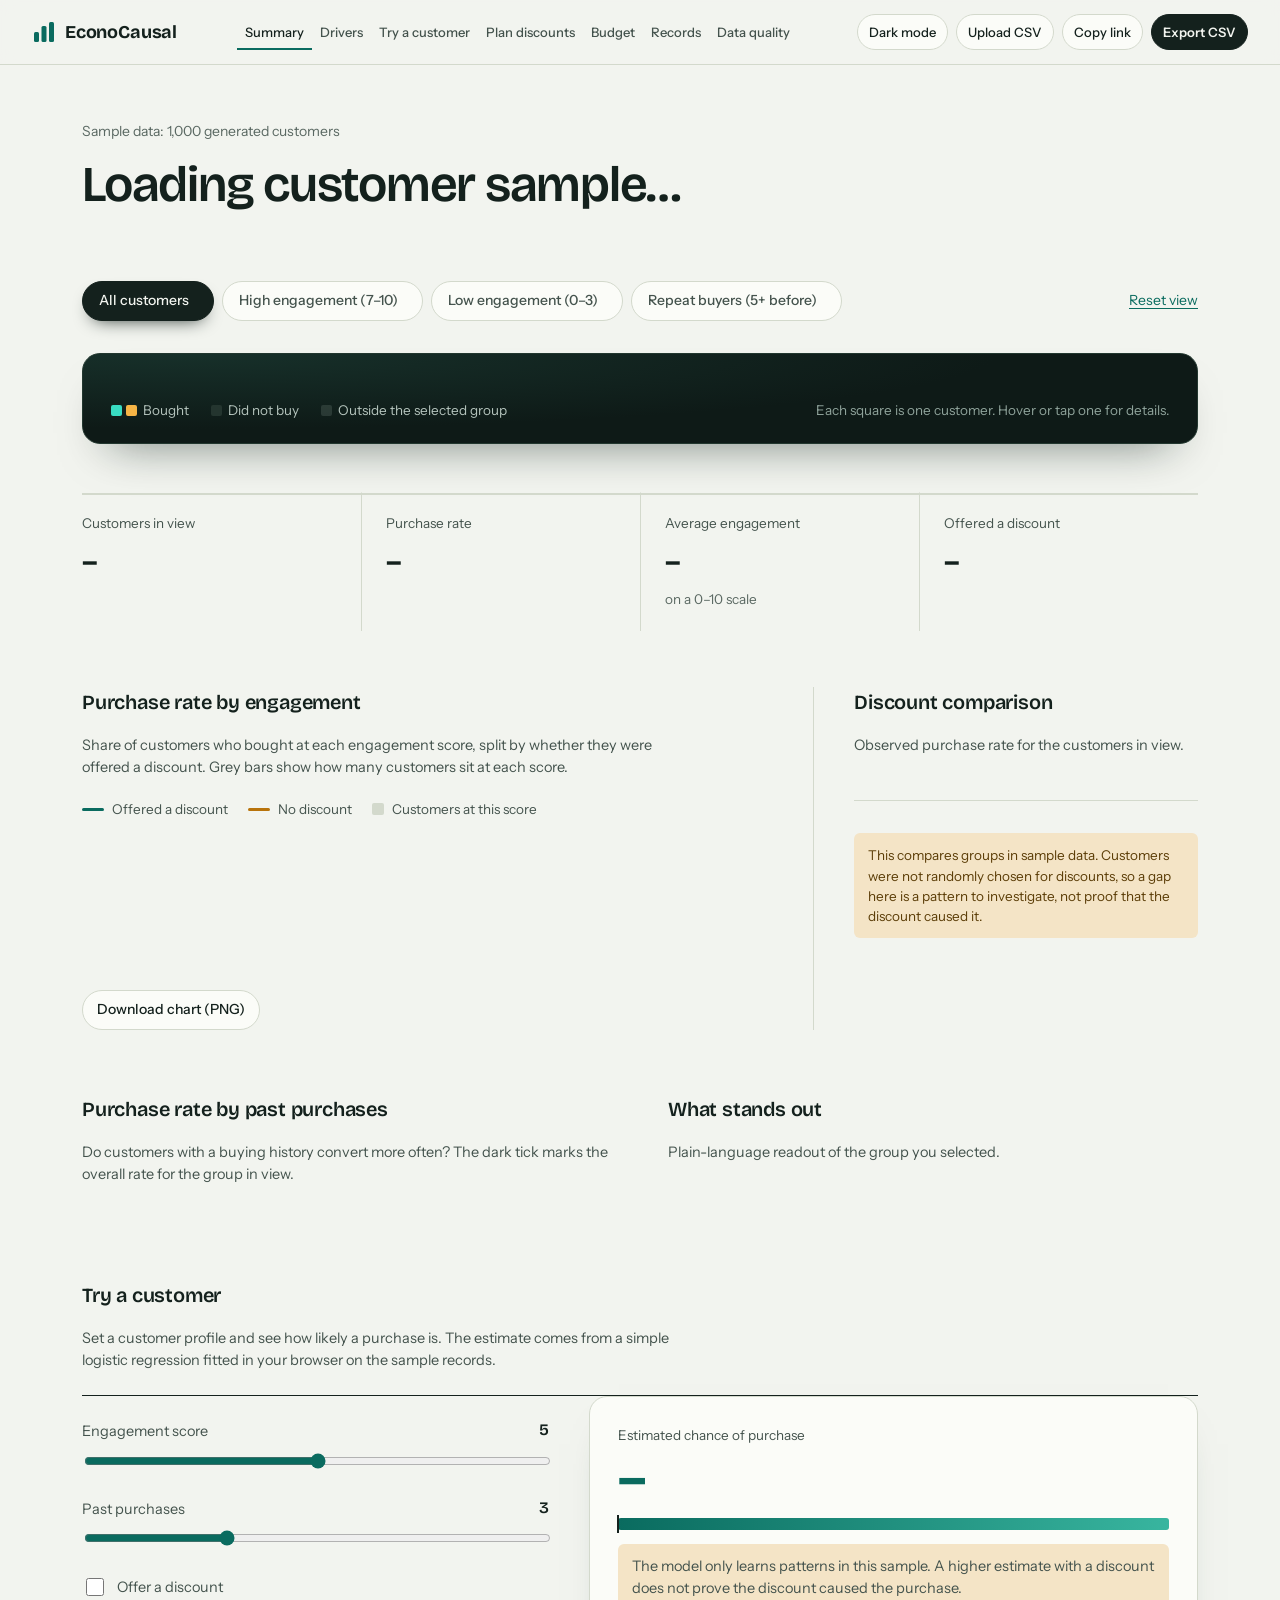
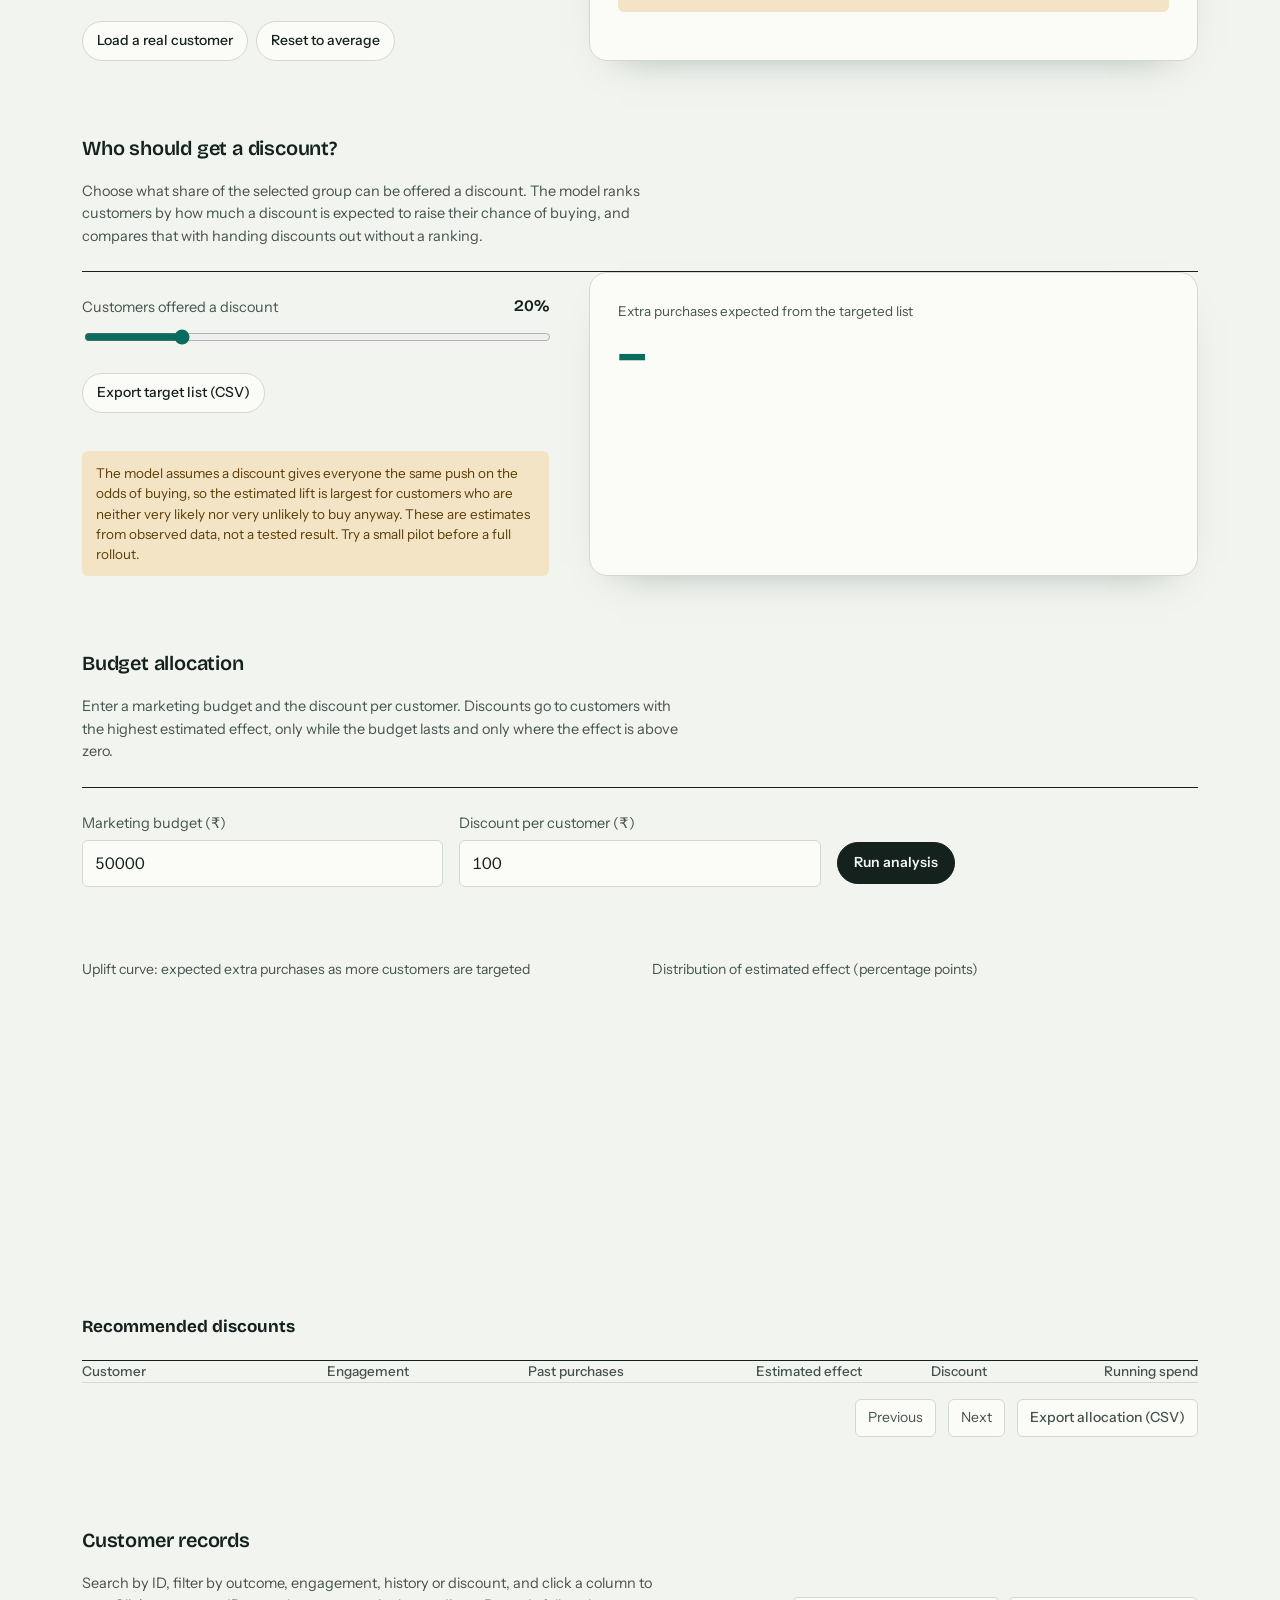
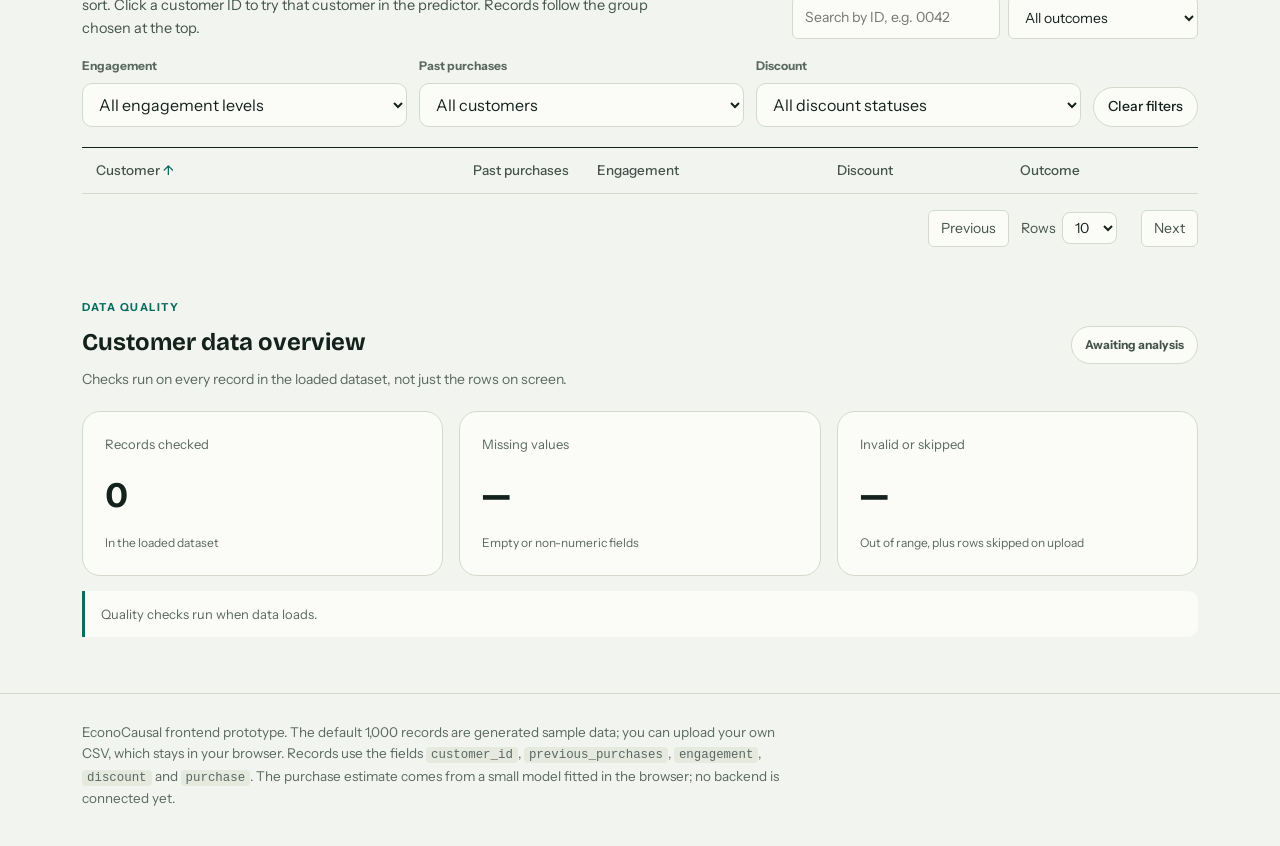
==== frontend/index.html @ 403ad4eb "Remove file upload input and dialog Removed file input and upload dialog from the HTML." ====
<!doctype html>
<html lang="en">
<head>
  <meta charset="UTF-8">
  <meta name="viewport" content="width=device-width, initial-scale=1">
  <title>EconoCausal: customer intelligence</title>
  <meta name="description" content="Explore who buys, how engaged customers are, and how discounts line up with purchases.">
  <meta name="theme-color" content="#0a6b5f">
  <meta property="og:type" content="website">
  <meta property="og:title" content="EconoCausal: customer intelligence">
  <meta property="og:description" content="Explore who buys, how engaged customers are, and how discounts line up with purchases.">
  <meta property="og:url" content="https://YOUR-USERNAME.github.io/YOUR-REPO/">
  <meta property="og:image" content="https://YOUR-USERNAME.github.io/YOUR-REPO/og-image.png">
  <meta property="og:image:alt" content="EconoCausal customer intelligence dashboard">
  <meta name="twitter:card" content="summary_large_image">
  <link rel="icon" href="data:image/svg+xml,%3Csvg xmlns='http://www.w3.org/2000/svg' viewBox='0 0 24 24'%3E%3Cg fill='%230a6b5f'%3E%3Crect x='2' y='12' width='5' height='10' rx='1.5'/%3E%3Crect x='9.5' y='6' width='5' height='16' rx='1.5'/%3E%3Crect x='17' y='2' width='5' height='20' rx='1.5'/%3E%3C/g%3E%3C/svg%3E">
  <link rel="preconnect" href="https://fonts.googleapis.com">
  <link rel="preconnect" href="https://fonts.gstatic.com" crossorigin>
  <link href="https://fonts.googleapis.com/css2?family=Bricolage+Grotesque:opsz,wght@12..96,500..800&family=Instrument+Sans:wght@400;500;600&display=swap" rel="stylesheet">
  <script>try{var t=localStorage.getItem("ec-theme");if(t==="dark"||t==="light")document.documentElement.dataset.theme=t}catch(e){}</script>
  <link rel="stylesheet" href="style.css">
</head>
<body>
<a class="skip" href="#summary">Skip to content</a>

<header class="site-header">
  <div class="wrap topbar">
    <a class="wordmark" href="#top" aria-label="EconoCausal home">
      <svg viewBox="0 0 24 24" width="24" height="24" aria-hidden="true">
        <rect x="2" y="12" width="5" height="10" rx="1.5"/>
        <rect x="9.5" y="6" width="5" height="16" rx="1.5"/>
        <rect x="17" y="2" width="5" height="20" rx="1.5"/>
      </svg>
      EconoCausal
    </a>
    <nav class="nav" aria-label="Sections">
      <a href="#summary" class="active">Summary</a>
      <a href="#drivers">Drivers</a>
      <a href="#predict">Try a customer</a>
      <a href="#target">Plan discounts</a>
      <a href="#budget">Budget</a>
      <a href="#customers">Records</a>
      <a href="#data-quality">Data quality</a>
    </nav>
    <div class="actions">
      <button class="btn-ghost" id="theme" type="button" aria-pressed="false">Dark mode</button>
      <button class="btn-ghost" id="upload" type="button">Upload CSV</button>
      <button class="btn-ghost" id="share" type="button" title="Copy link to this view" aria-label="Copy link to this view">Copy link</button>
      <button class="btn" id="export" type="button">Export CSV</button>
    </div>
  </div>
</header>

<main id="top">
  <section class="wrap hero" id="summary" aria-labelledby="headline">
    <p class="source"><span id="sourceText">Sample data: 1,000 generated customers</span> <button type="button" class="link" id="useSample" hidden>Back to sample data</button></p>
    <p class="api-status" id="apiStatus" role="status" hidden></p>
    <h1 id="headline" class="headline" aria-live="polite">Loading customer sample…</h1>
    <p class="subline" id="subline"></p>

    <div class="segments" role="group" aria-label="Customer group">
      <button type="button" class="seg is-on" data-seg="all" aria-pressed="true">All customers <span class="seg-n"></span></button>
      <button type="button" class="seg" data-seg="high" aria-pressed="false">High engagement (7–10) <span class="seg-n"></span></button>
      <button type="button" class="seg" data-seg="low" aria-pressed="false">Low engagement (0–3) <span class="seg-n"></span></button>
      <button type="button" class="seg" data-seg="repeat" aria-pressed="false">Repeat buyers (5+ before) <span class="seg-n"></span></button>
      <button type="button" class="link" id="resetDashboard">Reset view</button>
    </div>

    <figure class="people" id="people">
      <div class="people-groups" id="peopleGroups" role="img" aria-label="One square for each customer, grouped by whether they were offered a discount. Filled squares bought. The same numbers appear in the headline and the figures below."></div>
      <div class="dot-tip" id="dotTip" hidden></div>
      <figcaption class="people-key">
        <span><i class="sw with"></i><i class="sw without"></i> Bought</span>
        <span><i class="sw off"></i> Did not buy</span>
        <span><i class="sw faded"></i> Outside the selected group</span>
        <span class="hint">Each square is one customer. Hover or tap one for details.</span>
      </figcaption>
    </figure>
  </section>

  <section class="wrap stats" aria-label="Key figures">
    <div class="stat"><span class="stat-label">Customers in view</span><strong id="sTotal">–</strong><span class="stat-note" id="sTotalNote">&nbsp;</span></div>
    <div class="stat"><span class="stat-label">Purchase rate</span><strong id="sRate">–</strong><span class="stat-note" id="sRateNote">&nbsp;</span></div>
    <div class="stat"><span class="stat-label">Average engagement</span><strong id="sEng">–</strong><span class="stat-note">on a 0–10 scale</span></div>
    <div class="stat"><span class="stat-label">Offered a discount</span><strong id="sDisc">–</strong><span class="stat-note" id="sDiscNote">&nbsp;</span></div>
  </section>

  <div id="drivers">
    <section class="wrap drivers" aria-labelledby="drv-title">
      <div class="drivers-main">
        <div class="sec-head">
          <h2 id="drv-title">Purchase rate by engagement</h2>
          <p>Share of customers who bought at each engagement score, split by whether they were offered a discount. Grey bars show how many customers sit at each score.</p>
        </div>
        <div class="legend" aria-hidden="true">
          <span><i class="line with"></i> Offered a discount</span>
          <span><i class="line without"></i> No discount</span>
          <span><i class="swatch"></i> Customers at this score</span>
        </div>
        <div class="chart" id="trendWrap">
          <svg id="trend" role="img" tabindex="0" aria-labelledby="trendDesc" aria-keyshortcuts="ArrowLeft ArrowRight Home End Escape"></svg>
          <div class="tip" id="tip" hidden></div>
        </div>
        <p class="sr-only" id="trendDesc"></p>
        <div class="chart-actions"><button type="button" class="btn-ghost" id="chartPng">Download chart (PNG)</button></div>
      </div>

      <aside class="drivers-side">
        <div class="sec-head">
          <h2>Discount comparison</h2>
          <p>Observed purchase rate for the customers in view.</p>
        </div>
        <ul class="compare" id="compare"></ul>
        <div class="gap-line" id="gapLine"></div>
        <p class="caveat">This compares groups in sample data. Customers were not randomly chosen for discounts, so a gap here is a pattern to investigate, not proof that the discount caused it.</p>
      </aside>
    </section>

    <section class="wrap lower" aria-labelledby="prev-title">
      <div>
        <div class="sec-head">
          <h2 id="prev-title">Purchase rate by past purchases</h2>
          <p>Do customers with a buying history convert more often? The dark tick marks the overall rate for the group in view.</p>
        </div>
        <ul class="bars" id="prevBars"></ul>
      </div>
      <div>
        <div class="sec-head">
          <h2>What stands out</h2>
          <p>Plain-language readout of the group you selected.</p>
        </div>
        <ul class="notes" id="notes"></ul>
      </div>
    </section>
  </div>

  <section class="wrap predict" id="predict" aria-labelledby="pred-title">
    <div class="sec-head">
      <h2 id="pred-title">Try a customer</h2>
      <p>Set a customer profile and see how likely a purchase is. The estimate comes from a simple logistic regression fitted in your browser on the sample records.</p>
    </div>
    <div class="pred-grid">
      <div class="pred-controls">
        <div class="ctl">
          <label for="pEng">Engagement score <output id="pEngOut" for="pEng">5</output></label>
          <input type="range" id="pEng" min="0" max="10" step="1" value="5">
        </div>
        <div class="ctl">
          <label for="pPrev">Past purchases <output id="pPrevOut" for="pPrev">3</output></label>
          <input type="range" id="pPrev" min="0" max="10" step="1" value="3">
        </div>
        <label class="check"><input type="checkbox" id="pDisc"> Offer a discount</label>
        <div class="pred-actions">
          <button type="button" class="btn-ghost" id="pLoad">Load a real customer</button>
          <button type="button" class="btn-ghost" id="pReset">Reset to average</button>
        </div>
        <p class="pred-actual" id="pActual" hidden></p>
      </div>
      <div class="pred-out" aria-live="polite">
        <span class="stat-label">Estimated chance of purchase</span>
        <strong class="pred-big" id="pProb">–</strong>
        <div class="track"><span class="fill" id="pFill"></span><span class="avg" id="pAvg"></span></div>
        <p id="pDelta"></p>
        <p id="pSimilar"></p>
        <p class="pred-model" id="pModel"></p>
        <p class="caveat">The model only learns patterns in this sample. A higher estimate with a discount does not prove the discount caused the purchase.</p>
      </div>
    </div>
  </section>

  <section class="wrap predict" id="target" aria-labelledby="tgt-title">
    <div class="sec-head">
      <h2 id="tgt-title">Who should get a discount?</h2>
      <p>Choose what share of the selected group can be offered a discount. The model ranks customers by how much a discount is expected to raise their chance of buying, and compares that with handing discounts out without a ranking.</p>
    </div>
    <div class="pred-grid">
      <div class="pred-controls">
        <div class="ctl">
          <label for="tPct">Customers offered a discount <output id="tPctOut" for="tPct">20%</output></label>
          <input type="range" id="tPct" min="0" max="100" step="5" value="20">
        </div>
        <div class="pred-actions">
          <button type="button" class="btn-ghost" id="tExport">Export target list (CSV)</button>
        </div>
        <p class="caveat">The model assumes a discount gives everyone the same push on the odds of buying, so the estimated lift is largest for customers who are neither very likely nor very unlikely to buy anyway. These are estimates from observed data, not a tested result. Try a small pilot before a full rollout.</p>
      </div>
      <div class="pred-out">
        <span class="stat-label">Extra purchases expected from the targeted list</span>
        <strong class="pred-big" id="tBig">–</strong>
        <p id="tSummary"></p>
        <ul class="compare" id="tCompare"></ul>
        <p id="tProfile"></p>
        <ul class="notes" id="tTop"></ul>
      </div>
    </div>
  </section>

  <section class="wrap predict" id="budget" aria-labelledby="bud-title">
    <div class="sec-head">
      <h2 id="bud-title">Budget allocation</h2>
      <p>Enter a marketing budget and the discount per customer. Discounts go to customers with the highest estimated effect, only while the budget lasts and only where the effect is above zero.</p>
    </div>
    <form class="b-form" id="bForm" novalidate>
      <div class="b-field">
        <label for="bBudget">Marketing budget (₹)</label>
        <input id="bBudget" type="text" inputmode="numeric" autocomplete="off" value="50000" aria-describedby="bBudgetErr">
        <small class="b-err" id="bBudgetErr" role="alert"></small>
      </div>
      <div class="b-field">
        <label for="bDisc">Discount per customer (₹)</label>
        <input id="bDisc" type="text" inputmode="numeric" autocomplete="off" value="100" aria-describedby="bDiscErr">
        <small class="b-err" id="bDiscErr" role="alert"></small>
      </div>
      <button class="btn" id="bRun" type="submit">Run analysis</button>
    </form>
    <p class="b-note" id="bSource"></p>
    <p class="b-drift" id="bDrift" role="status"></p>
    <div id="bResults">
      <div class="b-cards" id="bCards"></div>
      <p class="b-summary" id="bSummary" aria-live="polite"></p>
      <div class="b-charts">
        <figure><figcaption>Uplift curve: expected extra purchases as more customers are targeted</figcaption><svg id="bUplift" viewBox="0 0 600 300" role="img" aria-label="Uplift curve"></svg></figure>
        <figure><figcaption>Distribution of estimated effect (percentage points)</figcaption><svg id="bHist" viewBox="0 0 600 300" role="img" aria-label="Histogram of estimated effects"></svg></figure>
      </div>
      <ul class="compare" id="bUsage"></ul>
      <h3 class="b-h3">Recommended discounts</h3>
      <div class="table-scroll" tabindex="0" role="region" aria-label="Allocation table">
        <table>
          <thead><tr><th scope="col">Customer</th><th scope="col" class="num">Engagement</th><th scope="col" class="num">Past purchases</th><th scope="col" class="num">Estimated effect</th><th scope="col" class="num">Discount</th><th scope="col" class="num">Running spend</th></tr></thead>
          <tbody id="bRows"></tbody>
        </table>
      </div>
      <div class="pager">
        <span id="bPageInfo" aria-live="polite"></span>
        <div class="pager-ctl">
          <button type="button" id="bPrev">Previous</button>
          <button type="button" id="bNext">Next</button>
          <button type="button" class="btn-ghost" id="bExport">Export allocation (CSV)</button>
        </div>
      </div>
    </div>
  </section>

  <section class="wrap records" id="customers" aria-labelledby="rec-title">
    <div class="rec-head">
      <div class="sec-head">
        <h2 id="rec-title">Customer records</h2>
        <p>Search by ID, filter by outcome, engagement, history or discount, and click a column to sort. Click a customer ID to try that customer in the predictor. Records follow the group chosen at the top.</p>
      </div>
      <div class="filters">
        <input type="search" id="search" inputmode="numeric" maxlength="4" pattern="[0-9]*" placeholder="Search by ID, e.g. 0042" aria-label="Search by customer ID" autocomplete="off">
        <select id="purchaseFilter" aria-label="Filter by outcome">
          <option value="all">All outcomes</option>
          <option value="1">Purchased</option>
          <option value="0">Did not purchase</option>
        </select>
      </div>
    </div>

    <div class="advanced-filters" role="group" aria-label="More customer filters">
      <label><span>Engagement</span>
        <select id="engagementFilter">
          <option value="all">All engagement levels</option>
          <option value="high">High (7–10)</option>
          <option value="medium">Medium (4–6)</option>
          <option value="low">Low (0–3)</option>
        </select>
      </label>
      <label><span>Past purchases</span>
        <select id="historyFilter">
          <option value="all">All customers</option>
          <option value="repeat">5 or more</option>
          <option value="few">0–4 purchases</option>
        </select>
      </label>
      <label><span>Discount</span>
        <select id="discountFilter">
          <option value="all">All discount statuses</option>
          <option value="1">Offered a discount</option>
          <option value="0">Not offered</option>
        </select>
      </label>
      <button type="button" class="btn-ghost" id="clearAdvancedFilters">Clear filters</button>
    </div>

    <div class="table-scroll" tabindex="0" role="region" aria-label="Customer records table">
      <table>
        <thead>
          <tr>
            <th scope="col" aria-sort="ascending"><button type="button" data-sort="customer_id">Customer</button></th>
            <th scope="col" class="num" aria-sort="none"><button type="button" data-sort="previous_purchases">Past purchases</button></th>
            <th scope="col" aria-sort="none"><button type="button" data-sort="engagement">Engagement</button></th>
            <th scope="col" aria-sort="none"><button type="button" data-sort="discount">Discount</button></th>
            <th scope="col" aria-sort="none"><button type="button" data-sort="purchase">Outcome</button></th>
          </tr>
        </thead>
        <tbody id="rows"></tbody>
      </table>
    </div>
    <div class="pager">
      <span id="summaryText" aria-live="polite"></span>
      <div class="pager-ctl">
        <button type="button" id="prev">Previous</button>
        <label class="page-size">Rows
          <select id="pageSize" aria-label="Rows per page">
            <option value="10">10</option>
            <option value="25">25</option>
            <option value="50">50</option>
          </select>
        </label>
        <span id="pageText"></span>
        <button type="button" id="next">Next</button>
      </div>
    </div>
  </section>

<!-- Data quality panel -->
  <section class="wrap quality-section" id="data-quality" aria-labelledby="quality-title">
    <div class="quality-header">
      <div>
        <span class="section-eyebrow">DATA QUALITY</span>
        <h2 id="quality-title">Customer data overview</h2>
        <p>Checks run on every record in the loaded dataset, not just the rows on screen.</p>
      </div>
      <span class="quality-badge" id="quality-status">Awaiting analysis</span>
    </div>
    <div class="quality-grid">
      <article class="quality-card">
        <span class="quality-label">Records checked</span>
        <strong id="quality-visible">0</strong>
        <p>In the loaded dataset</p>
      </article>
      <article class="quality-card">
        <span class="quality-label">Missing values</span>
        <strong id="quality-missing">—</strong>
        <p>Empty or non-numeric fields</p>
      </article>
      <article class="quality-card">
        <span class="quality-label">Invalid or skipped</span>
        <strong id="quality-invalid">—</strong>
        <p>Out of range, plus rows skipped on upload</p>
      </article>
    </div>
    <p class="quality-note" id="quality-note" aria-live="polite">Quality checks run when data loads.</p>
  </section>
</main>

<footer class="site-footer">
  <div class="wrap">
    <p>EconoCausal frontend prototype. The default 1,000 records are generated sample data; you can upload your own CSV, which stays in your browser. Records use the fields <code>customer_id</code>, <code>previous_purchases</code>, <code>engagement</code>, <code>discount</code> and <code>purchase</code>. The purchase estimate comes from a small model fitted in the browser; no backend is connected yet.</p>
  </div>
</footer>
---- frontend/style.css ----
/* EconoCausal: customer intelligence dashboard
   Paper and ink, with two colours that always mean the same thing:
   teal = offered a discount, amber = no discount. */

:root {
  --paper: #f2f4ef;
  --surface: #fbfcf8;
  --ink: #14211d;
  --ink-2: #44534d;
  --ink-3: #5a6862;
  --rule: #d3d9cc;
  --rule-soft: #e5e9de;
  --dot-off: #cdd4c5;
  --teal: #0a6b5f;
  --teal-soft: #d5eae5;
  --amber: #b8730b;
  --amber-soft: #f4e4c6;
  --amber-ink: #5b3d07;

  --font-display: "Bricolage Grotesque", "Segoe UI", system-ui, sans-serif;
  --font-body: "Instrument Sans", "Segoe UI", system-ui, sans-serif;

  --head: 64px;
}

*, *::before, *::after { box-sizing: border-box; }
html { scroll-behavior: smooth; scroll-padding-top: calc(var(--head) + 16px); -webkit-text-size-adjust: 100%; }
body {
  margin: 0;
  background: var(--paper);
  color: var(--ink);
  font: 400 16px/1.55 var(--font-body);
  -webkit-font-smoothing: antialiased;
}
button, input, select { font: inherit; color: inherit; }
button, select { cursor: pointer; }
a { color: inherit; text-decoration: none; }
code { font-size: .92em; background: var(--rule-soft); padding: 1px 5px; border-radius: 4px; }
h1, h2, h3, strong { font-family: var(--font-display); }
:focus-visible { outline: 2px solid var(--teal); outline-offset: 2px; border-radius: 4px; }

.wrap { width: 100%; max-width: 1180px; margin: 0 auto; padding: 0 32px; }
.noscript { margin: 0; padding: 16px 32px; background: var(--amber-soft); color: var(--amber-ink); }

/* Header */
.site-header {
  position: sticky; top: 0; z-index: 10;
  background: var(--paper);
  background: color-mix(in srgb, var(--paper) 92%, transparent);
  -webkit-backdrop-filter: blur(8px);
  backdrop-filter: blur(8px);
  border-bottom: 1px solid var(--rule);
}
.topbar { display: flex; align-items: center; justify-content: space-between; height: var(--head); gap: 24px; }
.wordmark {
  display: inline-flex; align-items: center; gap: 9px;
  font: 700 18px var(--font-display); letter-spacing: -.01em;
}
.wordmark svg { fill: var(--teal); }
.nav { display: flex; gap: 6px; }
.nav a {
  padding: 8px 12px; color: var(--ink-2); font-weight: 500; font-size: 14px; border-radius: 6px;
}
.nav a:hover { background: var(--rule-soft); color: var(--ink); }
.nav a.active { color: var(--ink); box-shadow: inset 0 -2px 0 var(--teal); border-radius: 0; }

.btn {
  border: 1px solid var(--ink); background: var(--ink); color: var(--paper);
  padding: 9px 16px; border-radius: 6px; font-weight: 600; font-size: 14px;
  transition: background .15s, border-color .15s;
}
.btn:hover { background: var(--teal); border-color: var(--teal); }

/* Hero */
.hero { padding-top: 56px; padding-bottom: 8px; }
.headline {
  max-width: 26ch;
  margin: 0;
  font-weight: 600;
  font-size: clamp(28px, 4.4vw, 50px);
  line-height: 1.1;
  letter-spacing: -.025em;
  font-variant-numeric: tabular-nums;
}
.headline .with { color: var(--teal); }
.headline .without { color: var(--amber); }
.subline { max-width: 62ch; min-height: 1.5em; margin: 16px 0 0; color: var(--ink-2); font-size: 17px; line-height: 1.5; }

.segments { display: flex; flex-wrap: wrap; gap: 8px; margin-top: 28px; }
.seg {
  display: inline-flex; align-items: baseline; gap: 8px;
  border: 1px solid var(--rule); background: var(--surface); color: var(--ink-2);
  padding: 8px 12px; border-radius: 6px; font-size: 14px; font-weight: 500;
  transition: border-color .15s, background .15s, color .15s;
}
.seg:hover { border-color: var(--ink-3); color: var(--ink); }
.seg-n { font-size: 13px; color: var(--ink-3); font-variant-numeric: tabular-nums; }
.seg.is-on { background: var(--ink); border-color: var(--ink); color: var(--paper); }
.seg.is-on .seg-n { color: #b9c6c0; }

/* One square per customer */
.people { position: relative; margin: 32px 0 0; padding-top: 22px; border-top: 1px solid var(--ink); --d: 11px; --g: 3px; }
.people-groups { display: flex; gap: 36px; align-items: flex-start; }
.grp { min-width: 0; }
.grp-head { display: flex; flex-wrap: wrap; justify-content: space-between; align-items: baseline; gap: 2px 14px; margin-bottom: 12px; }
.grp-head h3 { margin: 0; font-size: 15px; font-weight: 600; }
.grp-meta { font-size: 13.5px; color: var(--ink-2); font-variant-numeric: tabular-nums; }
.dots { display: grid; grid-template-columns: repeat(auto-fill, var(--d)); gap: var(--g); }
.d { width: var(--d); height: var(--d); border-radius: 2px; background: var(--dot-off); transition: opacity .3s ease, transform .3s ease; transition-delay: calc(var(--i) * .35ms); }
.with .d.b { background: var(--teal); }
.without .d.b { background: var(--amber); }
.d.out { opacity: .2; transform: scale(.72); }
.d:hover { transition-delay: 0s; outline: 2px solid var(--ink); outline-offset: 1px; opacity: 1; position: relative; z-index: 1; }

.people-key { display: flex; flex-wrap: wrap; gap: 8px 22px; margin-top: 18px; font-size: 13.5px; color: var(--ink-2); }
.people-key span { display: inline-flex; align-items: center; gap: 6px; }
.people-key .hint { margin-left: auto; color: var(--ink-3); }
.sw { width: 11px; height: 11px; border-radius: 2px; display: inline-block; }
.sw.with { background: var(--teal); }
.sw.without { background: var(--amber); margin-left: -2px; }
.sw.off { background: var(--dot-off); }
.sw.faded { background: var(--ink-3); opacity: .2; }

.dot-tip {
  position: absolute; z-index: 3; pointer-events: none;
  background: var(--ink); color: var(--paper); padding: 9px 12px; border-radius: 6px;
  font-size: 12.5px; line-height: 1.45; white-space: nowrap;
}
.dot-tip b { font-family: var(--font-display); }

@keyframes dot-in { from { opacity: 0; transform: scale(.3); } }
.people.intro .d { animation: dot-in .35s ease-out backwards; animation-delay: calc(var(--i) * 1.2ms); }

/* Stats: one ruled strip */
.stats {
  display: grid; grid-template-columns: repeat(4, 1fr);
  margin-top: 40px; padding-top: 0; padding-bottom: 0;
}
.stat { padding: 20px 24px 20px 0; border-top: 1px solid var(--rule); }
.stat + .stat { padding-left: 24px; border-left: 1px solid var(--rule); }
.stat-label { display: block; font-size: 13.5px; color: var(--ink-2); }
.stat strong {
  display: block; margin: 4px 0 2px;
  font-weight: 600; font-size: 30px; letter-spacing: -.02em; font-variant-numeric: tabular-nums;
}
.stat-note { font-size: 13.5px; color: var(--ink-3); }

/* Sections */
.sec-head h2 { margin: 0 0 6px; font-size: 20px; font-weight: 600; letter-spacing: -.01em; }
.sec-head p { margin: 0; max-width: 60ch; color: var(--ink-2); font-size: 14.5px; }

.drivers {
  display: grid; grid-template-columns: minmax(0, 1.9fr) minmax(0, 1fr);
  gap: 0; margin-top: 56px;
}
.drivers-main { padding-right: 40px; }
.drivers-side { padding-left: 40px; border-left: 1px solid var(--rule); }

.legend { display: flex; flex-wrap: wrap; gap: 8px 20px; margin: 20px 0 8px; font-size: 13.5px; color: var(--ink-2); }
.legend span { display: inline-flex; align-items: center; gap: 8px; }
.legend .line { width: 22px; height: 3px; border-radius: 2px; display: inline-block; }
.legend .line.with { background: var(--teal); }
.legend .line.without { background: var(--amber); }
.legend .swatch { width: 12px; height: 12px; background: var(--rule); border-radius: 2px; display: inline-block; }

.chart { position: relative; }
#trend { width: 100%; height: auto; display: block; overflow: visible; touch-action: pan-y; }
#trend:focus-visible { outline: 2px solid var(--teal); outline-offset: 6px; }
#trend text { font: 500 12px var(--font-body); fill: var(--ink-3); }
#trend .grid { stroke: var(--rule-soft); }
#trend .axis { stroke: var(--ink-3); }
#trend .count { fill: var(--rule); }
#trend .ln { fill: none; stroke-width: 2.5; stroke-linejoin: round; stroke-linecap: round; }
#trend .ln.with { stroke: var(--teal); }
#trend .ln.without { stroke: var(--amber); }
#trend .dot.with { fill: var(--surface); stroke: var(--teal); stroke-width: 2; }
#trend .dot.without { fill: var(--surface); stroke: var(--amber); stroke-width: 2; }
#trend .guide { stroke: var(--ink); stroke-width: 1; stroke-dasharray: 3 3; }

.tip {
  position: absolute; top: 6px; z-index: 2; pointer-events: none;
  background: var(--ink); color: var(--paper); padding: 10px 12px; border-radius: 6px;
  font-size: 12.5px; line-height: 1.45; white-space: nowrap;
}
.tip b { font-family: var(--font-display); }
.tip .t-with { color: #8fd6c8; }
.tip .t-without { color: #f0c27a; }

/* Discount comparison */
.compare { list-style: none; margin: 22px 0 0; padding: 0; display: grid; gap: 18px; }
.compare li { display: grid; gap: 6px; }
.compare .row { display: flex; justify-content: space-between; align-items: baseline; font-size: 14.5px; }
.compare .row b { font: 600 22px var(--font-display); font-variant-numeric: tabular-nums; letter-spacing: -.01em; }
.compare .track { height: 10px; background: var(--rule-soft); border-radius: 3px; overflow: hidden; }
.compare .fill { display: block; height: 100%; border-radius: 3px; transition: width .5s ease; }
.compare .with .fill { background: var(--teal); }
.compare .without .fill { background: var(--amber); }
.compare small { color: var(--ink-3); font-size: 13px; }

.gap-line { margin: 22px 0 0; padding-top: 16px; border-top: 1px solid var(--rule); font-size: 14.5px; }
.gap-line p { margin: 0; }
.gap-line p + p { margin-top: 6px; color: var(--ink-2); font-size: 13.5px; }
.gap-line strong { font-weight: 600; font-size: 17px; font-variant-numeric: tabular-nums; }
.caveat {
  margin: 16px 0 0; padding: 12px 14px; background: var(--amber-soft);
  border-radius: 6px; font-size: 13.5px; line-height: 1.5; color: var(--amber-ink);
}

/* Lower section */
.lower { display: grid; grid-template-columns: 1fr 1fr; gap: 56px; margin-top: 64px; }
.bars { list-style: none; margin: 22px 0 0; padding: 0; display: grid; gap: 14px; }
.bars li {
  display: grid; grid-template-columns: 150px 1fr 52px; align-items: center; gap: 14px; font-size: 14.5px;
}
.bars .k { color: var(--ink-2); }
.bars .track { position: relative; height: 12px; background: var(--rule-soft); border-radius: 3px; }
.bars .fill { display: block; height: 100%; background: var(--teal); border-radius: 3px; transition: width .5s ease; }
.bars .avg { position: absolute; top: -3px; bottom: -3px; width: 2px; margin-left: -1px; background: var(--ink); }
.bars .v { font: 600 15px var(--font-display); text-align: right; font-variant-numeric: tabular-nums; }
.bars .n { grid-column: 2 / 4; margin-top: -8px; font-size: 13px; color: var(--ink-3); }

.notes { list-style: none; margin: 22px 0 0; padding: 0; }
.notes li { padding: 14px 0; border-top: 1px solid var(--rule); font-size: 15px; color: var(--ink-2); }
.notes li:last-child { border-bottom: 1px solid var(--rule); }
.notes b { color: var(--ink); font-weight: 600; }

/* Try a customer */
.predict { margin-top: 72px; }
.pred-grid { display: grid; grid-template-columns: minmax(0, 1fr) minmax(0, 1.2fr); margin-top: 24px; border-top: 1px solid var(--ink); }
.pred-controls { padding: 24px 40px 0 0; display: grid; gap: 22px; align-content: start; }
.pred-out { padding: 24px 0 0 40px; border-left: 1px solid var(--rule); }
.ctl label { display: flex; justify-content: space-between; font-size: 14.5px; color: var(--ink-2); margin-bottom: 8px; }
.ctl output { font: 600 16px var(--font-display); color: var(--ink); font-variant-numeric: tabular-nums; }
.ctl input[type="range"] { width: 100%; accent-color: var(--teal); }
.check { display: flex; align-items: center; gap: 10px; font-size: 14.5px; color: var(--ink-2); cursor: pointer; }
.check input { width: 18px; height: 18px; accent-color: var(--teal); }
.pred-actions { display: flex; flex-wrap: wrap; gap: 8px; }
.btn-ghost { border: 1px solid var(--rule); background: var(--surface); border-radius: 6px; padding: 8px 14px; font-size: 14px; font-weight: 500; }
.btn-ghost:hover { border-color: var(--ink); }
.pred-actual { margin: 0; padding: 10px 12px; background: var(--teal-soft); color: var(--teal); border-radius: 6px; font-size: 14px; }
.pred-big { display: block; margin: 4px 0 12px; font-weight: 600; font-size: 56px; line-height: 1; letter-spacing: -.03em; font-variant-numeric: tabular-nums; }
.pred-out .track { position: relative; height: 12px; background: var(--rule-soft); border-radius: 3px; }
.pred-out .fill { display: block; height: 100%; background: var(--teal); border-radius: 3px; transition: width .25s ease; }
.pred-out .avg { position: absolute; top: -3px; bottom: -3px; width: 2px; margin-left: -1px; background: var(--ink); }
.pred-out p { margin: 14px 0 0; font-size: 14.5px; color: var(--ink-2); }
.pred-out .pred-model { font-size: 13.5px; color: var(--ink-3); }

/* Records */
.records { margin-top: 72px; }
.rec-head { display: flex; justify-content: space-between; align-items: flex-end; gap: 20px; flex-wrap: wrap; }
.filters { display: flex; gap: 8px; }
.filters input, .filters select {
  border: 1px solid var(--rule); background: var(--surface); border-radius: 6px;
  padding: 9px 12px; font-size: 14px; min-width: 190px;
}
.filters input:focus, .filters select:focus { border-color: var(--teal); }

.table-scroll { margin-top: 20px; overflow-x: auto; border-top: 1px solid var(--ink); }
table { width: 100%; border-collapse: collapse; }
th {
  text-align: left; font-weight: 500; font-size: 13.5px; color: var(--ink-2);
  border-bottom: 1px solid var(--rule); padding: 0;
}
th button {
  width: 100%; text-align: left; background: none; border: 0; padding: 12px 14px; color: inherit; font-weight: 500; white-space: nowrap;
}
th button:hover { color: var(--ink); background: var(--rule-soft); }
th[aria-sort="ascending"] button::after { content: " ↑"; color: var(--teal); }
th[aria-sort="descending"] button::after { content: " ↓"; color: var(--teal); }
th.num button, td.num { text-align: right; }
td { padding: 12px 14px; border-bottom: 1px solid var(--rule-soft); font-size: 14px; white-space: nowrap; font-variant-numeric: tabular-nums; }
tbody tr:hover { background: var(--surface); }
td.id { font-weight: 600; }
.meter { display: inline-flex; align-items: center; gap: 10px; }
.meter i {
  width: 70px; height: 6px; border-radius: 3px; display: inline-block;
  background: linear-gradient(to right, var(--teal) calc(var(--v) * 10%), var(--rule) 0);
}
.tag { display: inline-block; padding: 3px 9px; border-radius: 999px; font-size: 13px; font-weight: 500; }
.tag.yes { background: var(--teal-soft); color: var(--teal); }
.tag.no { background: var(--rule-soft); color: var(--ink-2); }
.tag.offer { background: var(--amber-soft); color: #7a4c05; }
.empty { text-align: center; padding: 36px 14px; color: var(--ink-2); white-space: normal; }

.pager { display: flex; justify-content: space-between; align-items: center; padding: 16px 0; font-size: 14px; color: var(--ink-2); flex-wrap: wrap; gap: 10px; }
.pager-ctl { display: flex; align-items: center; gap: 12px; }
.pager button {
  border: 1px solid var(--rule); background: var(--surface); border-radius: 6px; padding: 7px 12px; font-size: 14px;
}
.pager button:hover:not(:disabled) { border-color: var(--ink); }
.pager button:disabled { opacity: .4; cursor: default; }

/* Footer + toast */
.site-footer { margin-top: 56px; border-top: 1px solid var(--rule); padding: 28px 0 40px; color: var(--ink-3); font-size: 13.5px; }
.site-footer p { margin: 0; max-width: 80ch; }

#toast {
  position: fixed; left: 50%; bottom: 24px; transform: translate(-50%, 12px); z-index: 20;
  max-width: calc(100% - 32px);
  background: var(--ink); color: var(--paper); padding: 11px 16px; border-radius: 6px;
  font-size: 14px; opacity: 0; pointer-events: none; transition: opacity .2s, transform .2s;
}
#toast.show { opacity: 1; transform: translate(-50%, 0); }

/* Responsive */
@media (max-width: 960px) {
  :root { --head: 100px; }
  .site-header { padding-top: 6px; }
  .topbar { flex-wrap: wrap; height: auto; min-height: 52px; gap: 0 16px; }
  .nav { order: 3; flex: 0 0 100%; overflow-x: auto; margin: 2px -12px 0; scrollbar-width: none; }
  .nav::-webkit-scrollbar { display: none; }
  .nav a { white-space: nowrap; }
  .drivers { grid-template-columns: 1fr; }
  .drivers-main { padding-right: 0; }
  .drivers-side { padding-left: 0; border-left: 0; border-top: 1px solid var(--rule); margin-top: 40px; padding-top: 32px; }
  .lower { grid-template-columns: 1fr; gap: 44px; }
  .pred-grid { grid-template-columns: 1fr; }
  .pred-controls { padding-right: 0; padding-bottom: 28px; }
  .pred-out { padding-left: 0; border-left: 0; border-top: 1px solid var(--rule); }
}
@media (max-width: 720px) {
  .wrap { padding: 0 18px; }
  .hero { padding-top: 32px; }
  .people { --d: 10px; }
  .people-groups { flex-direction: column; gap: 26px; width: 100%; }
  .people-groups .grp { flex: none !important; width: 100%; }
  .people-key .hint { margin-left: 0; flex-basis: 100%; }
  .stats { grid-template-columns: 1fr 1fr; }
  .stat:nth-child(odd) { padding-left: 0; border-left: 0; }
  .stat:nth-child(n+3) { border-top: 1px solid var(--rule); }
  .stat strong { font-size: 26px; }
  .bars li { grid-template-columns: 1fr 52px; }
  .bars .track { grid-column: 1 / 3; grid-row: 2; }
  .bars .n { grid-column: 1 / 3; margin-top: 0; }
  .filters { width: 100%; }
  .filters input, .filters select { min-width: 0; flex: 1; }
}
@media (prefers-reduced-motion: reduce) {
  html { scroll-behavior: auto; }
  *, *::before, *::after { transition: none !important; animation: none !important; }
}

/* ---------- Additions: header actions, row links, print ---------- */
.actions { display: flex; gap: 8px; align-items: center; }
.row-load { background: none; border: 0; padding: 0; font: inherit; font-weight: inherit; color: inherit; text-decoration: underline dotted; text-underline-offset: 3px; }
.row-load:hover { color: var(--teal); text-decoration-style: solid; }
@media print {
  .site-header, .segments, .filters, .pager, #toast, .pred-actions { display: none !important; }
  body { background: #fff; }
  .table-scroll { overflow: visible; }
}

/* ---------- Additions: dark mode, targeting, upload ---------- */
:root { color-scheme: light; --tip-with: #8fd6c8; --tip-without: #f0c27a; --seg-n: #b9c6c0; --tag-offer-ink: #7a4c05; }
:root[data-theme="dark"] {
  color-scheme: dark;
  --paper: #0f1714; --surface: #16211d; --ink: #e8efe9; --ink-2: #b4c1ba; --ink-3: #94a39b;
  --rule: #2a3832; --rule-soft: #223029; --dot-off: #34433c;
  --teal: #3fb8a5; --teal-soft: #163d37; --amber: #e0a03c; --amber-soft: #3d2f14; --amber-ink: #f0c27a;
  --tip-with: #0a6b5f; --tip-without: #8a5200; --seg-n: #3c4a44; --tag-offer-ink: #f0c27a;
}
@media (prefers-color-scheme: dark) {
  :root:not([data-theme="light"]) {
    color-scheme: dark;
    --paper: #0f1714; --surface: #16211d; --ink: #e8efe9; --ink-2: #b4c1ba; --ink-3: #94a39b;
    --rule: #2a3832; --rule-soft: #223029; --dot-off: #34433c;
    --teal: #3fb8a5; --teal-soft: #163d37; --amber: #e0a03c; --amber-soft: #3d2f14; --amber-ink: #f0c27a;
    --tip-with: #0a6b5f; --tip-without: #8a5200; --seg-n: #3c4a44; --tag-offer-ink: #f0c27a;
  }
}
.seg.is-on .seg-n { color: var(--seg-n); }
.tip .t-with { color: var(--tip-with); }
.tip .t-without { color: var(--tip-without); }
.tag.offer { color: var(--tag-offer-ink); }
#theme[aria-pressed="true"] { background: var(--ink); color: var(--paper); border-color: var(--ink); }

.source { margin: 0 0 14px; font-size: 14px; color: var(--ink-3); }
.link { background: none; border: 0; padding: 0 0 0 8px; color: var(--teal); text-decoration: underline; text-underline-offset: 3px; font-size: 14px; }
.link[hidden] { display: none; }

#target { scroll-margin-top: calc(var(--head) + 16px); }
#target .pred-out p { margin-top: 12px; }
#target .compare { margin-top: 18px; }
.pred-out .cmp-even .fill { background: var(--ink-3); }
#tTop { margin-top: 14px; }
#tTop li { font-size: 14px; }

dialog { border: 1px solid var(--rule); background: var(--surface); color: var(--ink); border-radius: 10px; padding: 0; width: min(660px, calc(100% - 32px)); max-height: calc(100% - 32px); }
dialog::backdrop { background: rgba(8, 16, 12, .6); }
.dlg { padding: 24px 26px; }
.dlg h2 { margin: 0 0 12px; font-size: 22px; }
.dlg p { margin: 10px 0; font-size: 14.5px; color: var(--ink-2); }
.u-file { font-weight: 600; color: var(--ink); word-break: break-all; }
.u-err { padding: 10px 12px; background: var(--amber-soft); color: var(--amber-ink); border-radius: 6px; }
.u-note { font-size: 13px !important; color: var(--ink-3) !important; }
.u-list { margin: 8px 0; padding-left: 18px; font-size: 13.5px; color: var(--ink-2); }
.u-prev { margin-top: 12px; }
.u-prev table { font-size: 13.5px; }
.dlg-actions { display: flex; flex-wrap: wrap; gap: 8px; justify-content: flex-end; margin-top: 18px; }
.dlg-actions #uTemplate { margin-right: auto; }
.dlg-actions [hidden] { display: none; }

body.dropping::after {
  content: "Drop a CSV file to analyse it"; position: fixed; inset: 12px; z-index: 50; pointer-events: none;
  display: grid; place-items: center; border: 2px dashed var(--teal); border-radius: 12px;
  background: color-mix(in srgb, var(--paper) 88%, transparent); font: 600 22px var(--font-display); color: var(--teal);
}
@media (max-width: 720px) { .actions { gap: 4px; } .actions .btn-ghost { padding: 6px 9px; font-size: 13px; } }
@media print { dialog, #theme, #upload { display: none !important; } }


/* Data quality panel */

.quality-section {
    margin-top: 36px;
    margin-bottom: 36px;
}

.quality-header {
    display: flex;
    justify-content: space-between;
    align-items: center;
    gap: 20px;
    margin-bottom: 20px;
}

.section-eyebrow {
    display: block;
    margin-bottom: 8px;
    font-size: 11px;
    font-weight: 800;
    letter-spacing: 1.5px;
    color: var(--teal);
}

.quality-header h2 {
    margin: 0 0 8px;
}

.quality-header p {
    margin: 0;
    color: var(--ink-3);
    font-size: 14px;
}

.quality-badge {
    padding: 9px 13px;
    border: 1px solid var(--rule);
    border-radius: 999px;
    font-size: 12px;
    font-weight: 700;
    white-space: nowrap;
}

.quality-grid {
    display: grid;
    grid-template-columns: repeat(3, minmax(0, 1fr));
    gap: 16px;
}

.quality-card {
    padding: 22px;
    border: 1px solid var(--rule);
    border-radius: 18px;
    background: var(--surface);
}

.quality-label {
    display: block;
    margin-bottom: 14px;
    color: var(--ink-3);
    font-size: 13px;
}

.quality-card strong {
    display: block;
    font-size: clamp(26px, 3vw, 36px);
    letter-spacing: -1px;
}

.quality-card p {
    margin: 10px 0 0;
    color: var(--ink-3);
    font-size: 12px;
}

.quality-note {
    margin-top: 15px;
    padding: 13px 16px;
    border-left: 3px solid var(--teal);
    border-radius: 0 10px 10px 0;
    background: var(--surface);
    color: var(--ink-3);
    font-size: 13px;
    line-height: 1.6;
}

/* Advanced filters */

.advanced-filters {
    display: flex;
    flex-wrap: wrap;
    align-items: end;
    gap: 12px;
    margin: 18px 0;
}

.advanced-filters label {
    display: grid;
    gap: 7px;
    min-width: 165px;
    flex: 1;
}

.advanced-filters label span {
    font-size: 12px;
    font-weight: 700;
    color: var(--ink-3);
}

.advanced-filters select {
    width: 100%;
    min-height: 42px;
    padding: 10px 12px;
    border: 1px solid var(--rule);
    border-radius: 10px;
    background: var(--surface);
    color: var(--ink);
    font: inherit;
}

.advanced-filters select:focus-visible,
.advanced-filters button:focus-visible {
    outline: 3px solid var(--teal);
    outline-offset: 3px;
}

/* Mobile layout */

@media (max-width: 700px) {
    .quality-header {
        align-items: flex-start;
        flex-direction: column;
    }

    .quality-grid {
        grid-template-columns: 1fr;
    }

    .advanced-filters {
        align-items: stretch;
        flex-direction: column;
    }

    .advanced-filters label {
        min-width: 0;
    }

}

/* Records section (restored) */
.records .advanced-filters { margin-top: 18px; }
.segments .link#resetDashboard { margin-left: auto; align-self: center; }
@media (max-width: 700px) { .filters { width: 100%; flex-wrap: wrap; } .filters input, .filters select { min-width: 0; flex: 1 1 150px; } }

/* ---------- Motion: one entrance, then only responses to what the person does ---------- */
@keyframes grow { from { transform: scaleX(0); } }
.compare .fill, .bars .fill { transform-origin: left center; animation: grow .8s cubic-bezier(.2, .7, .2, 1) backwards; }
.compare .without .fill { animation-delay: .08s; }

@keyframes swap { from { opacity: .15; transform: translateY(5px); } }
.swap { animation: swap .4s cubic-bezier(.2, .7, .2, 1); }

@keyframes draw { to { stroke-dashoffset: 0; } }
@keyframes pop { from { opacity: 0; transform: scale(0); } }
@keyframes grow-y { from { transform: scaleY(0); } }
#trend.draw .ln { stroke-dasharray: 1; stroke-dashoffset: 1; animation: draw 1s cubic-bezier(.4, 0, .2, 1) .1s forwards; }
#trend.draw .dot { transform-box: fill-box; transform-origin: center; animation: pop .3s ease-out .75s backwards; }
#trend.draw .count { transform-box: fill-box; transform-origin: bottom; animation: grow-y .6s ease-out backwards; }

.seg:active, .btn-ghost:active { transform: scale(.96); }
#sTotal, #sRate, #sEng, #sDisc { font-variant-numeric: tabular-nums; }
.site-header { transition: box-shadow .25s ease; }
.site-header.scrolled { box-shadow: 0 6px 18px -14px rgba(20, 33, 29, .45); }


/* ---------- Visual polish layer ---------- */

/* 1. Header: scroll-progress line */
.scroll-bar { position: absolute; left: 0; bottom: -1px; height: 3px; width: 100%; background: linear-gradient(90deg, var(--teal), var(--amber)); transform: scaleX(var(--p, 0)); transform-origin: left; pointer-events: none; }

/* 2. The memorable thing: customer field as a dark "stage" with glowing buyers and one scan sweep */
.people {
  --ink: #f2f6f1; --ink-2: #b5c4bd; --ink-3: #8fa39b;
  --teal: #38dcc2; --amber: #f6b445; --dot-off: #24352f;
  background: radial-gradient(120% 140% at 10% 0%, #17302a 0%, #0e1a17 60%);
  color: var(--ink); border: 1px solid #22372f; border-radius: 18px; padding: 28px 28px 22px;
  overflow: hidden; box-shadow: 0 24px 48px -28px rgba(8, 28, 22, .65);
}
.people .d.b { box-shadow: 0 0 9px -1px currentColor; }
.people .with .d.b { color: rgba(56, 220, 194, .75); }
.people .without .d.b { color: rgba(246, 180, 69, .7); }
.people .dot-tip { background: #f2f4ef; color: #14211d; }
.people::after {
  content: ""; position: absolute; top: 0; bottom: 0; left: -30%; width: 30%; pointer-events: none;
  background: linear-gradient(90deg, transparent, rgba(160, 255, 235, .16), transparent);
  transform: skewX(-18deg); animation: sweep 2.4s cubic-bezier(.5, 0, .2, 1) .5s 1 both;
}
@keyframes sweep { to { left: 120%; } }

/* 3. Headline: soft focus-in once on load */
.headline { animation: focus-in .9s cubic-bezier(.2, .7, .2, 1) both; }
@keyframes focus-in { from { opacity: 0; filter: blur(8px); transform: translateY(10px); } }

/* 4. Segment pills */
.seg { border-radius: 999px; padding: 8px 16px; }
.seg.is-on { box-shadow: 0 8px 18px -10px var(--ink); }

/* 5. Stats: top rule fills with brand colours when the strip scrolls in */
.stat { position: relative; border-top-color: transparent; }
.stat::before { content: ""; position: absolute; inset: 0 0 auto 0; height: 2px; background: var(--rule); }
.stat::after { content: ""; position: absolute; inset: 0 0 auto 0; height: 2px; background: var(--teal); transform: scaleX(0); transform-origin: left; transition: transform .9s cubic-bezier(.2, .7, .2, 1); }
.stat:nth-child(even)::after { background: var(--amber); }
.stats.in .stat::after { transform: scaleX(1); }
.stats.in .stat:nth-child(2)::after { transition-delay: .12s; }
.stats.in .stat:nth-child(3)::after { transition-delay: .24s; }
.stats.in .stat:nth-child(4)::after { transition-delay: .36s; }

/* 6. Section headings: underline draws once when seen */
.sec-head h2 { position: relative; padding-bottom: 10px; }
.sec-head h2::after { content: ""; position: absolute; left: 0; bottom: 0; width: 48px; height: 3px; border-radius: 3px; background: var(--teal); transform: scaleX(0); transform-origin: left; transition: transform .7s cubic-bezier(.2, .7, .2, 1); }
.sec-head.in h2::after { transform: scaleX(1); }

/* 7. Predictor / planner output becomes a card; the big number glows softly */
.predict .pred-out { background: var(--surface); border: 1px solid var(--rule); border-radius: 18px; padding: 28px; box-shadow: 0 18px 40px -30px rgba(10, 60, 50, .5); }
.pred-big { color: var(--teal); transition: color .3s; }
.pred-out .fill { background: linear-gradient(90deg, var(--teal), #38b59f); }
input[type="range"] { accent-color: var(--teal); }

/* 8. Buttons and cards: press feedback */
.btn, .btn-ghost { border-radius: 999px; transition: transform .15s, box-shadow .2s, background .15s, border-color .15s; }
.btn:hover { transform: translateY(-1px); box-shadow: 0 8px 16px -10px var(--teal); }
.quality-card { transition: transform .2s, box-shadow .2s; }
.quality-card:hover { transform: translateY(-3px); box-shadow: 0 14px 28px -20px rgba(10, 60, 50, .55); }
tbody tr { transition: background .15s; }
tbody tr:hover { background: var(--teal-soft); }

@media (max-width: 720px) { .people { padding: 18px 16px; border-radius: 14px; } }
@media (prefers-reduced-motion: reduce) {
  .people::after, .headline { animation: none !important; }
  .stat::after, .sec-head h2::after { transform: scaleX(1) !important; transition: none !important; }
  .scroll-bar { display: none; }
}

/* Keep every header button text on one line at any width */
.actions .btn, .actions .btn-ghost { white-space: nowrap; }

/* ---------- Header, accessibility and dark-mode fixes ---------- */

/* 1. Header tabs: no more cut-off "ummary" / "Customer recorc" */
@media (min-width: 961px) {
  .topbar { gap: 12px; }
  .nav {
    flex: 1 1 auto;
    min-width: 0;
    gap: 0;
    overflow-x: auto;
    scrollbar-width: none;
    justify-content: flex-start;   /* left side never gets clipped */
  }
  .nav::-webkit-scrollbar { display: none; }
  .nav a { flex: none; white-space: nowrap; padding: 8px 8px; font-size: 13px; }
  .nav a:first-child { margin-left: auto; }   /* centred when there is room */
  .nav a:last-child  { margin-right: auto; }  /* scrolls normally when tight */
  .actions .btn, .actions .btn-ghost { padding: 7px 11px; font-size: 13px; }
}

/* Slightly wider header row on big screens so everything fits */
@media (min-width: 1200px) {
  .topbar.wrap { max-width: 1320px; }
}

/* 2. Screen-reader-only text: complete version */
.sr-only {
  position: absolute; width: 1px; height: 1px;
  margin: -1px; padding: 0; border: 0;
  overflow: hidden; clip: rect(0 0 0 0);
  clip-path: inset(50%); white-space: nowrap;
}

/* 3. Data quality cards: shadows that work in dark mode too */
:root[data-theme="dark"] .quality-card { box-shadow: 0 14px 28px -20px rgba(0, 0, 0, .8); }
@media (prefers-color-scheme: dark) {
  :root:not([data-theme="light"]) .quality-card { box-shadow: 0 14px 28px -20px rgba(0, 0, 0, .8); }
}
.quality-badge { background: var(--surface); color: var(--ink-2); }

/* 4. Keyboard focus: visible on customer squares and tabs */
.d:focus-visible { outline: 2px solid var(--ink); outline-offset: 1px; opacity: 1; position: relative; z-index: 1; }
.nav a:focus-visible { outline-offset: -2px; }

/* 5. Mobile: keep the 4 header buttons from overflowing */
@media (max-width: 720px) {
  .actions { flex-wrap: wrap; justify-content: flex-end; }
  .topbar { row-gap: 6px; }
}

/* ---------- Data status, chart actions, page size, keyboard squares ---------- */
.api-status { margin: 8px 0 0; font-size: 14px; color: var(--ink-2); }
.chart-actions { margin-top: 12px; }
.page-size { display: inline-flex; align-items: center; gap: 6px; font-size: 14px; color: var(--ink-2); }
.page-size select { padding: 5px 8px; border: 1px solid var(--rule); border-radius: 8px; background: var(--surface); color: var(--ink); }
#peopleGroups:focus-visible { outline: 2px solid var(--teal); outline-offset: 8px; }
.d.kb { outline: 2px solid var(--ink); outline-offset: 1px; opacity: 1; transform: none; position: relative; z-index: 1; }

/* Skip link (keyboard users) */
.skip {
  position: absolute; left: 12px; top: -48px; z-index: 100;
  padding: 10px 16px; border-radius: 6px;
  background: var(--ink); color: var(--paper); font-weight: 600;
}
.skip:focus { top: 12px; }

/* ---------- Budget allocation section ---------- */
.b-form { display: grid; grid-template-columns: repeat(auto-fit, minmax(min(100%, 220px), 1fr)); gap: 16px; align-items: start; margin-top: 24px; padding-top: 24px; border-top: 1px solid var(--ink); }
.b-field label { display: block; font-size: 14.5px; color: var(--ink-2); margin-bottom: 6px; }
.b-field input { width: 100%; padding: 10px 12px; border: 1px solid var(--rule); border-radius: 6px; background: var(--surface); font-variant-numeric: tabular-nums; }
.b-field input.bad { border-color: var(--amber); box-shadow: 0 0 0 1px var(--amber); }
.b-err { display: block; min-height: 20px; margin-top: 4px; font-size: 13.5px; color: var(--amber-ink); }
#bRun { align-self: center; justify-self: start; margin-top: 4px; }
#bRun:disabled { opacity: .7; cursor: progress; }
.b-note { margin: 12px 0 0; font-size: 13.5px; color: var(--ink-3); }
.b-drift { margin: 8px 0 0; font-size: 14px; color: var(--ink-2); }
.b-drift.warn { padding: 10px 14px; border-left: 4px solid var(--amber); background: var(--amber-soft); color: var(--amber-ink); border-radius: 4px; }
.b-cards { display: grid; grid-template-columns: repeat(auto-fit, minmax(min(100%, 170px), 1fr)); gap: 12px; margin-top: 24px; }
.b-card { padding: 14px 16px; background: var(--surface); border: 1px solid var(--rule); border-top: 3px solid var(--teal); border-radius: 6px; }
.b-card:nth-child(even) { border-top-color: var(--amber); }
.b-card span { display: block; font-size: 13.5px; color: var(--ink-2); }
.b-card strong { display: block; font-size: 24px; letter-spacing: -.01em; font-variant-numeric: tabular-nums; overflow-wrap: anywhere; }
.b-card small { color: var(--ink-3); font-size: 13px; }
.b-summary { margin: 20px 0 0; max-width: 75ch; font-size: 16px; color: var(--ink); }
.b-charts { display: grid; grid-template-columns: repeat(auto-fit, minmax(min(100%, 340px), 1fr)); gap: 24px; margin: 24px 0 0; }
.b-charts figure { margin: 0; min-width: 0; }
.b-charts figcaption { font-size: 14px; color: var(--ink-2); margin-bottom: 6px; }
.b-charts svg { width: 100%; height: auto; display: block; }
.b-h3 { margin: 32px 0 0; font-size: 17px; }
#bResults .num { text-align: right; font-variant-numeric: tabular-nums; }
#bResults .b-empty { text-align: center; color: var(--ink-3); padding: 24px 0; }
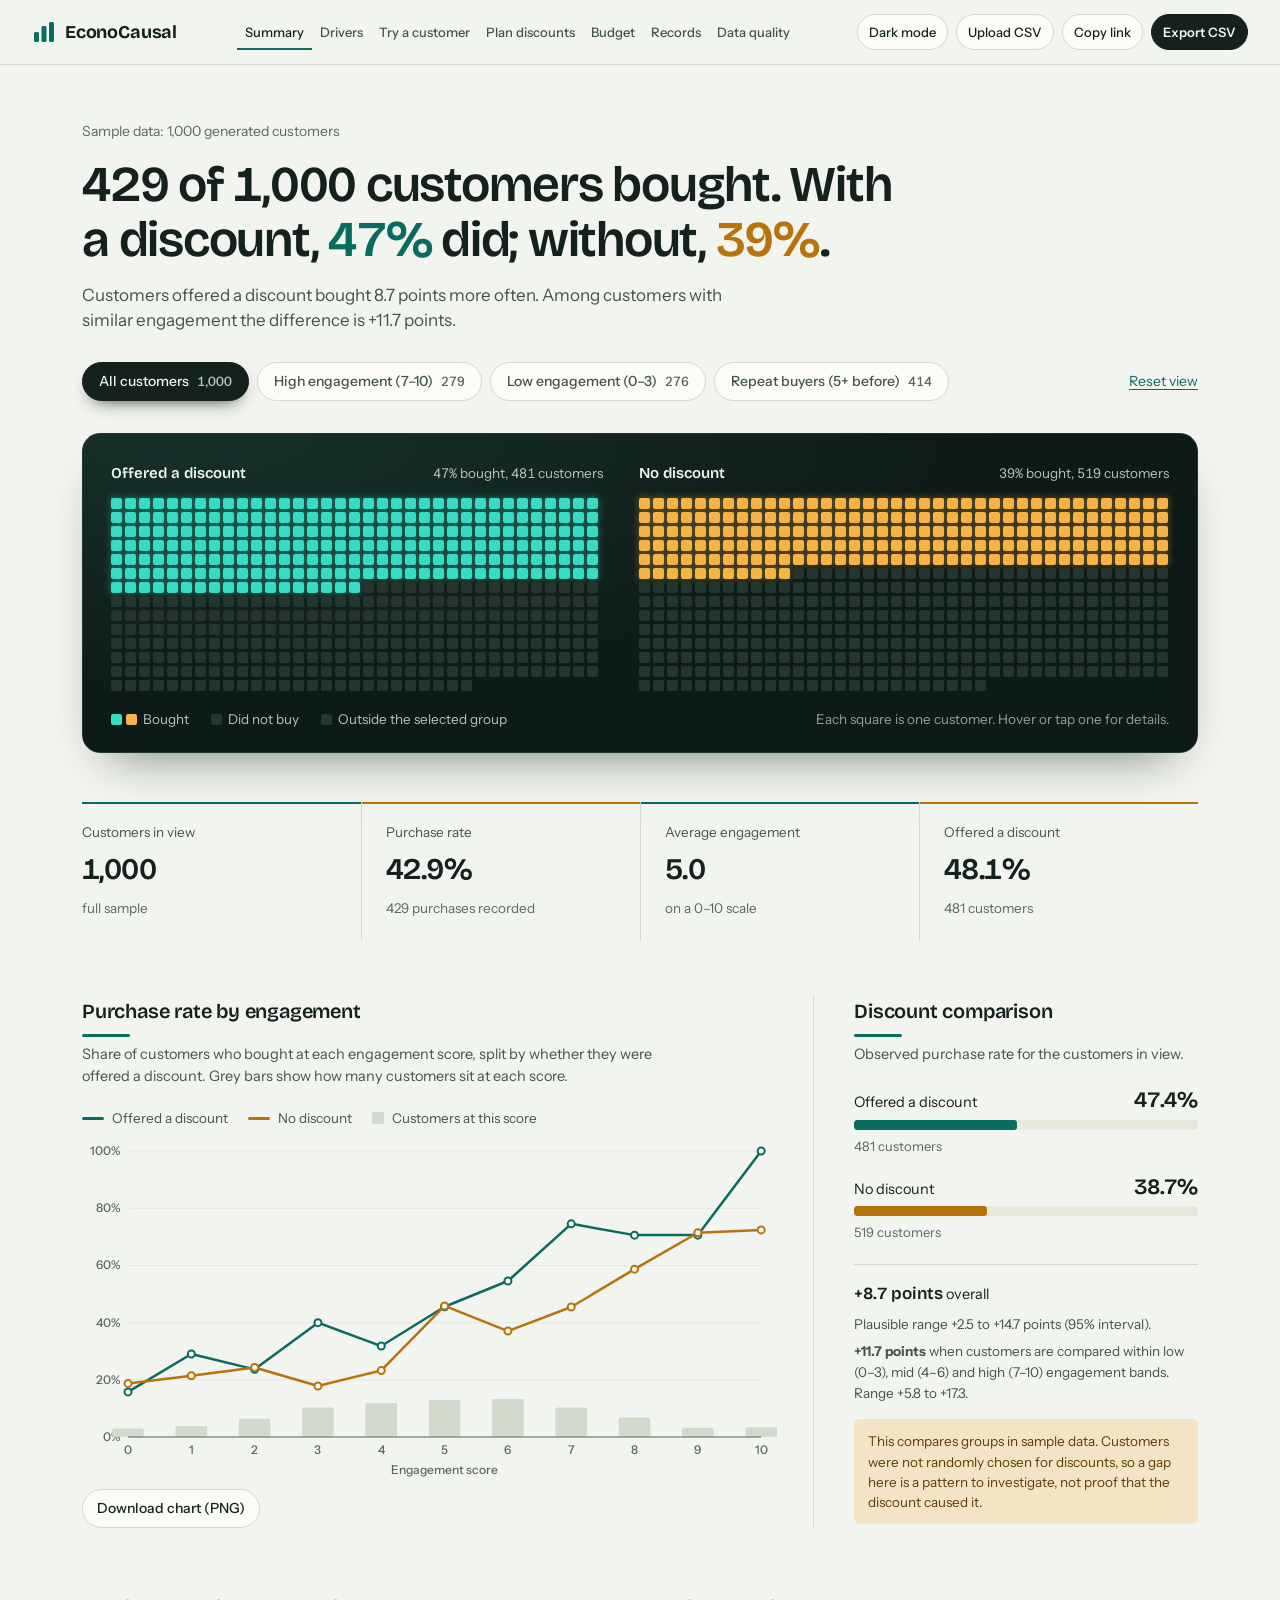
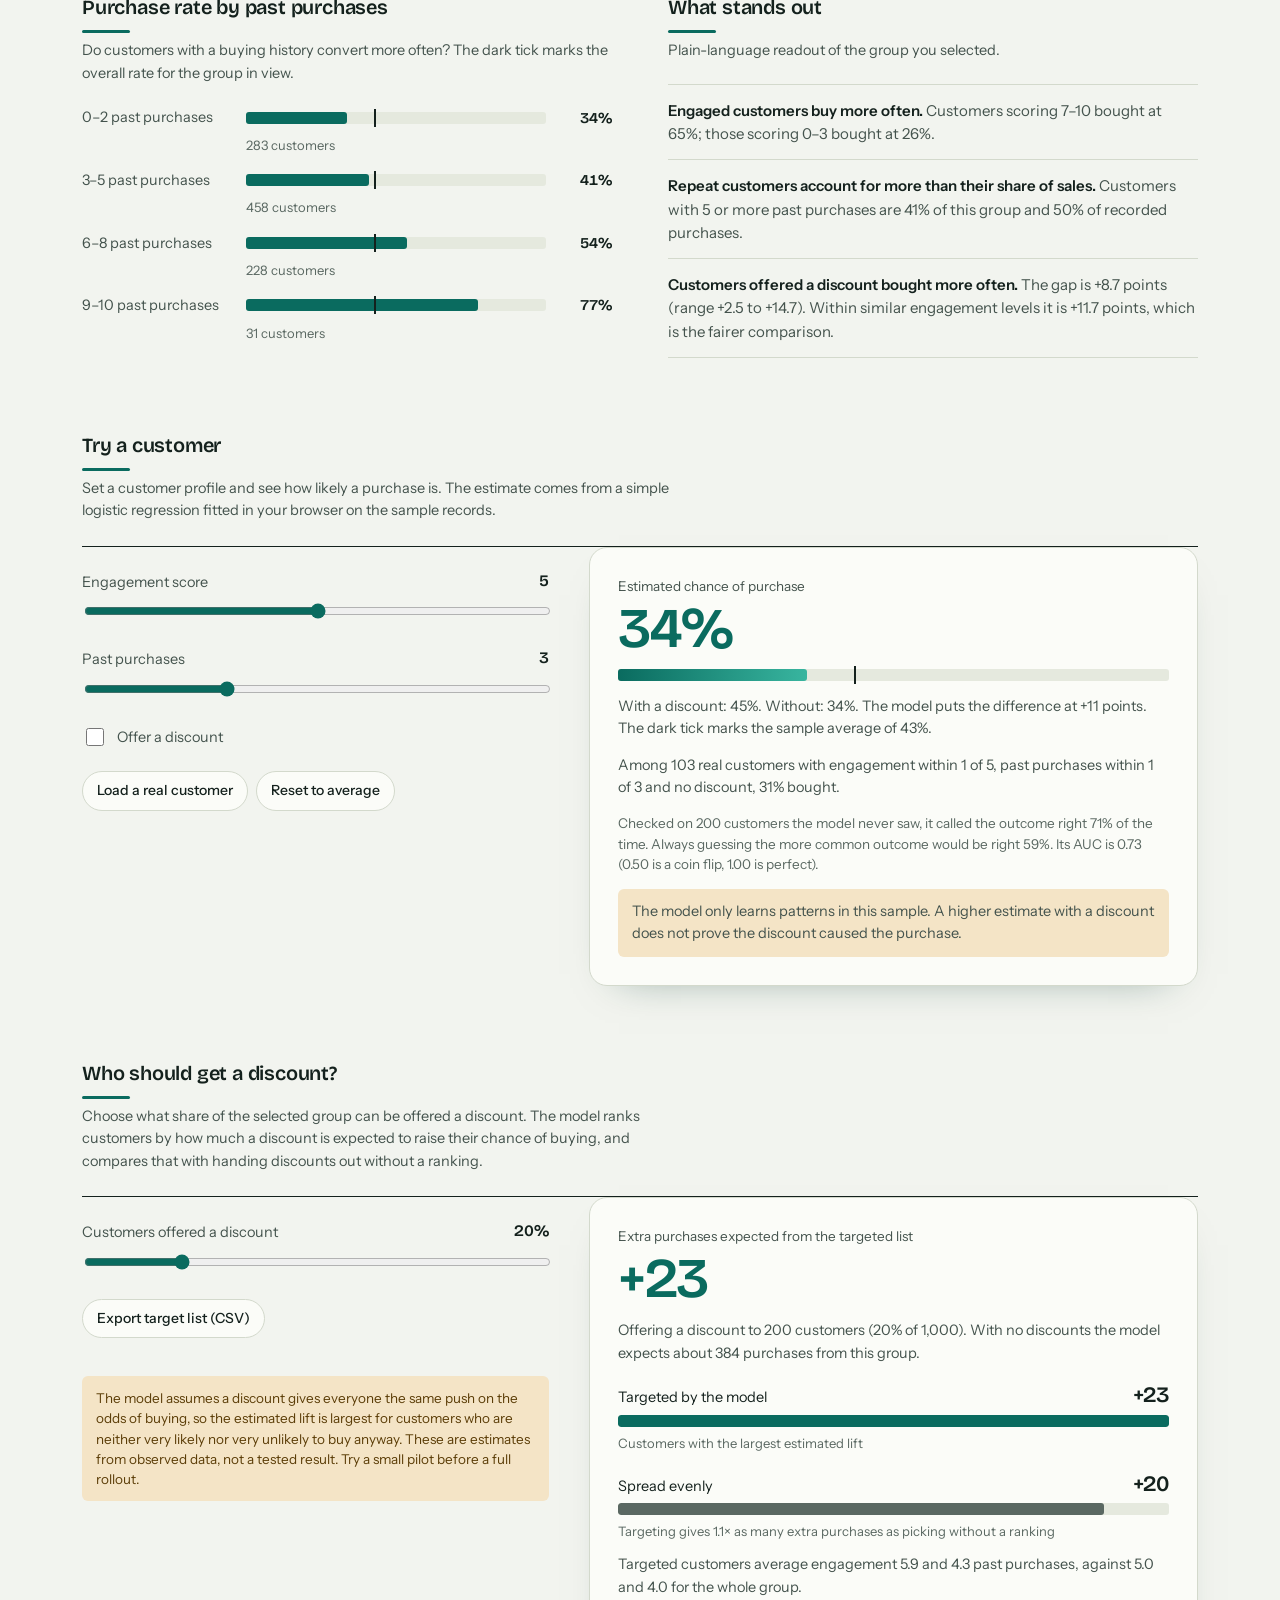
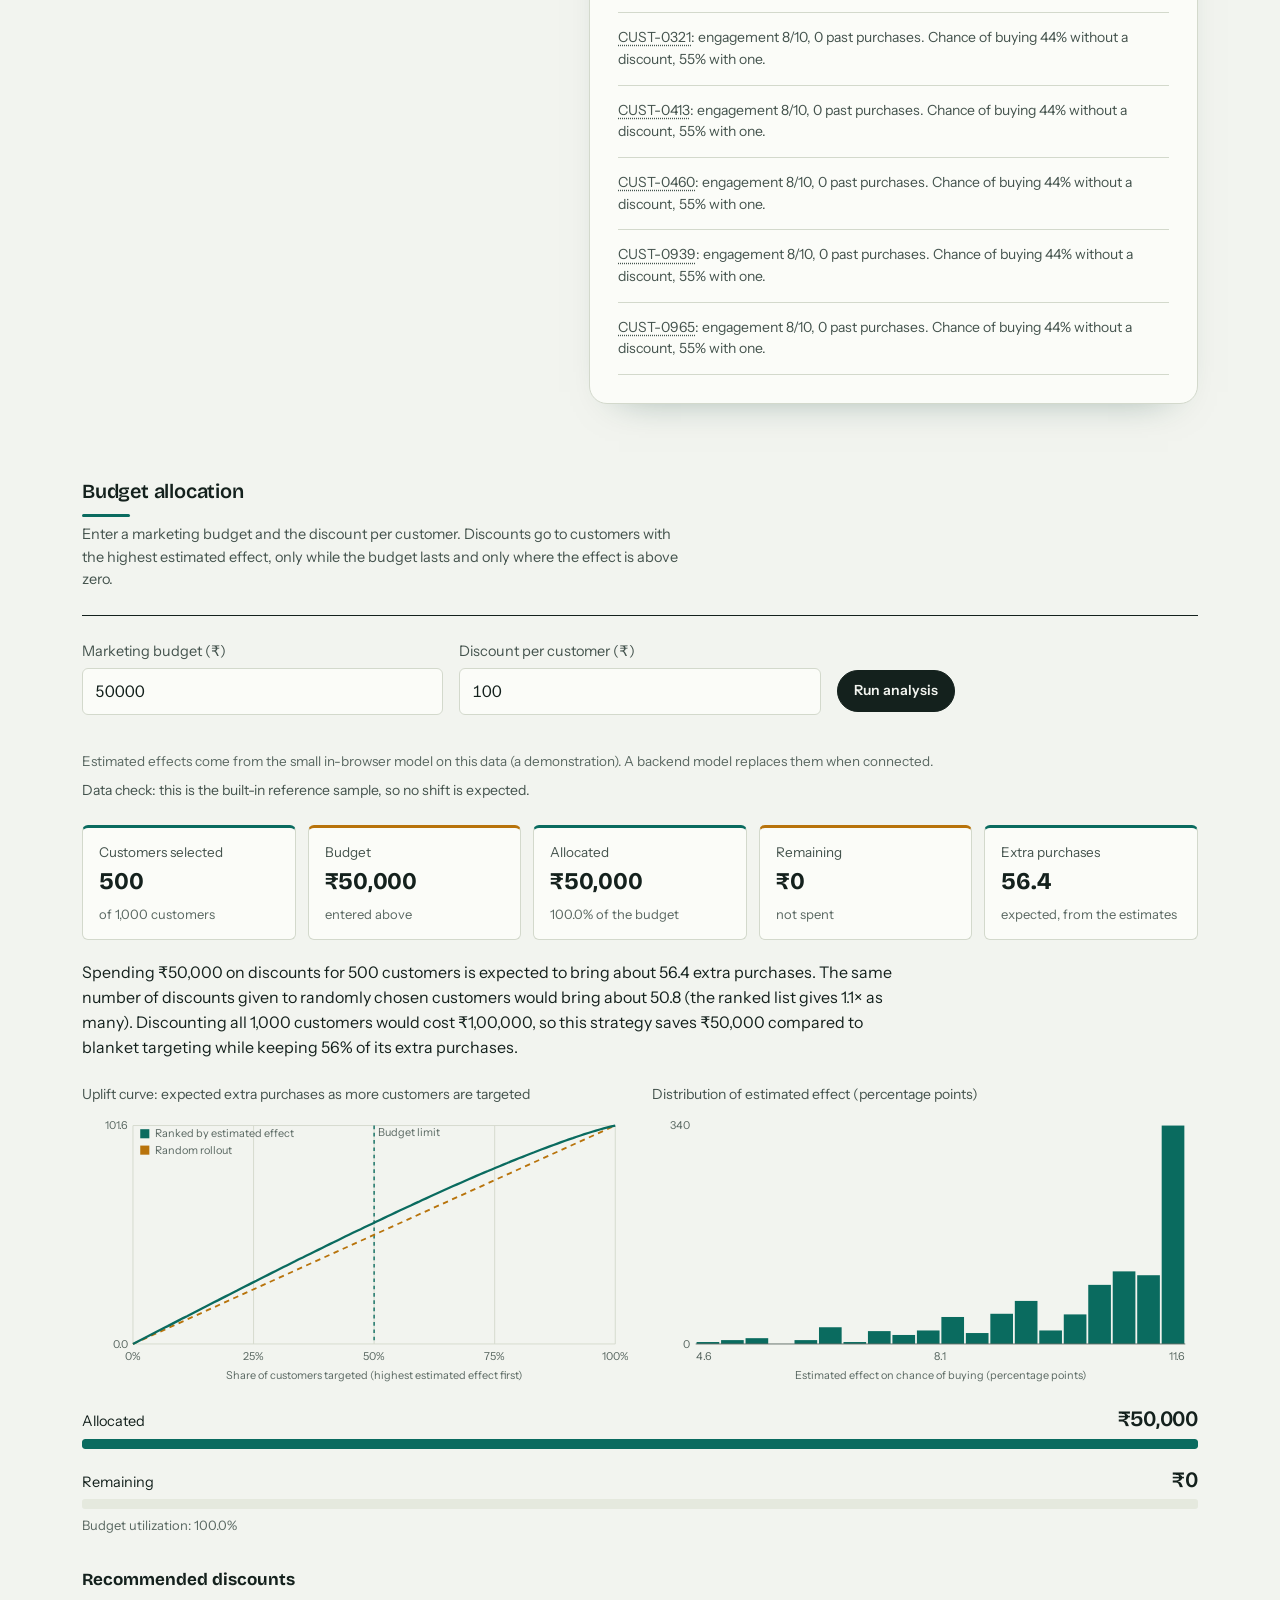
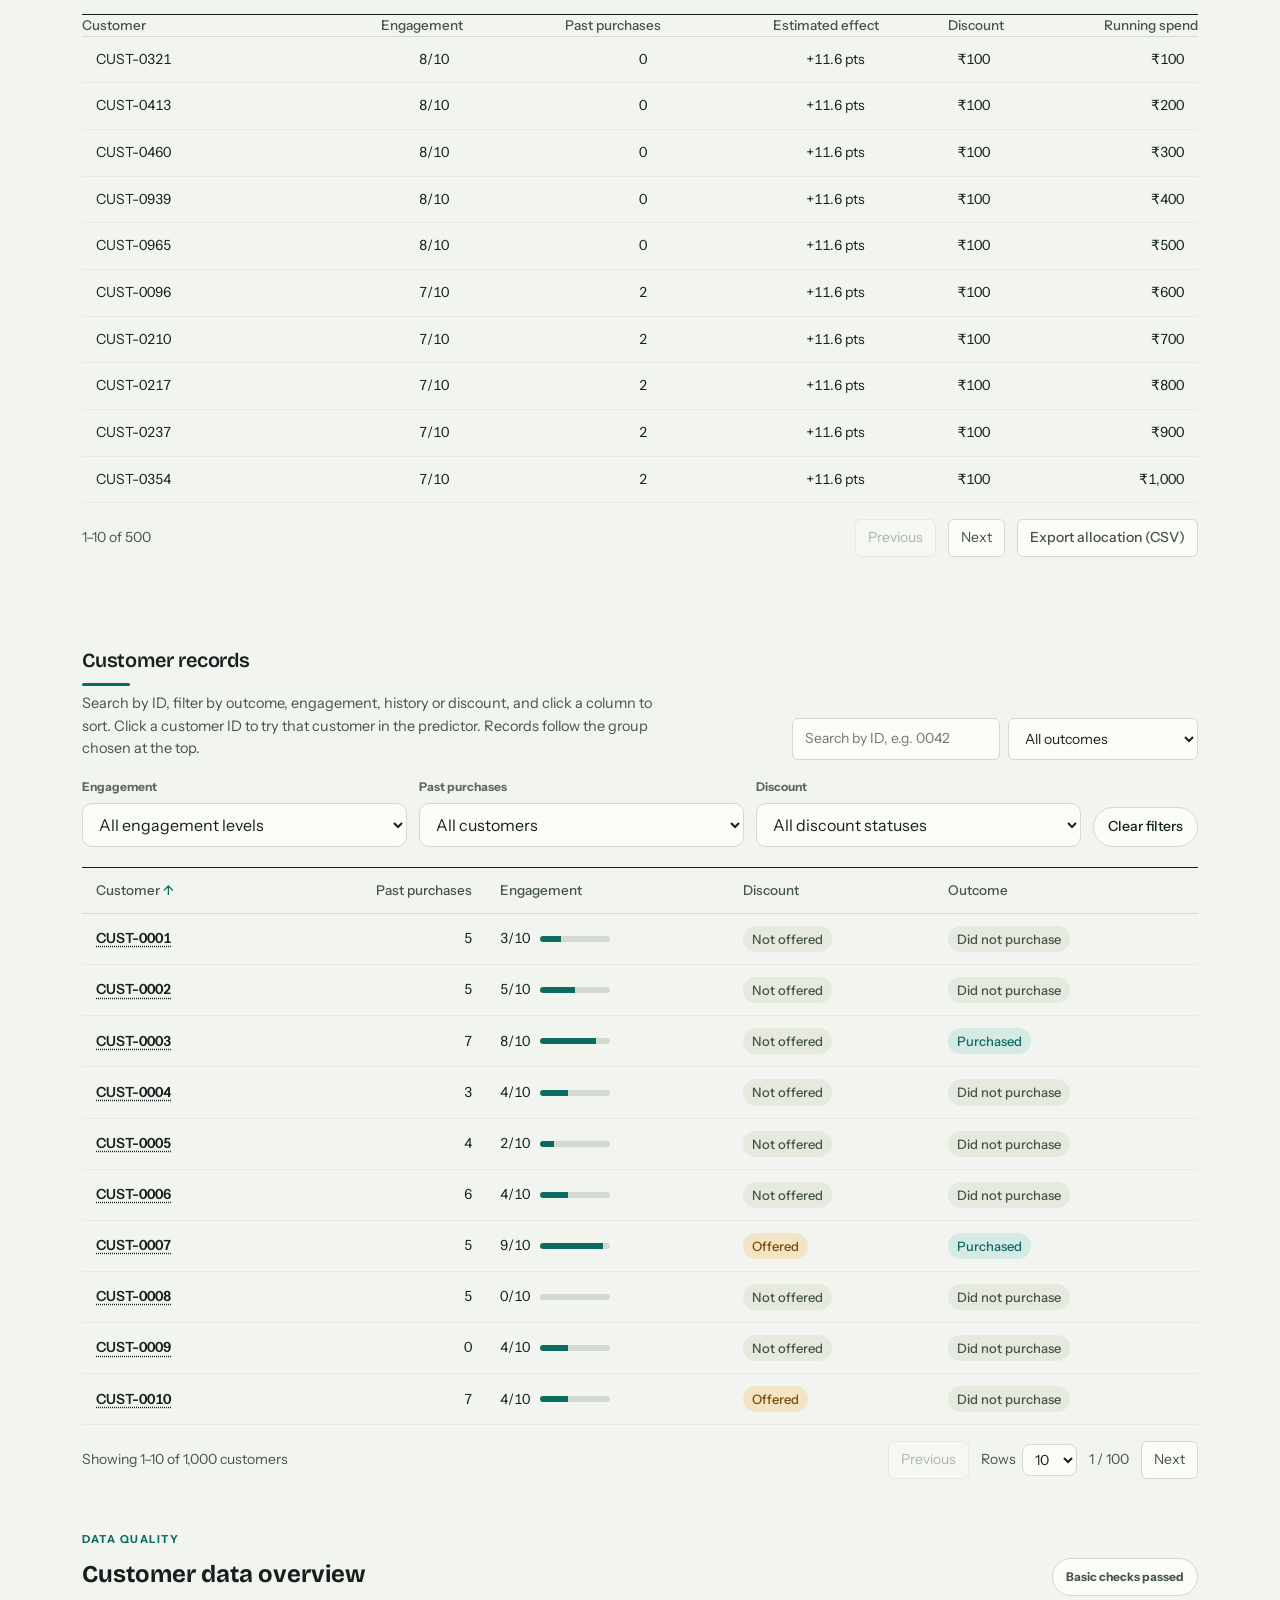
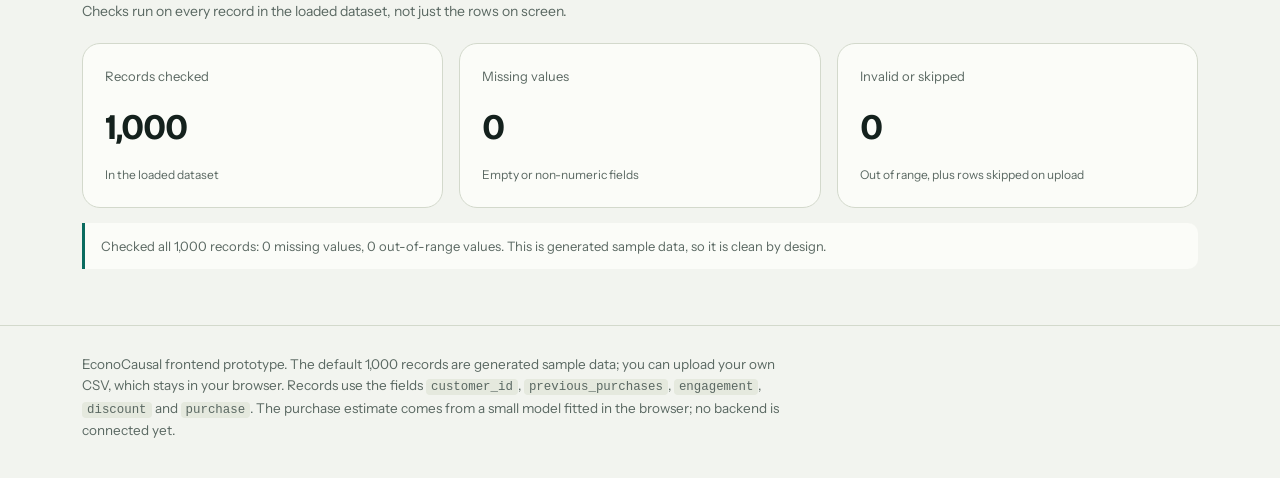
==== commit 15344564: "Implement file upload dialog in index.html Added file upload dialog and template download options." ====
--- a/frontend/index.html
+++ b/frontend/index.html
@@ -351,3 +351,25 @@
   </div>
 </footer>
 
+<input type="file" id="fileIn" accept=".csv,text/csv,text/plain" hidden>
+<dialog id="uploadDlg" aria-labelledby="uTitle">
+  <div class="dlg">
+    <h2 id="uTitle">Check your file</h2>
+    <div id="uBody"></div>
+    <p class="u-note">Columns needed: <code>previous_purchases</code>, <code>engagement</code> (0–10), <code>discount</code> and <code>purchase</code> (0/1 or yes/no). <code>customer_id</code> is optional (kept when every value is a unique whole number from 1 to 9999). The file is read in your browser and is not uploaded anywhere.</p>
+    <div class="dlg-actions">
+      <button type="button" class="btn-ghost" id="uTemplate">Download a template</button>
+      <button type="button" class="btn-ghost" id="uAgain">Choose another file</button>
+      <button type="button" class="btn-ghost" id="uCancel">Cancel</button>
+      <button type="button" class="btn" id="uUse">Use this data</button>
+    </div>
+  </div>
+</dialog>
+<noscript><p class="noscript">This dashboard needs JavaScript to draw its charts and table.</p></noscript>
+<div id="toast" role="status" aria-live="polite"></div>
+<script src="config.js"></script>
+<script src="script.js"></script>
+<script src="budget.js"></script>
+<script>(function(){var h=document.querySelector(".site-header");if(!h)return;function f(){h.classList.toggle("scrolled",window.scrollY>8)}addEventListener("scroll",f,{passive:true});f()})()</script>
+</body>
+</html>
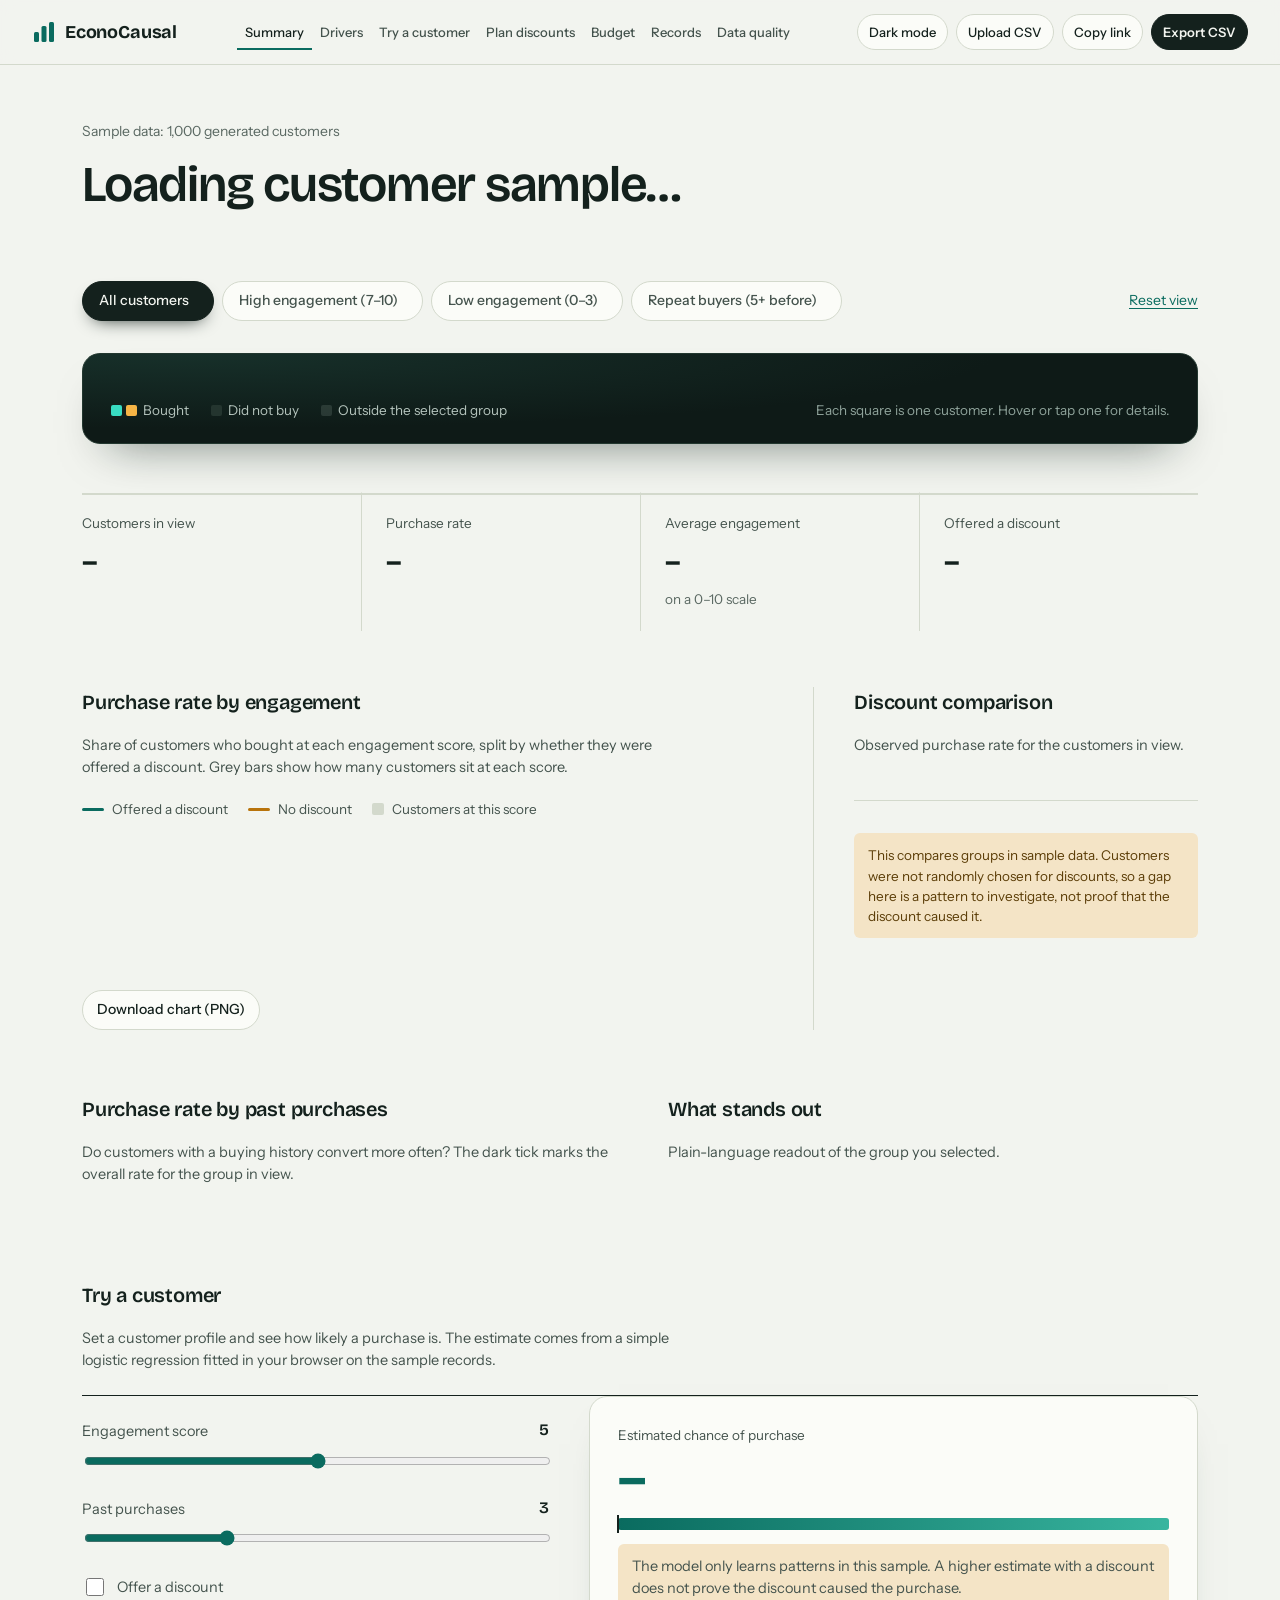
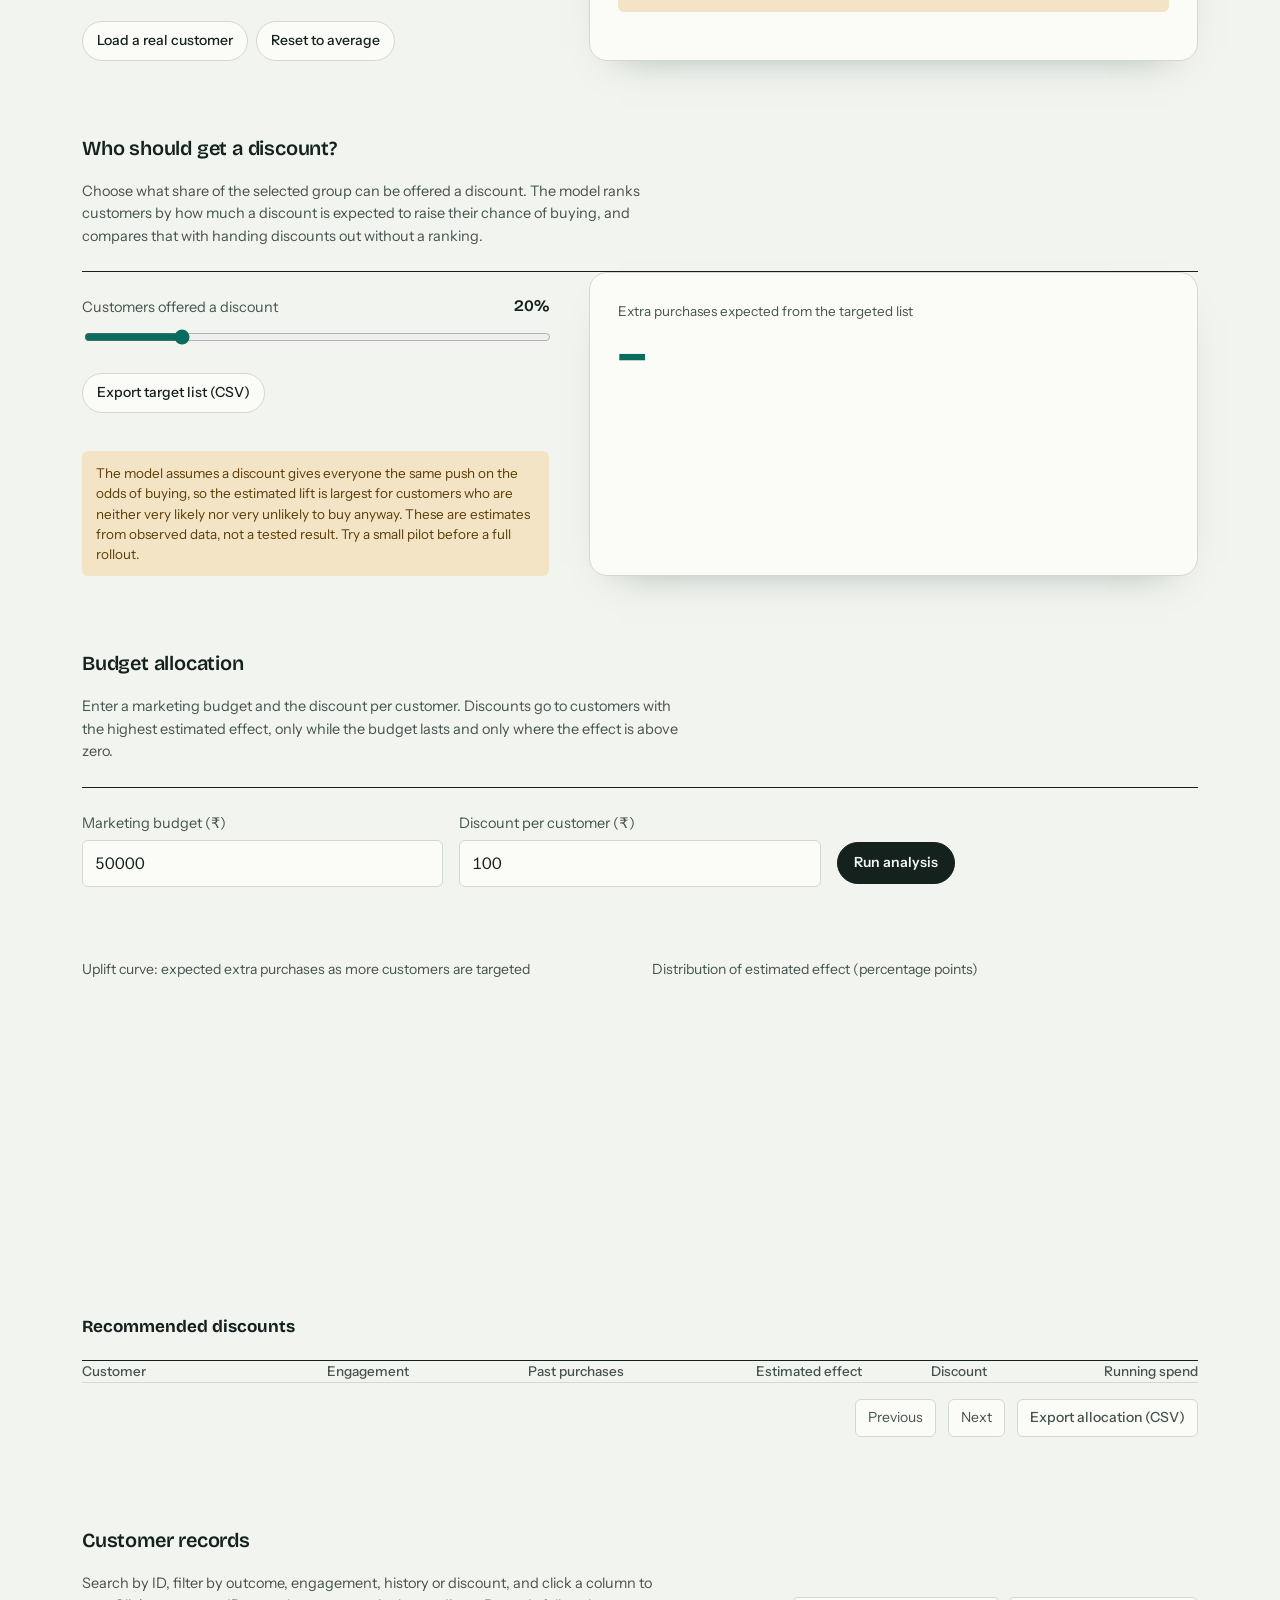
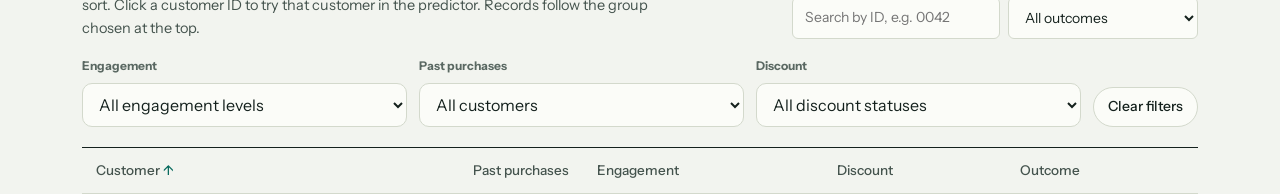
==== commit c0c49d11: "Remove pager and data quality panel from index.html Removed pagination and data quality section from" ====
--- a/frontend/index.html
+++ b/frontend/index.html
@@ -297,79 +297,4 @@
         <tbody id="rows"></tbody>
       </table>
     </div>
-    <div class="pager">
-      <span id="summaryText" aria-live="polite"></span>
-      <div class="pager-ctl">
-        <button type="button" id="prev">Previous</button>
-        <label class="page-size">Rows
-          <select id="pageSize" aria-label="Rows per page">
-            <option value="10">10</option>
-            <option value="25">25</option>
-            <option value="50">50</option>
-          </select>
-        </label>
-        <span id="pageText"></span>
-        <button type="button" id="next">Next</button>
-      </div>
-    </div>
-  </section>
-
-<!-- Data quality panel -->
-  <section class="wrap quality-section" id="data-quality" aria-labelledby="quality-title">
-    <div class="quality-header">
-      <div>
-        <span class="section-eyebrow">DATA QUALITY</span>
-        <h2 id="quality-title">Customer data overview</h2>
-        <p>Checks run on every record in the loaded dataset, not just the rows on screen.</p>
-      </div>
-      <span class="quality-badge" id="quality-status">Awaiting analysis</span>
-    </div>
-    <div class="quality-grid">
-      <article class="quality-card">
-        <span class="quality-label">Records checked</span>
-        <strong id="quality-visible">0</strong>
-        <p>In the loaded dataset</p>
-      </article>
-      <article class="quality-card">
-        <span class="quality-label">Missing values</span>
-        <strong id="quality-missing">—</strong>
-        <p>Empty or non-numeric fields</p>
-      </article>
-      <article class="quality-card">
-        <span class="quality-label">Invalid or skipped</span>
-        <strong id="quality-invalid">—</strong>
-        <p>Out of range, plus rows skipped on upload</p>
-      </article>
-    </div>
-    <p class="quality-note" id="quality-note" aria-live="polite">Quality checks run when data loads.</p>
-  </section>
-</main>
-
-<footer class="site-footer">
-  <div class="wrap">
-    <p>EconoCausal frontend prototype. The default 1,000 records are generated sample data; you can upload your own CSV, which stays in your browser. Records use the fields <code>customer_id</code>, <code>previous_purchases</code>, <code>engagement</code>, <code>discount</code> and <code>purchase</code>. The purchase estimate comes from a small model fitted in the browser; no backend is connected yet.</p>
-  </div>
-</footer>
-
-<input type="file" id="fileIn" accept=".csv,text/csv,text/plain" hidden>
-<dialog id="uploadDlg" aria-labelledby="uTitle">
-  <div class="dlg">
-    <h2 id="uTitle">Check your file</h2>
-    <div id="uBody"></div>
-    <p class="u-note">Columns needed: <code>previous_purchases</code>, <code>engagement</code> (0–10), <code>discount</code> and <code>purchase</code> (0/1 or yes/no). <code>customer_id</code> is optional (kept when every value is a unique whole number from 1 to 9999). The file is read in your browser and is not uploaded anywhere.</p>
-    <div class="dlg-actions">
-      <button type="button" class="btn-ghost" id="uTemplate">Download a template</button>
-      <button type="button" class="btn-ghost" id="uAgain">Choose another file</button>
-      <button type="button" class="btn-ghost" id="uCancel">Cancel</button>
-      <button type="button" class="btn" id="uUse">Use this data</button>
-    </div>
-  </div>
-</dialog>
-<noscript><p class="noscript">This dashboard needs JavaScript to draw its charts and table.</p></noscript>
-<div id="toast" role="status" aria-live="polite"></div>
-<script src="config.js"></script>
-<script src="script.js"></script>
-<script src="budget.js"></script>
-<script>(function(){var h=document.querySelector(".site-header");if(!h)return;function f(){h.classList.toggle("scrolled",window.scrollY>8)}addEventListener("scroll",f,{passive:true});f()})()</script>
-</body>
-</html>
+   
--- a/frontend/style.css
+++ b/frontend/style.css
@@ -745,4 +745,60 @@
 .b-charts svg { width: 100%; height: auto; display: block; }
 .b-h3 { margin: 32px 0 0; font-size: 17px; }
 #bResults .num { text-align: right; font-variant-numeric: tabular-nums; }
-#bResults .b-empty { text-align: center; color: var(--ink-3); padding: 24px 0; }+#bResults .b-empty { text-align: center; color: var(--ink-3); padding: 24px 0; }
+/* ===== Utility Additions ===== */
+
+:root {
+  --accent-color: #4f46e5;
+  --accent-hover: #4338ca;
+  --muted-text: #6b7280;
+  --card-radius: 8px;
+}
+
+.text-center {
+  text-align: center;
+}
+
+.text-muted {
+  color: var(--muted-text);
+}
+
+.mt-1 { margin-top: 0.5rem; }
+.mt-2 { margin-top: 1rem; }
+.mb-1 { margin-bottom: 0.5rem; }
+.mb-2 { margin-bottom: 1rem; }
+
+.btn-accent {
+  background-color: var(--accent-color);
+  color: #fff;
+  border: none;
+  padding: 0.5rem 1rem;
+  border-radius: var(--card-radius);
+  cursor: pointer;
+  transition: background-color 0.2s ease;
+}
+
+.btn-accent:hover {
+  background-color: var(--accent-hover);
+}
+
+.card {
+  padding: 1rem;
+  border: 1px solid #e5e7eb;
+  border-radius: var(--card-radius);
+  box-shadow: 0 1px 3px rgba(0, 0, 0, 0.1);
+}
+
+.card:hover {
+  box-shadow: 0 4px 10px rgba(0, 0, 0, 0.15);
+}
+
+.container {
+  max-width: 960px;
+  margin: 0 auto;
+  padding: 0 1rem;
+}
+
+.hidden {
+  display: none;
+}
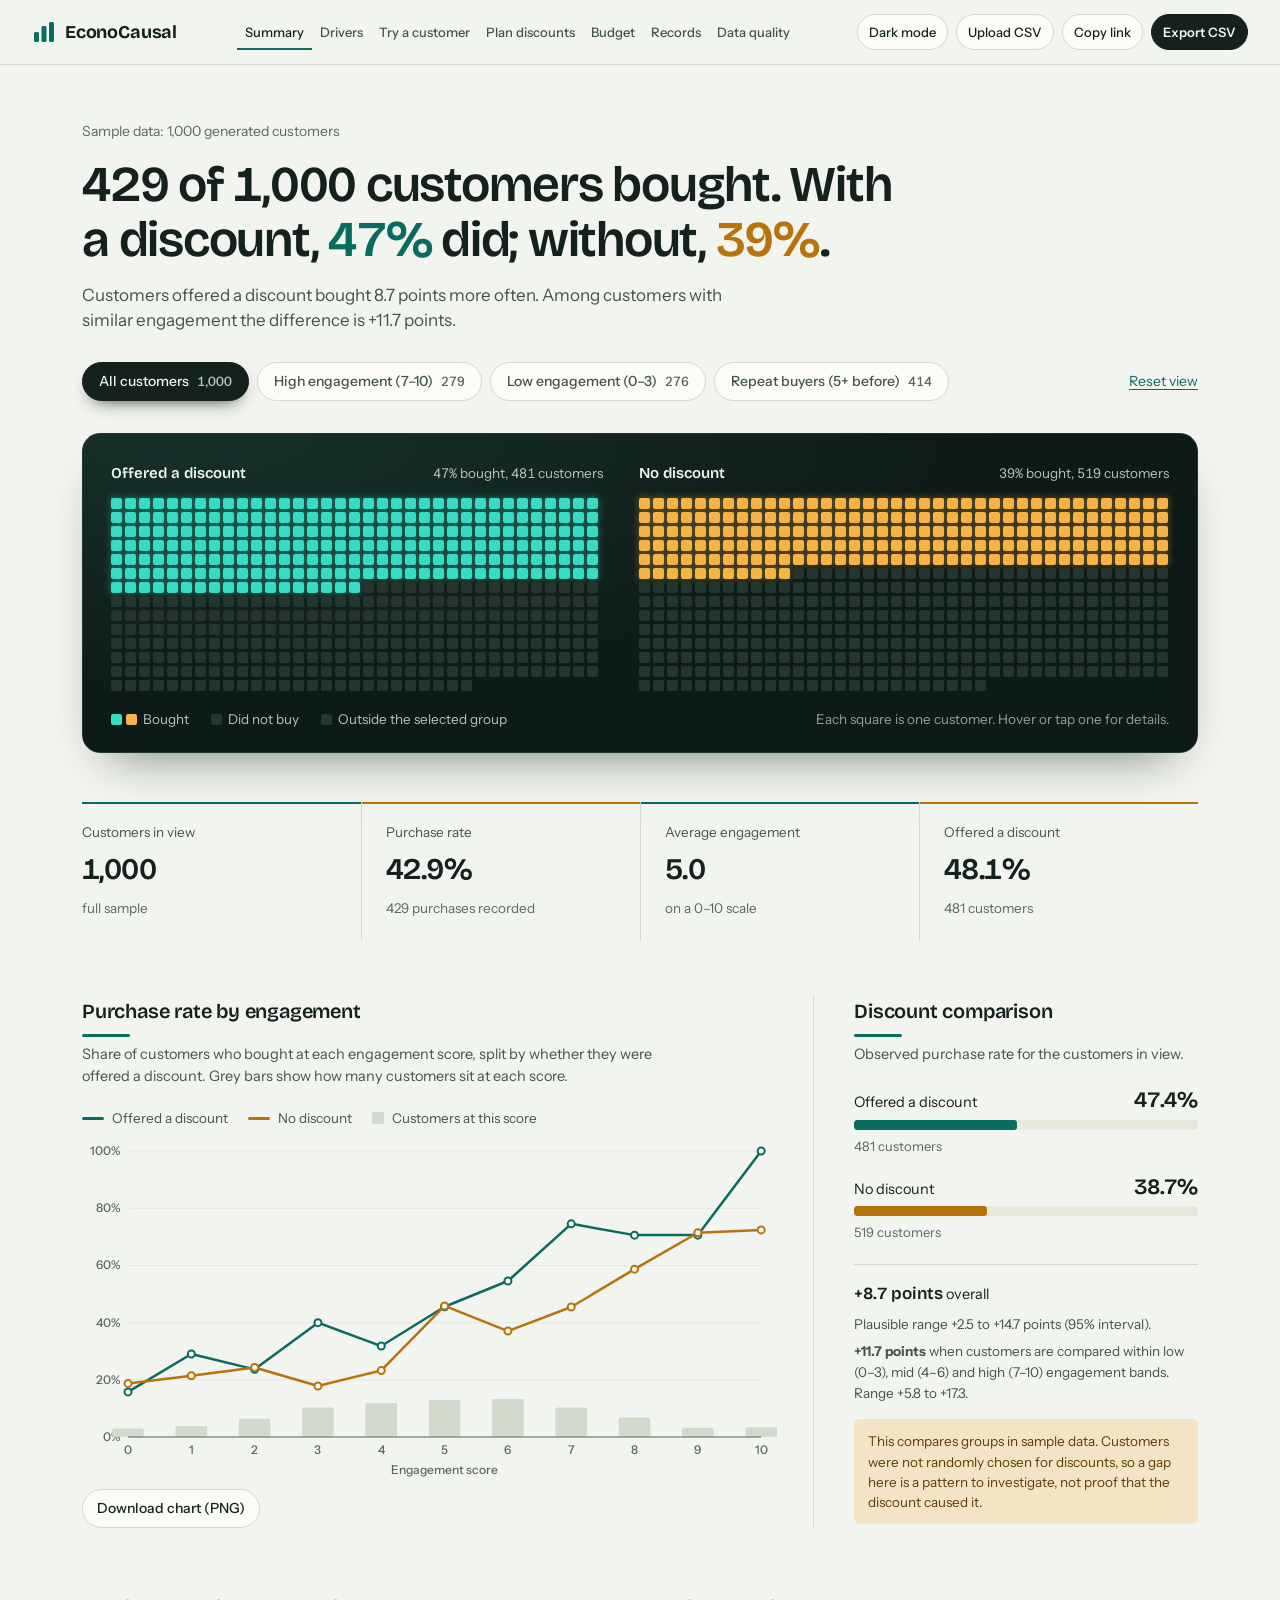
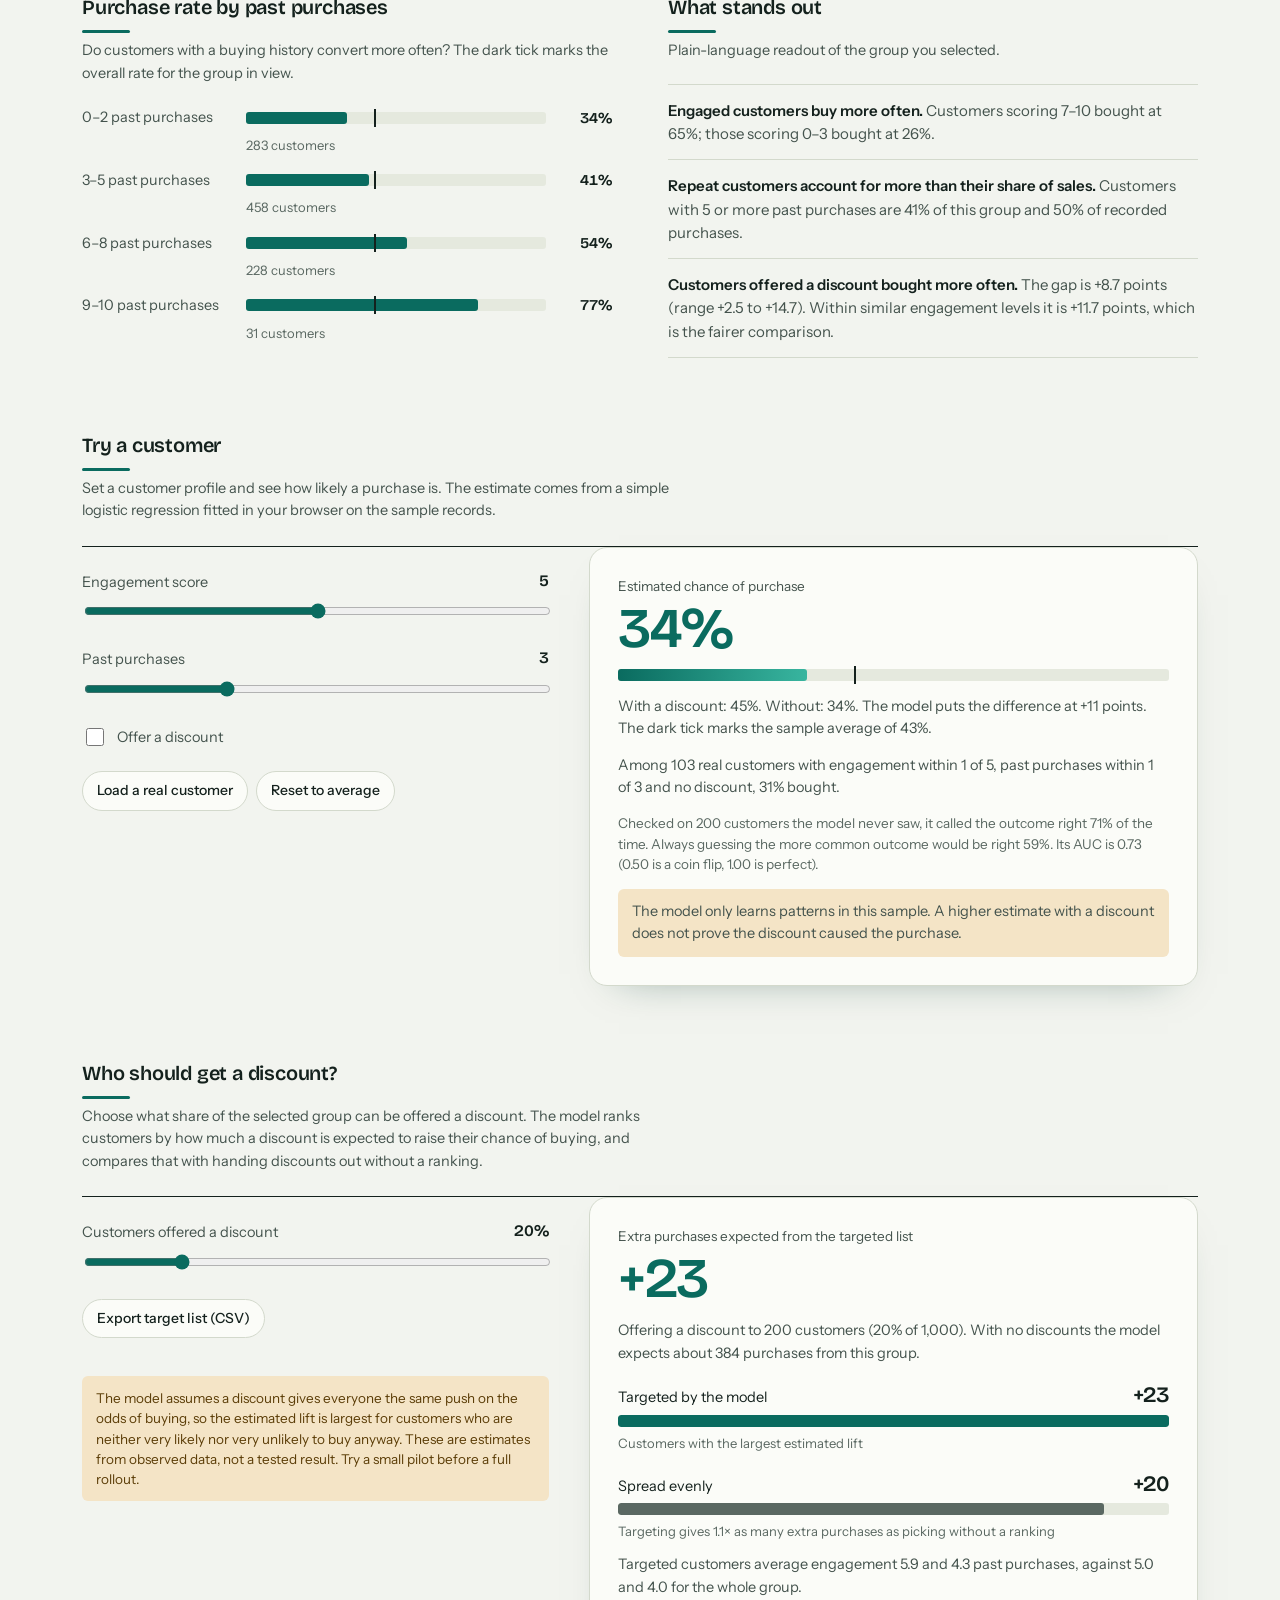
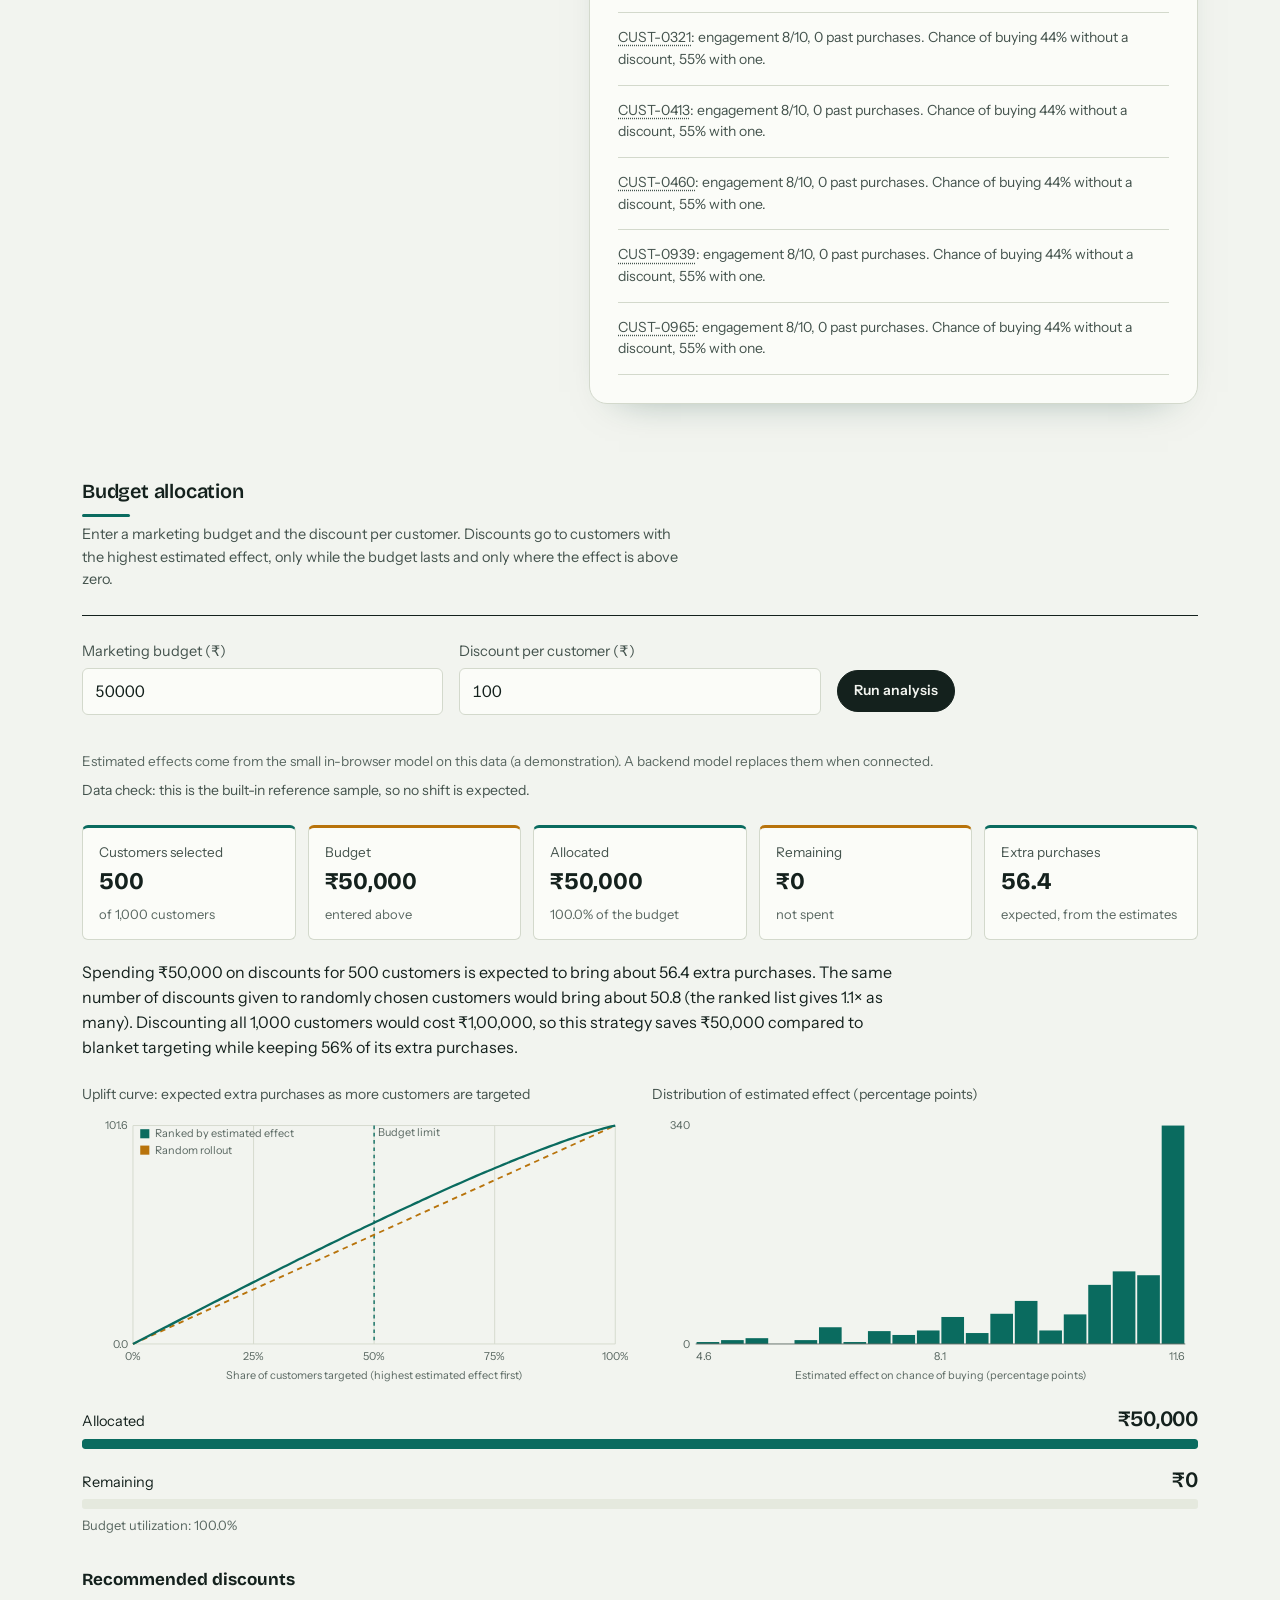
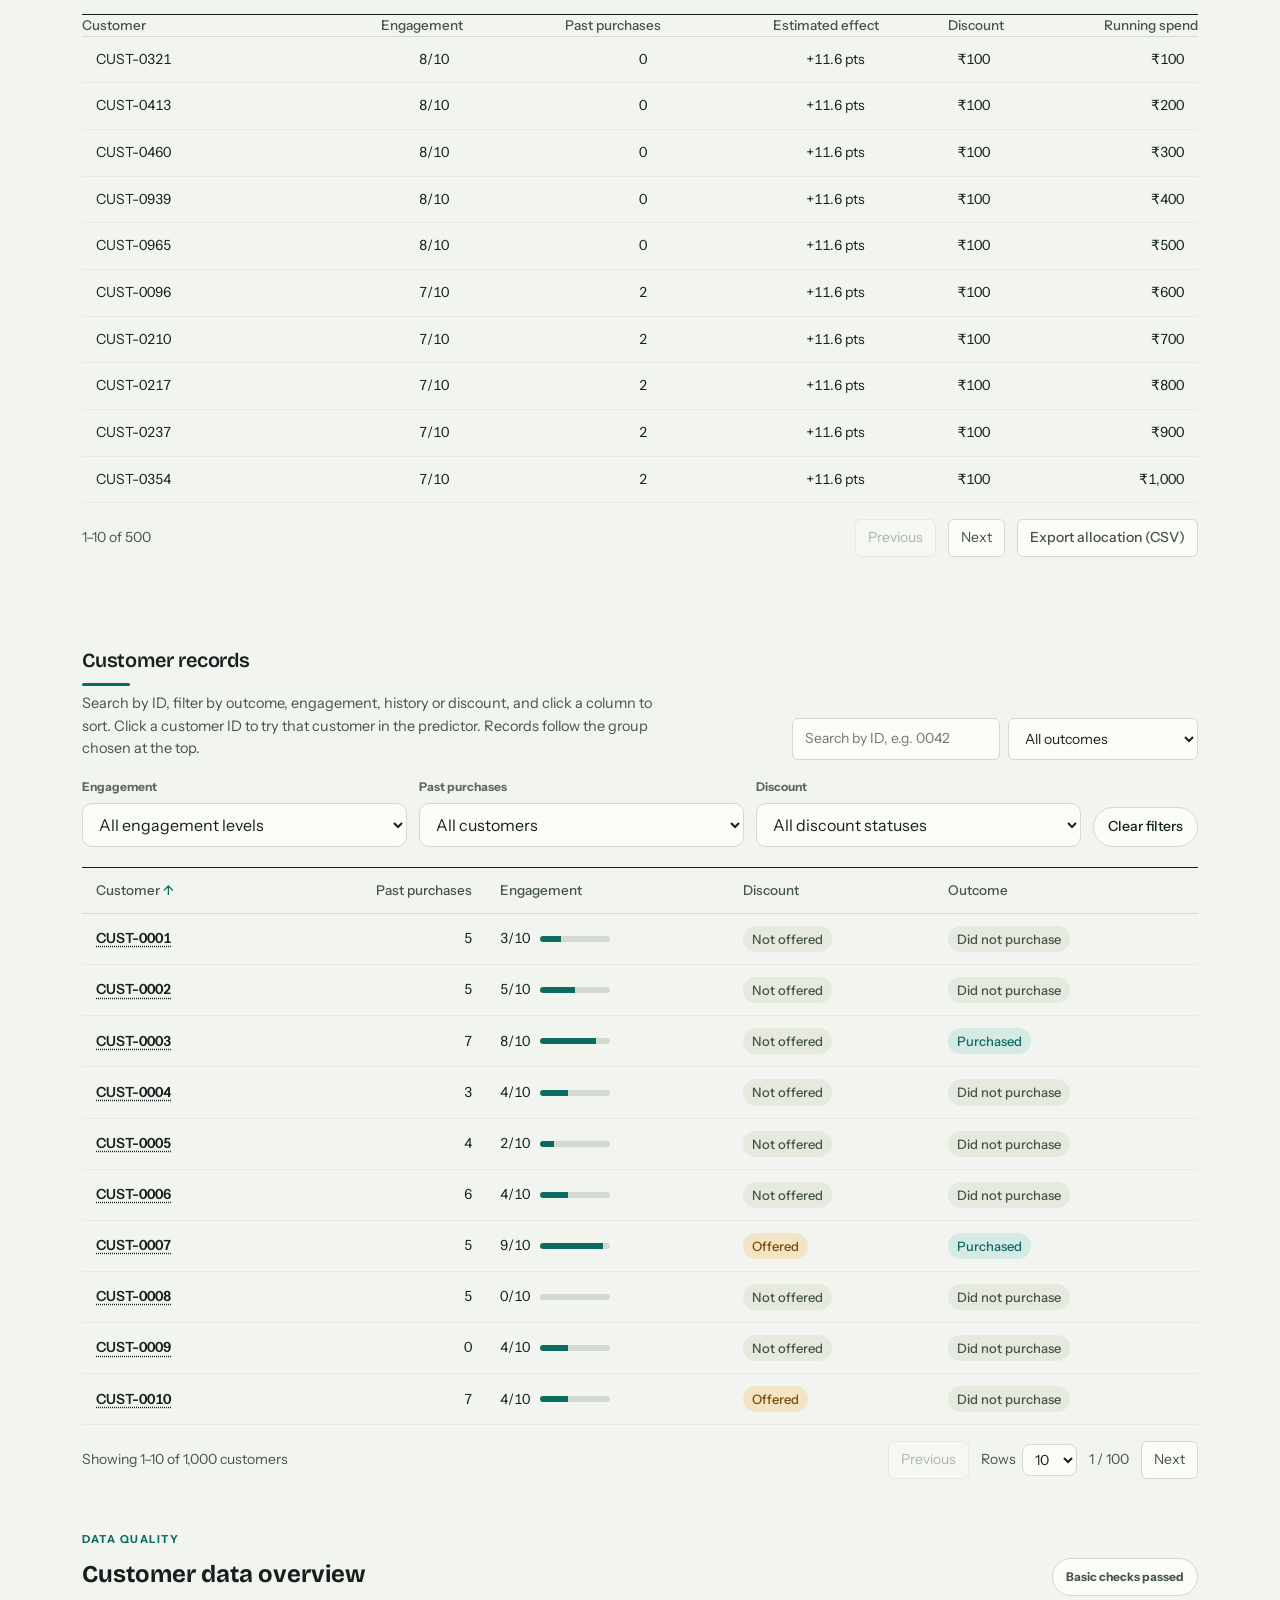
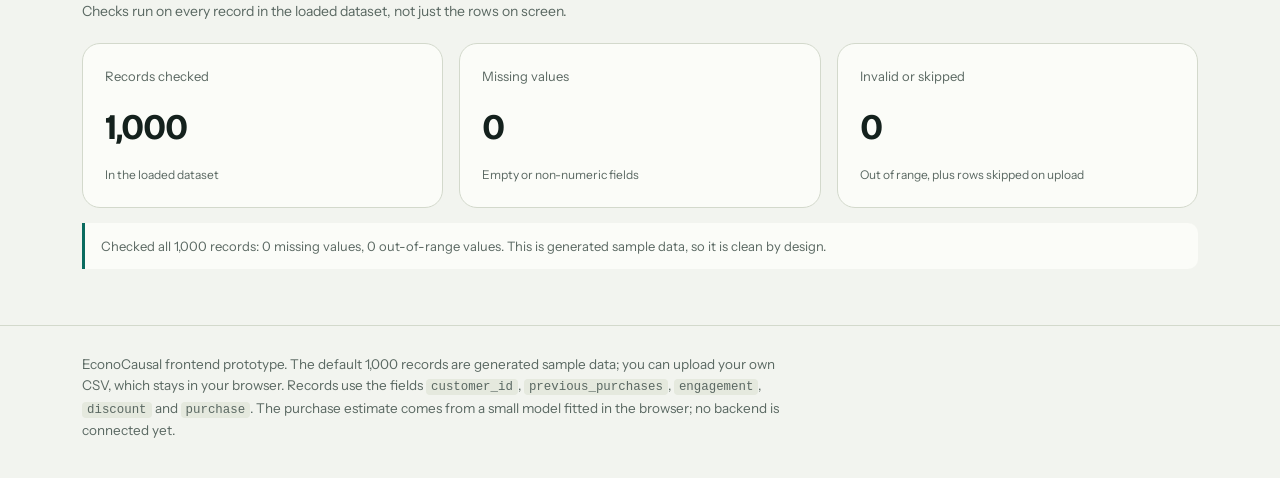
==== commit aa6fba8c: "Implement pagination and data quality overview Added pagination controls and data quality section to" ====
--- a/frontend/index.html
+++ b/frontend/index.html
@@ -297,4 +297,80 @@
         <tbody id="rows"></tbody>
       </table>
     </div>
-   
+    <div class="pager">
+      <span id="summaryText" aria-live="polite"></span>
+      <div class="pager-ctl">
+        <button type="button" id="prev">Previous</button>
+        <label class="page-size">Rows
+          <select id="pageSize" aria-label="Rows per page">
+            <option value="10">10</option>
+            <option value="25">25</option>
+            <option value="50">50</option>
+          </select>
+        </label>
+        <span id="pageText"></span>
+        <button type="button" id="next">Next</button>
+      </div>
+    </div>
+  </section>
+
+<!-- Data quality panel -->
+  <section class="wrap quality-section" id="data-quality" aria-labelledby="quality-title">
+    <div class="quality-header">
+      <div>
+        <span class="section-eyebrow">DATA QUALITY</span>
+        <h2 id="quality-title">Customer data overview</h2>
+        <p>Checks run on every record in the loaded dataset, not just the rows on screen.</p>
+      </div>
+      <span class="quality-badge" id="quality-status">Awaiting analysis</span>
+    </div>
+    <div class="quality-grid">
+      <article class="quality-card">
+        <span class="quality-label">Records checked</span>
+        <strong id="quality-visible">0</strong>
+        <p>In the loaded dataset</p>
+      </article>
+      <article class="quality-card">
+        <span class="quality-label">Missing values</span>
+        <strong id="quality-missing">—</strong>
+        <p>Empty or non-numeric fields</p>
+      </article>
+      <article class="quality-card">
+        <span class="quality-label">Invalid or skipped</span>
+        <strong id="quality-invalid">—</strong>
+        <p>Out of range, plus rows skipped on upload</p>
+      </article>
+    </div>
+    <p class="quality-note" id="quality-note" aria-live="polite">Quality checks run when data loads.</p>
+  </section>
+</main>
+
+<footer class="site-footer">
+  <div class="wrap">
+    <p>EconoCausal frontend prototype. The default 1,000 records are generated sample data; you can upload your own CSV, which stays in your browser. Records use the fields <code>customer_id</code>, <code>previous_purchases</code>, <code>engagement</code>, <code>discount</code> and <code>purchase</code>. The purchase estimate comes from a small model fitted in the browser; no backend is connected yet.</p>
+  </div>
+</footer>
+
+<input type="file" id="fileIn" accept=".csv,text/csv,text/plain" hidden>
+<dialog id="uploadDlg" aria-labelledby="uTitle">
+  <div class="dlg">
+    <h2 id="uTitle">Check your file</h2>
+    <div id="uBody"></div>
+    <p class="u-note">Columns needed: <code>previous_purchases</code>, <code>engagement</code> (0–10), <code>discount</code> and <code>purchase</code> (0/1 or yes/no). <code>customer_id</code> is optional (kept when every value is a unique whole number from 1 to 9999). The file is read in your browser and is not uploaded anywhere.</p>
+    <div class="dlg-actions">
+      <button type="button" class="btn-ghost" id="uTemplate">Download a template</button>
+      <button type="button" class="btn-ghost" id="uAgain">Choose another file</button>
+      <button type="button" class="btn-ghost" id="uCancel">Cancel</button>
+      <button type="button" class="btn" id="uUse">Use this data</button>
+    </div>
+  </div>
+</dialog>
+<noscript><p class="noscript">This dashboard needs JavaScript to draw its charts and table.</p></noscript>
+<div id="toast" role="status" aria-live="polite"></div>
+<script src="config.js"></script>
+<script src="script.js"></script>
+<script src="budget.js"></script>
+<script>(function(){var h=document.querySelector(".site-header");if(!h)return;function f(){h.classList.toggle("scrolled",window.scrollY>8)}addEventListener("scroll",f,{passive:true});f()})()</script>
+</body>
+</html>
+
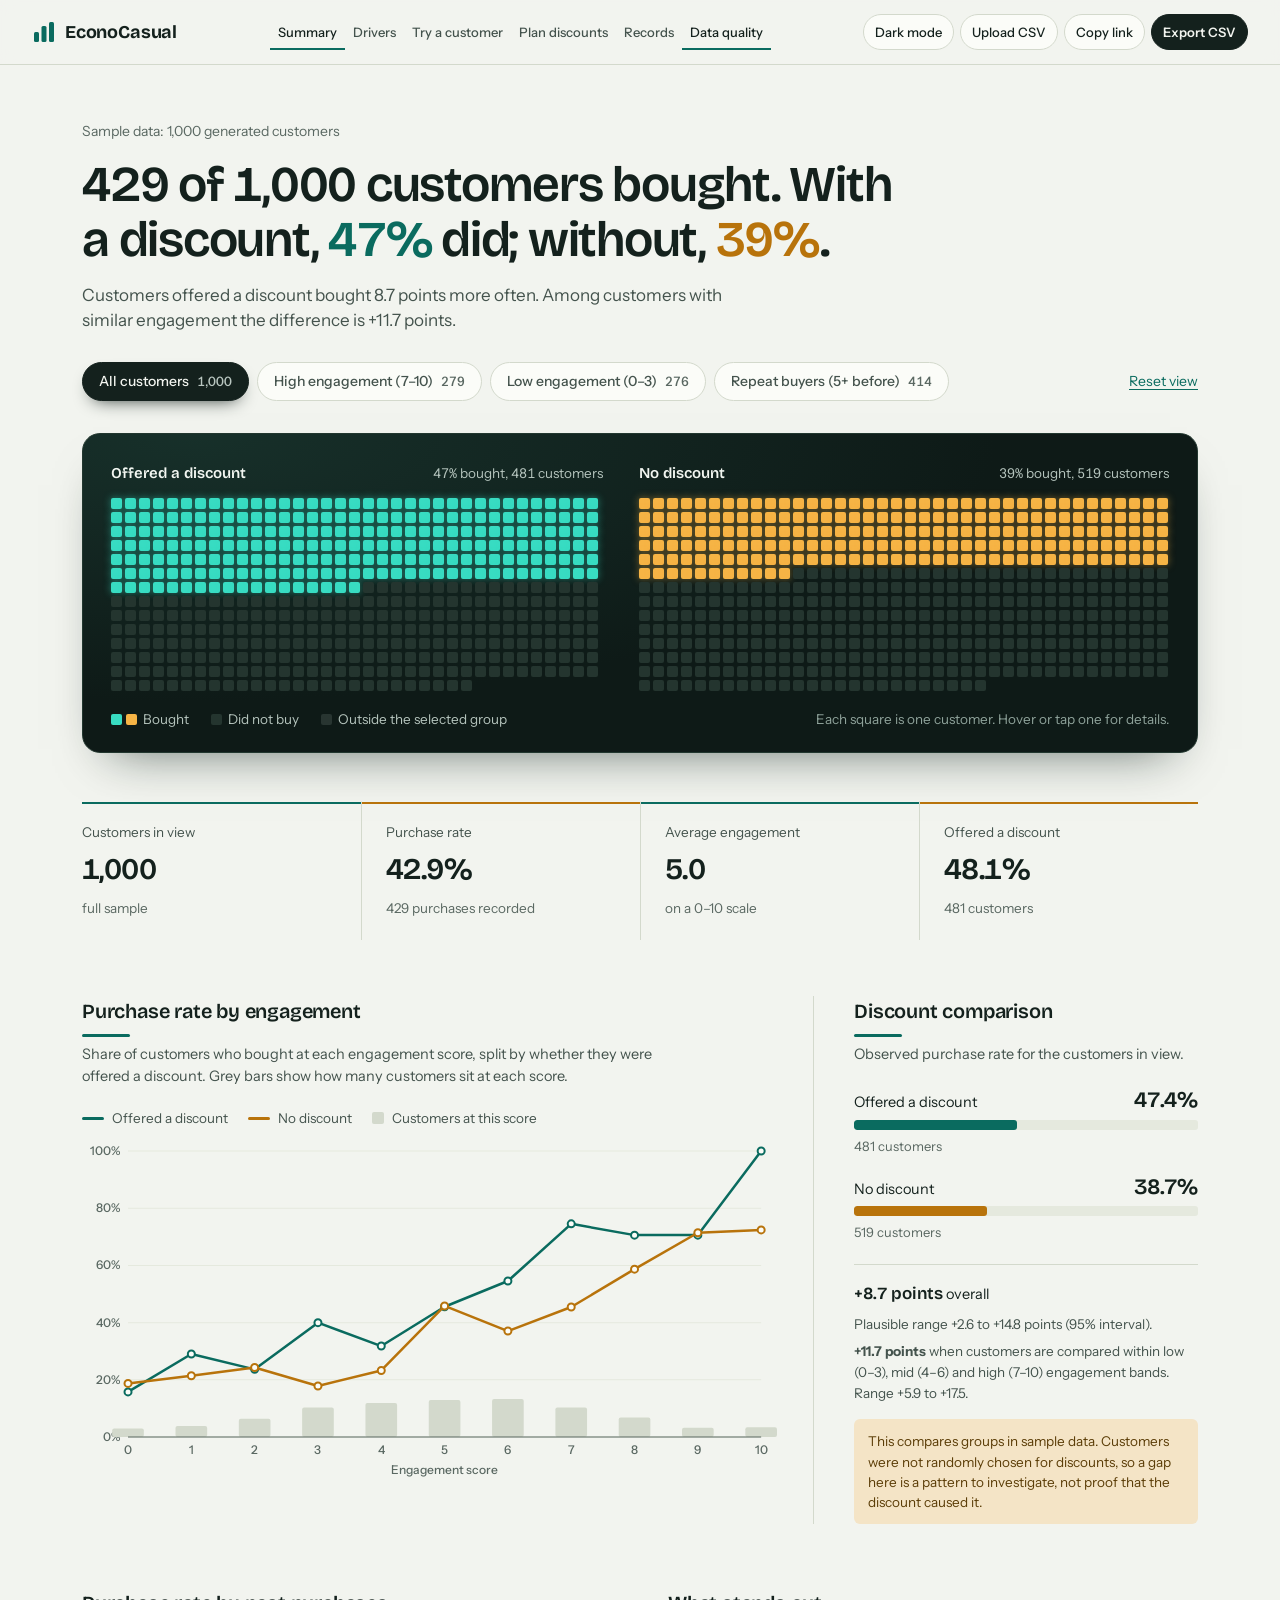
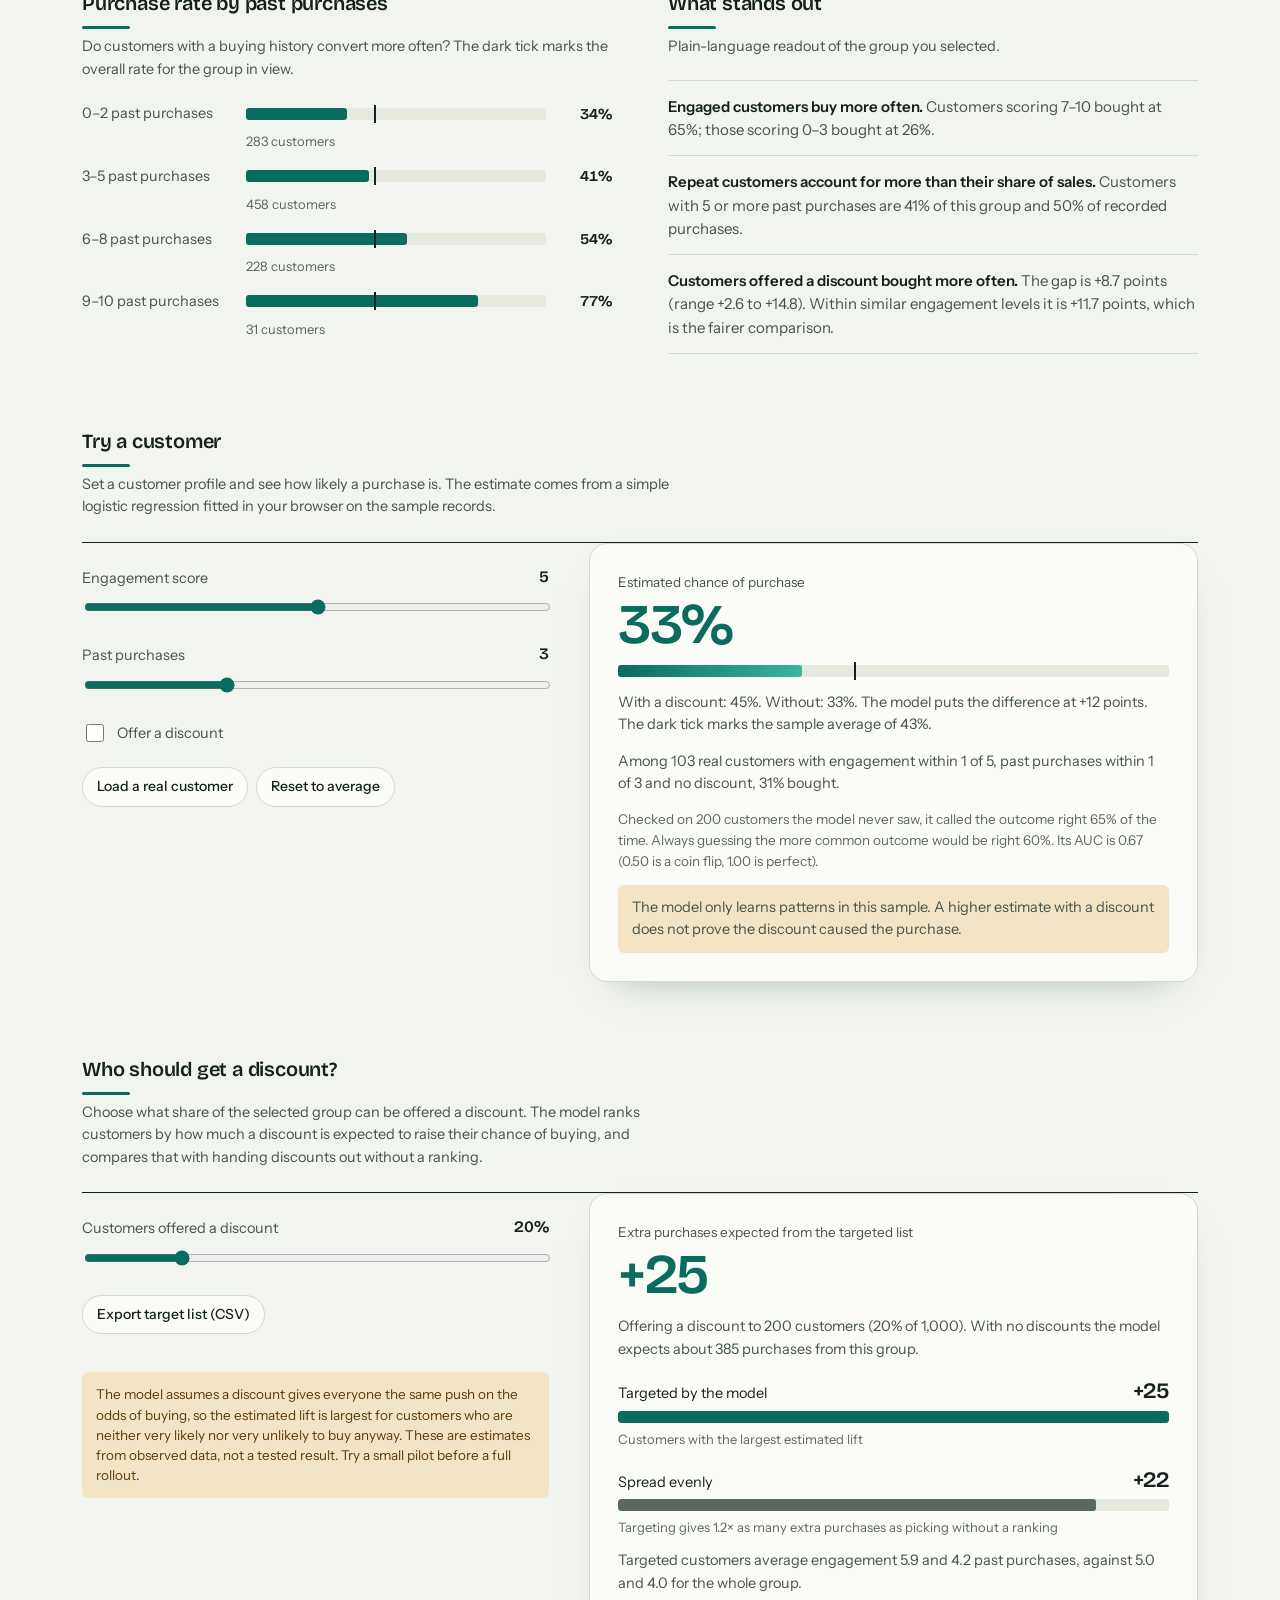
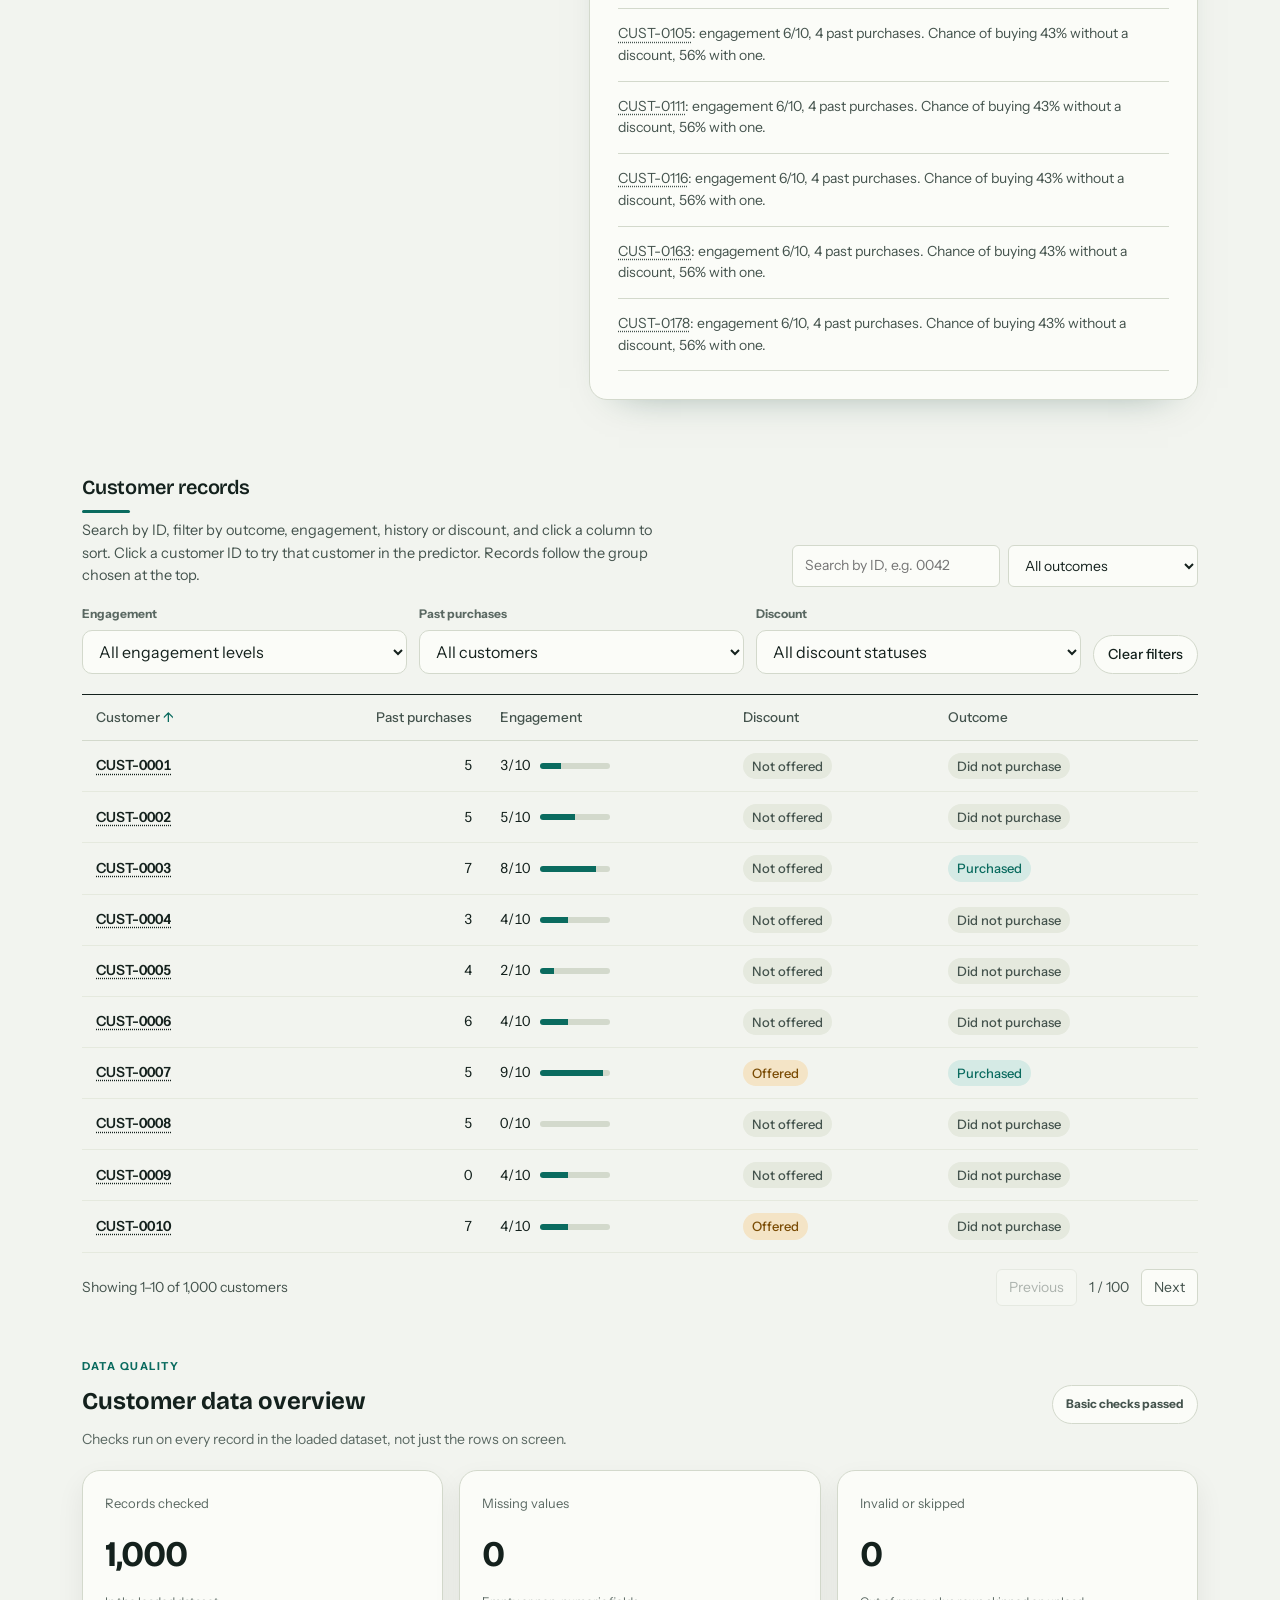
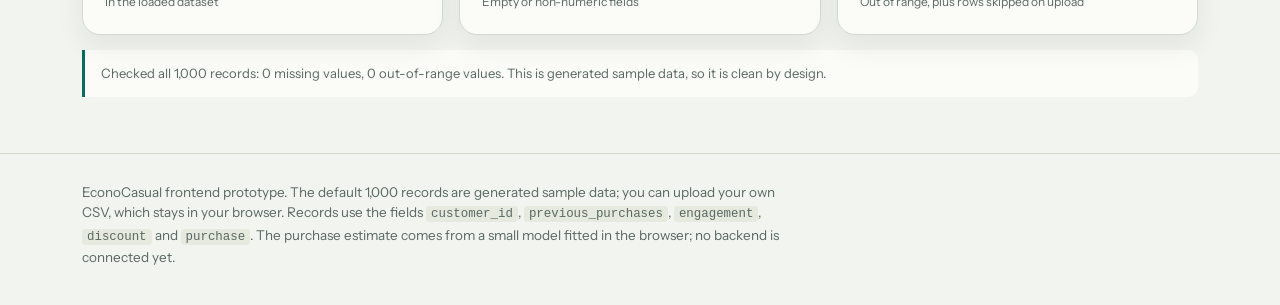
==== commit ece846c8: "Restore frontend directory" ====
--- a/frontend/index.html
+++ b/frontend/index.html
@@ -3,16 +3,12 @@
 <head>
   <meta charset="UTF-8">
   <meta name="viewport" content="width=device-width, initial-scale=1">
-  <title>EconoCausal: customer intelligence</title>
+  <title>EconoCasual: customer intelligence</title>
   <meta name="description" content="Explore who buys, how engaged customers are, and how discounts line up with purchases.">
   <meta name="theme-color" content="#0a6b5f">
   <meta property="og:type" content="website">
-  <meta property="og:title" content="EconoCausal: customer intelligence">
+  <meta property="og:title" content="EconoCasual: customer intelligence">
   <meta property="og:description" content="Explore who buys, how engaged customers are, and how discounts line up with purchases.">
-  <meta property="og:url" content="https://YOUR-USERNAME.github.io/YOUR-REPO/">
-  <meta property="og:image" content="https://YOUR-USERNAME.github.io/YOUR-REPO/og-image.png">
-  <meta property="og:image:alt" content="EconoCausal customer intelligence dashboard">
-  <meta name="twitter:card" content="summary_large_image">
   <link rel="icon" href="data:image/svg+xml,%3Csvg xmlns='http://www.w3.org/2000/svg' viewBox='0 0 24 24'%3E%3Cg fill='%230a6b5f'%3E%3Crect x='2' y='12' width='5' height='10' rx='1.5'/%3E%3Crect x='9.5' y='6' width='5' height='16' rx='1.5'/%3E%3Crect x='17' y='2' width='5' height='20' rx='1.5'/%3E%3C/g%3E%3C/svg%3E">
   <link rel="preconnect" href="https://fonts.googleapis.com">
   <link rel="preconnect" href="https://fonts.gstatic.com" crossorigin>
@@ -21,26 +17,23 @@
   <link rel="stylesheet" href="style.css">
 </head>
 <body>
-<a class="skip" href="#summary">Skip to content</a>
 
 <header class="site-header">
   <div class="wrap topbar">
-    <a class="wordmark" href="#top" aria-label="EconoCausal home">
+    <a class="wordmark" href="#top" aria-label="EconoCasual home">
       <svg viewBox="0 0 24 24" width="24" height="24" aria-hidden="true">
         <rect x="2" y="12" width="5" height="10" rx="1.5"/>
         <rect x="9.5" y="6" width="5" height="16" rx="1.5"/>
         <rect x="17" y="2" width="5" height="20" rx="1.5"/>
       </svg>
-      EconoCausal
+      EconoCasual
     </a>
     <nav class="nav" aria-label="Sections">
       <a href="#summary" class="active">Summary</a>
-      <a href="#drivers">Drivers</a>
+      <a href="#drivers">What drives purchases</a>
       <a href="#predict">Try a customer</a>
       <a href="#target">Plan discounts</a>
-      <a href="#budget">Budget</a>
-      <a href="#customers">Records</a>
-      <a href="#data-quality">Data quality</a>
+      <a href="#customers">Customer records</a>
     </nav>
     <div class="actions">
       <button class="btn-ghost" id="theme" type="button" aria-pressed="false">Dark mode</button>
@@ -54,7 +47,6 @@
 <main id="top">
   <section class="wrap hero" id="summary" aria-labelledby="headline">
     <p class="source"><span id="sourceText">Sample data: 1,000 generated customers</span> <button type="button" class="link" id="useSample" hidden>Back to sample data</button></p>
-    <p class="api-status" id="apiStatus" role="status" hidden></p>
     <h1 id="headline" class="headline" aria-live="polite">Loading customer sample…</h1>
     <p class="subline" id="subline"></p>
 
@@ -98,11 +90,10 @@
           <span><i class="swatch"></i> Customers at this score</span>
         </div>
         <div class="chart" id="trendWrap">
-          <svg id="trend" role="img" tabindex="0" aria-labelledby="trendDesc" aria-keyshortcuts="ArrowLeft ArrowRight Home End Escape"></svg>
+          <svg id="trend" role="img" tabindex="0" aria-labelledby="trendDesc"></svg>
           <div class="tip" id="tip" hidden></div>
         </div>
         <p class="sr-only" id="trendDesc"></p>
-        <div class="chart-actions"><button type="button" class="btn-ghost" id="chartPng">Download chart (PNG)</button></div>
       </div>
 
       <aside class="drivers-side">
@@ -195,52 +186,6 @@
     </div>
   </section>
 
-  <section class="wrap predict" id="budget" aria-labelledby="bud-title">
-    <div class="sec-head">
-      <h2 id="bud-title">Budget allocation</h2>
-      <p>Enter a marketing budget and the discount per customer. Discounts go to customers with the highest estimated effect, only while the budget lasts and only where the effect is above zero.</p>
-    </div>
-    <form class="b-form" id="bForm" novalidate>
-      <div class="b-field">
-        <label for="bBudget">Marketing budget (₹)</label>
-        <input id="bBudget" type="text" inputmode="numeric" autocomplete="off" value="50000" aria-describedby="bBudgetErr">
-        <small class="b-err" id="bBudgetErr" role="alert"></small>
-      </div>
-      <div class="b-field">
-        <label for="bDisc">Discount per customer (₹)</label>
-        <input id="bDisc" type="text" inputmode="numeric" autocomplete="off" value="100" aria-describedby="bDiscErr">
-        <small class="b-err" id="bDiscErr" role="alert"></small>
-      </div>
-      <button class="btn" id="bRun" type="submit">Run analysis</button>
-    </form>
-    <p class="b-note" id="bSource"></p>
-    <p class="b-drift" id="bDrift" role="status"></p>
-    <div id="bResults">
-      <div class="b-cards" id="bCards"></div>
-      <p class="b-summary" id="bSummary" aria-live="polite"></p>
-      <div class="b-charts">
-        <figure><figcaption>Uplift curve: expected extra purchases as more customers are targeted</figcaption><svg id="bUplift" viewBox="0 0 600 300" role="img" aria-label="Uplift curve"></svg></figure>
-        <figure><figcaption>Distribution of estimated effect (percentage points)</figcaption><svg id="bHist" viewBox="0 0 600 300" role="img" aria-label="Histogram of estimated effects"></svg></figure>
-      </div>
-      <ul class="compare" id="bUsage"></ul>
-      <h3 class="b-h3">Recommended discounts</h3>
-      <div class="table-scroll" tabindex="0" role="region" aria-label="Allocation table">
-        <table>
-          <thead><tr><th scope="col">Customer</th><th scope="col" class="num">Engagement</th><th scope="col" class="num">Past purchases</th><th scope="col" class="num">Estimated effect</th><th scope="col" class="num">Discount</th><th scope="col" class="num">Running spend</th></tr></thead>
-          <tbody id="bRows"></tbody>
-        </table>
-      </div>
-      <div class="pager">
-        <span id="bPageInfo" aria-live="polite"></span>
-        <div class="pager-ctl">
-          <button type="button" id="bPrev">Previous</button>
-          <button type="button" id="bNext">Next</button>
-          <button type="button" class="btn-ghost" id="bExport">Export allocation (CSV)</button>
-        </div>
-      </div>
-    </div>
-  </section>
-
   <section class="wrap records" id="customers" aria-labelledby="rec-title">
     <div class="rec-head">
       <div class="sec-head">
@@ -248,7 +193,7 @@
         <p>Search by ID, filter by outcome, engagement, history or discount, and click a column to sort. Click a customer ID to try that customer in the predictor. Records follow the group chosen at the top.</p>
       </div>
       <div class="filters">
-        <input type="search" id="search" inputmode="numeric" maxlength="4" pattern="[0-9]*" placeholder="Search by ID, e.g. 0042" aria-label="Search by customer ID" autocomplete="off">
+        <input type="search" id="search" inputmode="numeric" placeholder="Search by ID, e.g. 0042" aria-label="Search by customer ID" autocomplete="off">
         <select id="purchaseFilter" aria-label="Filter by outcome">
           <option value="all">All outcomes</option>
           <option value="1">Purchased</option>
@@ -301,53 +246,55 @@
       <span id="summaryText" aria-live="polite"></span>
       <div class="pager-ctl">
         <button type="button" id="prev">Previous</button>
-        <label class="page-size">Rows
-          <select id="pageSize" aria-label="Rows per page">
-            <option value="10">10</option>
-            <option value="25">25</option>
-            <option value="50">50</option>
-          </select>
-        </label>
         <span id="pageText"></span>
         <button type="button" id="next">Next</button>
       </div>
     </div>
   </section>
 
-<!-- Data quality panel -->
-  <section class="wrap quality-section" id="data-quality" aria-labelledby="quality-title">
+<!-- EconoCasual: Data Quality Panel -->
+<section class="wrap quality-section" id="data-quality" aria-labelledby="quality-title">
     <div class="quality-header">
-      <div>
-        <span class="section-eyebrow">DATA QUALITY</span>
-        <h2 id="quality-title">Customer data overview</h2>
-        <p>Checks run on every record in the loaded dataset, not just the rows on screen.</p>
-      </div>
-      <span class="quality-badge" id="quality-status">Awaiting analysis</span>
-    </div>
+        <div>
+            <span class="section-eyebrow">DATA QUALITY</span>
+            <h2 id="quality-title">Customer data overview</h2>
+            <p>Checks run on every record in the loaded dataset, not just the rows on screen.</p>
+        </div>
+
+        <span class="quality-badge" id="quality-status">
+            Awaiting analysis
+        </span>
+    </div>
+
     <div class="quality-grid">
-      <article class="quality-card">
-        <span class="quality-label">Records checked</span>
-        <strong id="quality-visible">0</strong>
-        <p>In the loaded dataset</p>
-      </article>
-      <article class="quality-card">
-        <span class="quality-label">Missing values</span>
-        <strong id="quality-missing">—</strong>
-        <p>Empty or non-numeric fields</p>
-      </article>
-      <article class="quality-card">
-        <span class="quality-label">Invalid or skipped</span>
-        <strong id="quality-invalid">—</strong>
-        <p>Out of range, plus rows skipped on upload</p>
-      </article>
-    </div>
-    <p class="quality-note" id="quality-note" aria-live="polite">Quality checks run when data loads.</p>
-  </section>
+        <article class="quality-card">
+            <span class="quality-label">Records checked</span>
+            <strong id="quality-visible">0</strong>
+            <p>In the loaded dataset</p>
+        </article>
+
+        <article class="quality-card">
+            <span class="quality-label">Missing values</span>
+            <strong id="quality-missing">—</strong>
+            <p>Empty or non-numeric fields</p>
+        </article>
+
+        <article class="quality-card">
+            <span class="quality-label">Invalid or skipped</span>
+            <strong id="quality-invalid">—</strong>
+            <p>Out of range, plus rows skipped on upload</p>
+        </article>
+    </div>
+
+    <p class="quality-note" id="quality-note" aria-live="polite">
+        Quality checks run when data loads.
+    </p>
+</section>
 </main>
 
 <footer class="site-footer">
   <div class="wrap">
-    <p>EconoCausal frontend prototype. The default 1,000 records are generated sample data; you can upload your own CSV, which stays in your browser. Records use the fields <code>customer_id</code>, <code>previous_purchases</code>, <code>engagement</code>, <code>discount</code> and <code>purchase</code>. The purchase estimate comes from a small model fitted in the browser; no backend is connected yet.</p>
+    <p>EconoCasual frontend prototype. The default 1,000 records are generated sample data; you can upload your own CSV, which stays in your browser. Records use the fields <code>customer_id</code>, <code>previous_purchases</code>, <code>engagement</code>, <code>discount</code> and <code>purchase</code>. The purchase estimate comes from a small model fitted in the browser; no backend is connected yet.</p>
   </div>
 </footer>
 
@@ -356,7 +303,7 @@
   <div class="dlg">
     <h2 id="uTitle">Check your file</h2>
     <div id="uBody"></div>
-    <p class="u-note">Columns needed: <code>previous_purchases</code>, <code>engagement</code> (0–10), <code>discount</code> and <code>purchase</code> (0/1 or yes/no). <code>customer_id</code> is optional (kept when every value is a unique whole number from 1 to 9999). The file is read in your browser and is not uploaded anywhere.</p>
+    <p class="u-note">Columns needed: <code>previous_purchases</code>, <code>engagement</code> (0–10), <code>discount</code> and <code>purchase</code> (0/1 or yes/no). <code>customer_id</code> is optional. The file is read in your browser and is not uploaded anywhere.</p>
     <div class="dlg-actions">
       <button type="button" class="btn-ghost" id="uTemplate">Download a template</button>
       <button type="button" class="btn-ghost" id="uAgain">Choose another file</button>
@@ -369,8 +316,6 @@
 <div id="toast" role="status" aria-live="polite"></div>
 <script src="config.js"></script>
 <script src="script.js"></script>
-<script src="budget.js"></script>
 <script>(function(){var h=document.querySelector(".site-header");if(!h)return;function f(){h.classList.toggle("scrolled",window.scrollY>8)}addEventListener("scroll",f,{passive:true});f()})()</script>
 </body>
-</html>
-
+</html>
--- a/frontend/style.css
+++ b/frontend/style.css
@@ -1,4 +1,4 @@
-/* EconoCausal: customer intelligence dashboard
+/* EconoCasual: customer intelligence dashboard
    Paper and ink, with two colours that always mean the same thing:
    teal = offered a discount, amber = no discount. */
 
@@ -40,6 +40,10 @@
 :focus-visible { outline: 2px solid var(--teal); outline-offset: 2px; border-radius: 4px; }
 
 .wrap { width: 100%; max-width: 1180px; margin: 0 auto; padding: 0 32px; }
+.sr-only {
+  position: absolute; width: 1px; height: 1px; overflow: hidden;
+  clip: rect(0 0 0 0); white-space: nowrap;
+}
 .noscript { margin: 0; padding: 16px 32px; background: var(--amber-soft); color: var(--amber-ink); }
 
 /* Header */
@@ -409,6 +413,10 @@
 @media print { dialog, #theme, #upload { display: none !important; } }
 
 
+/* ==========================================
+   ECONOCASUAL - FRONTEND ENHANCEMENTS
+   ========================================== */
+
 /* Data quality panel */
 
 .quality-section {
@@ -463,6 +471,12 @@
     border: 1px solid var(--rule);
     border-radius: 18px;
     background: var(--surface);
+    box-shadow: 0 12px 28px rgba(20, 33, 29, 0.07);
+    transition: transform 180ms ease, border-color 180ms ease;
+}
+
+.quality-card:hover {
+    transform: translateY(-3px);
 }
 
 .quality-label {
@@ -558,6 +572,15 @@
 
 }
 
+@media (prefers-reduced-motion: reduce) {
+    .quality-card {
+        transition: none !important;
+    }
+
+    .quality-card:hover {
+        transform: none;
+    }
+}
 /* Records section (restored) */
 .records .advanced-filters { margin-top: 18px; }
 .segments .link#resetDashboard { margin-left: auto; align-self: center; }
@@ -584,9 +607,10 @@
 .site-header.scrolled { box-shadow: 0 6px 18px -14px rgba(20, 33, 29, .45); }
 
 
-/* ---------- Visual polish layer ---------- */
+/* EconoCasual polish layer: loads AFTER style.css, so delete this file to go back to the old look. */
 
 /* 1. Header: scroll-progress line */
+.site-header { position: sticky; }
 .scroll-bar { position: absolute; left: 0; bottom: -1px; height: 3px; width: 100%; background: linear-gradient(90deg, var(--teal), var(--amber)); transform: scaleX(var(--p, 0)); transform-origin: left; pointer-events: none; }
 
 /* 2. The memorable thing: customer field as a dark "stage" with glowing buyers and one scan sweep */
@@ -652,10 +676,22 @@
   .scroll-bar { display: none; }
 }
 
+/* Header fix: on desktop keep logo, tabs and buttons on ONE row (tabs scroll if the window is tight) */
+@media (min-width: 961px) {
+  .topbar { flex-wrap: nowrap; gap: 16px; }
+  .wordmark { flex: none; }
+  .nav { flex: 1 1 auto; min-width: 0; justify-content: center; gap: 2px; overflow-x: auto; scrollbar-width: none; }
+  .nav::-webkit-scrollbar { display: none; }
+  .nav a { white-space: nowrap; padding: 8px 10px; font-size: 13.5px; }
+  .actions { flex: none; gap: 6px; }
+  .actions .btn, .actions .btn-ghost { white-space: nowrap; padding: 7px 13px; font-size: 13.5px; }
+}
 /* Keep every header button text on one line at any width */
 .actions .btn, .actions .btn-ghost { white-space: nowrap; }
 
-/* ---------- Header, accessibility and dark-mode fixes ---------- */
+/* ==========================================================
+   EconoCasual: FINAL FIXES (paste at the very bottom of style.css)
+   ========================================================== */
 
 /* 1. Header tabs: no more cut-off "ummary" / "Customer recorc" */
 @media (min-width: 961px) {
@@ -703,102 +739,4 @@
 @media (max-width: 720px) {
   .actions { flex-wrap: wrap; justify-content: flex-end; }
   .topbar { row-gap: 6px; }
-}
-
-/* ---------- Data status, chart actions, page size, keyboard squares ---------- */
-.api-status { margin: 8px 0 0; font-size: 14px; color: var(--ink-2); }
-.chart-actions { margin-top: 12px; }
-.page-size { display: inline-flex; align-items: center; gap: 6px; font-size: 14px; color: var(--ink-2); }
-.page-size select { padding: 5px 8px; border: 1px solid var(--rule); border-radius: 8px; background: var(--surface); color: var(--ink); }
-#peopleGroups:focus-visible { outline: 2px solid var(--teal); outline-offset: 8px; }
-.d.kb { outline: 2px solid var(--ink); outline-offset: 1px; opacity: 1; transform: none; position: relative; z-index: 1; }
-
-/* Skip link (keyboard users) */
-.skip {
-  position: absolute; left: 12px; top: -48px; z-index: 100;
-  padding: 10px 16px; border-radius: 6px;
-  background: var(--ink); color: var(--paper); font-weight: 600;
-}
-.skip:focus { top: 12px; }
-
-/* ---------- Budget allocation section ---------- */
-.b-form { display: grid; grid-template-columns: repeat(auto-fit, minmax(min(100%, 220px), 1fr)); gap: 16px; align-items: start; margin-top: 24px; padding-top: 24px; border-top: 1px solid var(--ink); }
-.b-field label { display: block; font-size: 14.5px; color: var(--ink-2); margin-bottom: 6px; }
-.b-field input { width: 100%; padding: 10px 12px; border: 1px solid var(--rule); border-radius: 6px; background: var(--surface); font-variant-numeric: tabular-nums; }
-.b-field input.bad { border-color: var(--amber); box-shadow: 0 0 0 1px var(--amber); }
-.b-err { display: block; min-height: 20px; margin-top: 4px; font-size: 13.5px; color: var(--amber-ink); }
-#bRun { align-self: center; justify-self: start; margin-top: 4px; }
-#bRun:disabled { opacity: .7; cursor: progress; }
-.b-note { margin: 12px 0 0; font-size: 13.5px; color: var(--ink-3); }
-.b-drift { margin: 8px 0 0; font-size: 14px; color: var(--ink-2); }
-.b-drift.warn { padding: 10px 14px; border-left: 4px solid var(--amber); background: var(--amber-soft); color: var(--amber-ink); border-radius: 4px; }
-.b-cards { display: grid; grid-template-columns: repeat(auto-fit, minmax(min(100%, 170px), 1fr)); gap: 12px; margin-top: 24px; }
-.b-card { padding: 14px 16px; background: var(--surface); border: 1px solid var(--rule); border-top: 3px solid var(--teal); border-radius: 6px; }
-.b-card:nth-child(even) { border-top-color: var(--amber); }
-.b-card span { display: block; font-size: 13.5px; color: var(--ink-2); }
-.b-card strong { display: block; font-size: 24px; letter-spacing: -.01em; font-variant-numeric: tabular-nums; overflow-wrap: anywhere; }
-.b-card small { color: var(--ink-3); font-size: 13px; }
-.b-summary { margin: 20px 0 0; max-width: 75ch; font-size: 16px; color: var(--ink); }
-.b-charts { display: grid; grid-template-columns: repeat(auto-fit, minmax(min(100%, 340px), 1fr)); gap: 24px; margin: 24px 0 0; }
-.b-charts figure { margin: 0; min-width: 0; }
-.b-charts figcaption { font-size: 14px; color: var(--ink-2); margin-bottom: 6px; }
-.b-charts svg { width: 100%; height: auto; display: block; }
-.b-h3 { margin: 32px 0 0; font-size: 17px; }
-#bResults .num { text-align: right; font-variant-numeric: tabular-nums; }
-#bResults .b-empty { text-align: center; color: var(--ink-3); padding: 24px 0; }
-/* ===== Utility Additions ===== */
-
-:root {
-  --accent-color: #4f46e5;
-  --accent-hover: #4338ca;
-  --muted-text: #6b7280;
-  --card-radius: 8px;
-}
-
-.text-center {
-  text-align: center;
-}
-
-.text-muted {
-  color: var(--muted-text);
-}
-
-.mt-1 { margin-top: 0.5rem; }
-.mt-2 { margin-top: 1rem; }
-.mb-1 { margin-bottom: 0.5rem; }
-.mb-2 { margin-bottom: 1rem; }
-
-.btn-accent {
-  background-color: var(--accent-color);
-  color: #fff;
-  border: none;
-  padding: 0.5rem 1rem;
-  border-radius: var(--card-radius);
-  cursor: pointer;
-  transition: background-color 0.2s ease;
-}
-
-.btn-accent:hover {
-  background-color: var(--accent-hover);
-}
-
-.card {
-  padding: 1rem;
-  border: 1px solid #e5e7eb;
-  border-radius: var(--card-radius);
-  box-shadow: 0 1px 3px rgba(0, 0, 0, 0.1);
-}
-
-.card:hover {
-  box-shadow: 0 4px 10px rgba(0, 0, 0, 0.15);
-}
-
-.container {
-  max-width: 960px;
-  margin: 0 auto;
-  padding: 0 1rem;
-}
-
-.hidden {
-  display: none;
-}
+}
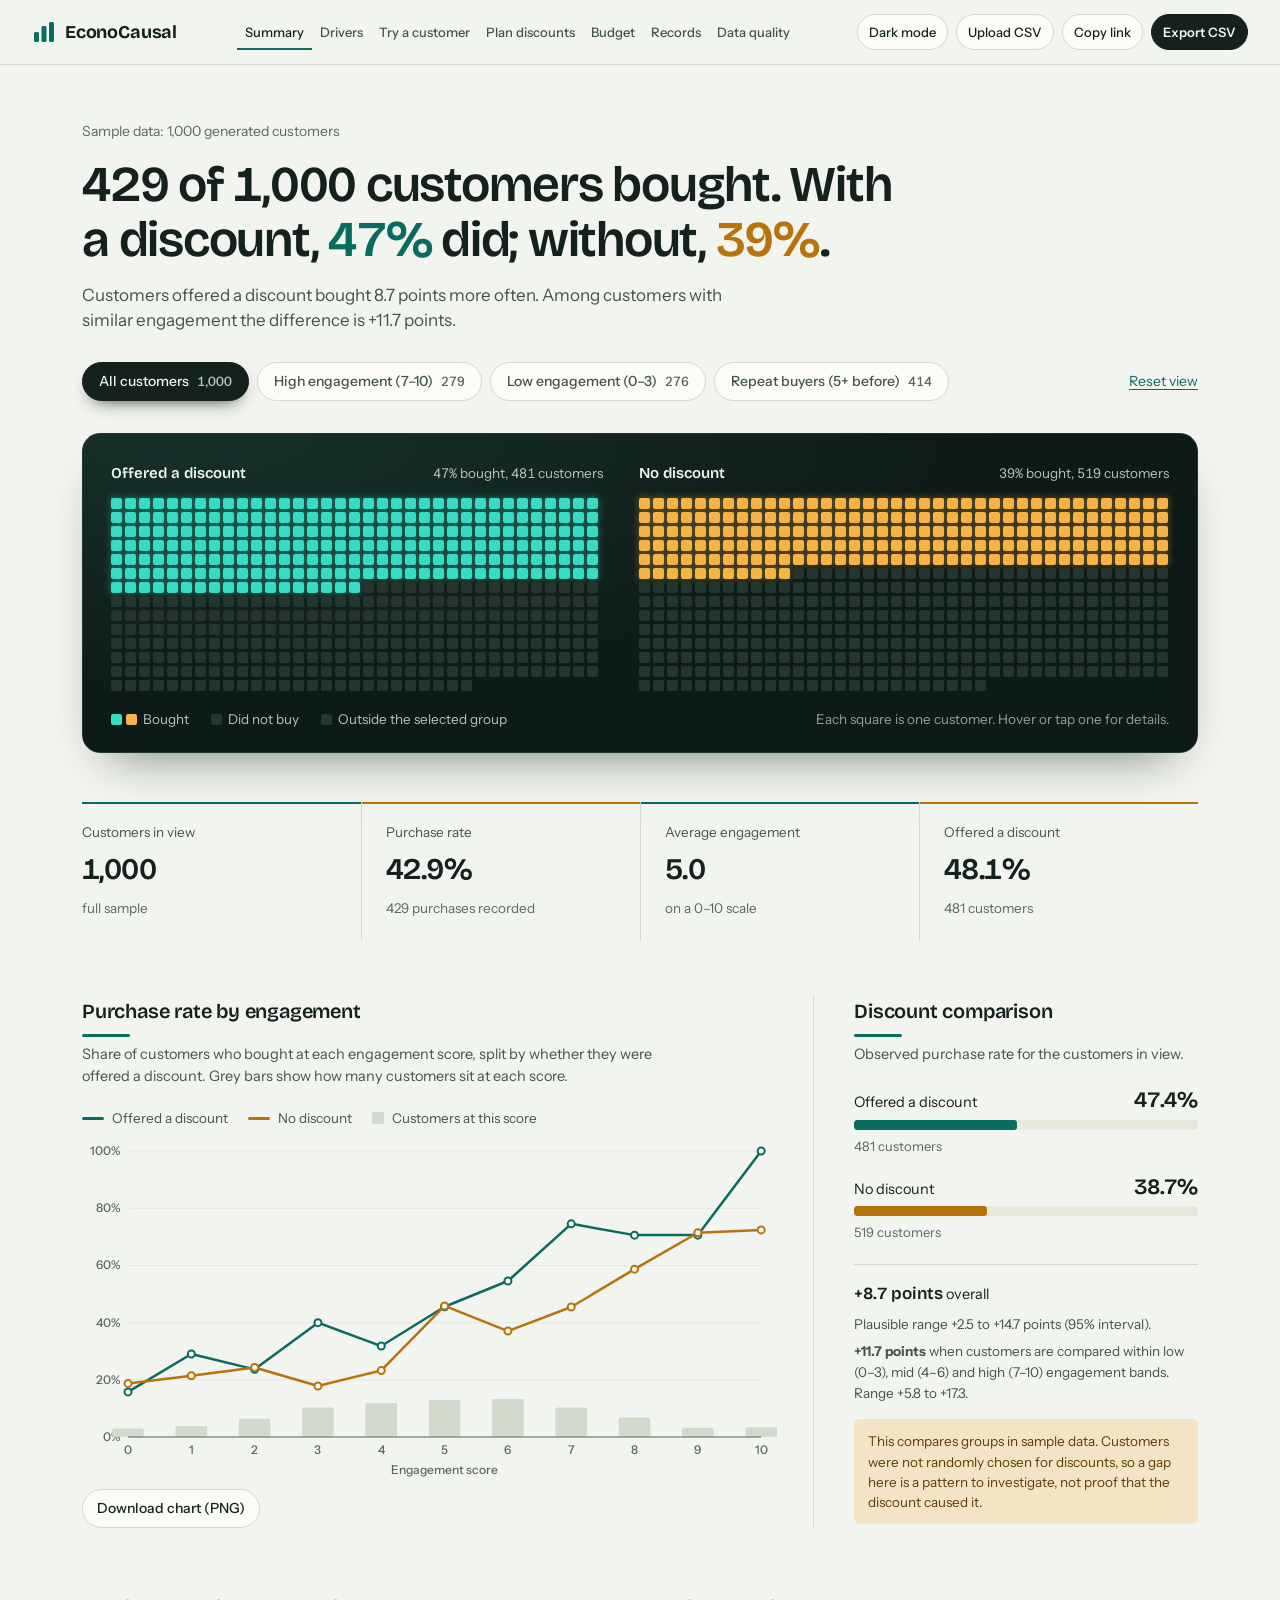
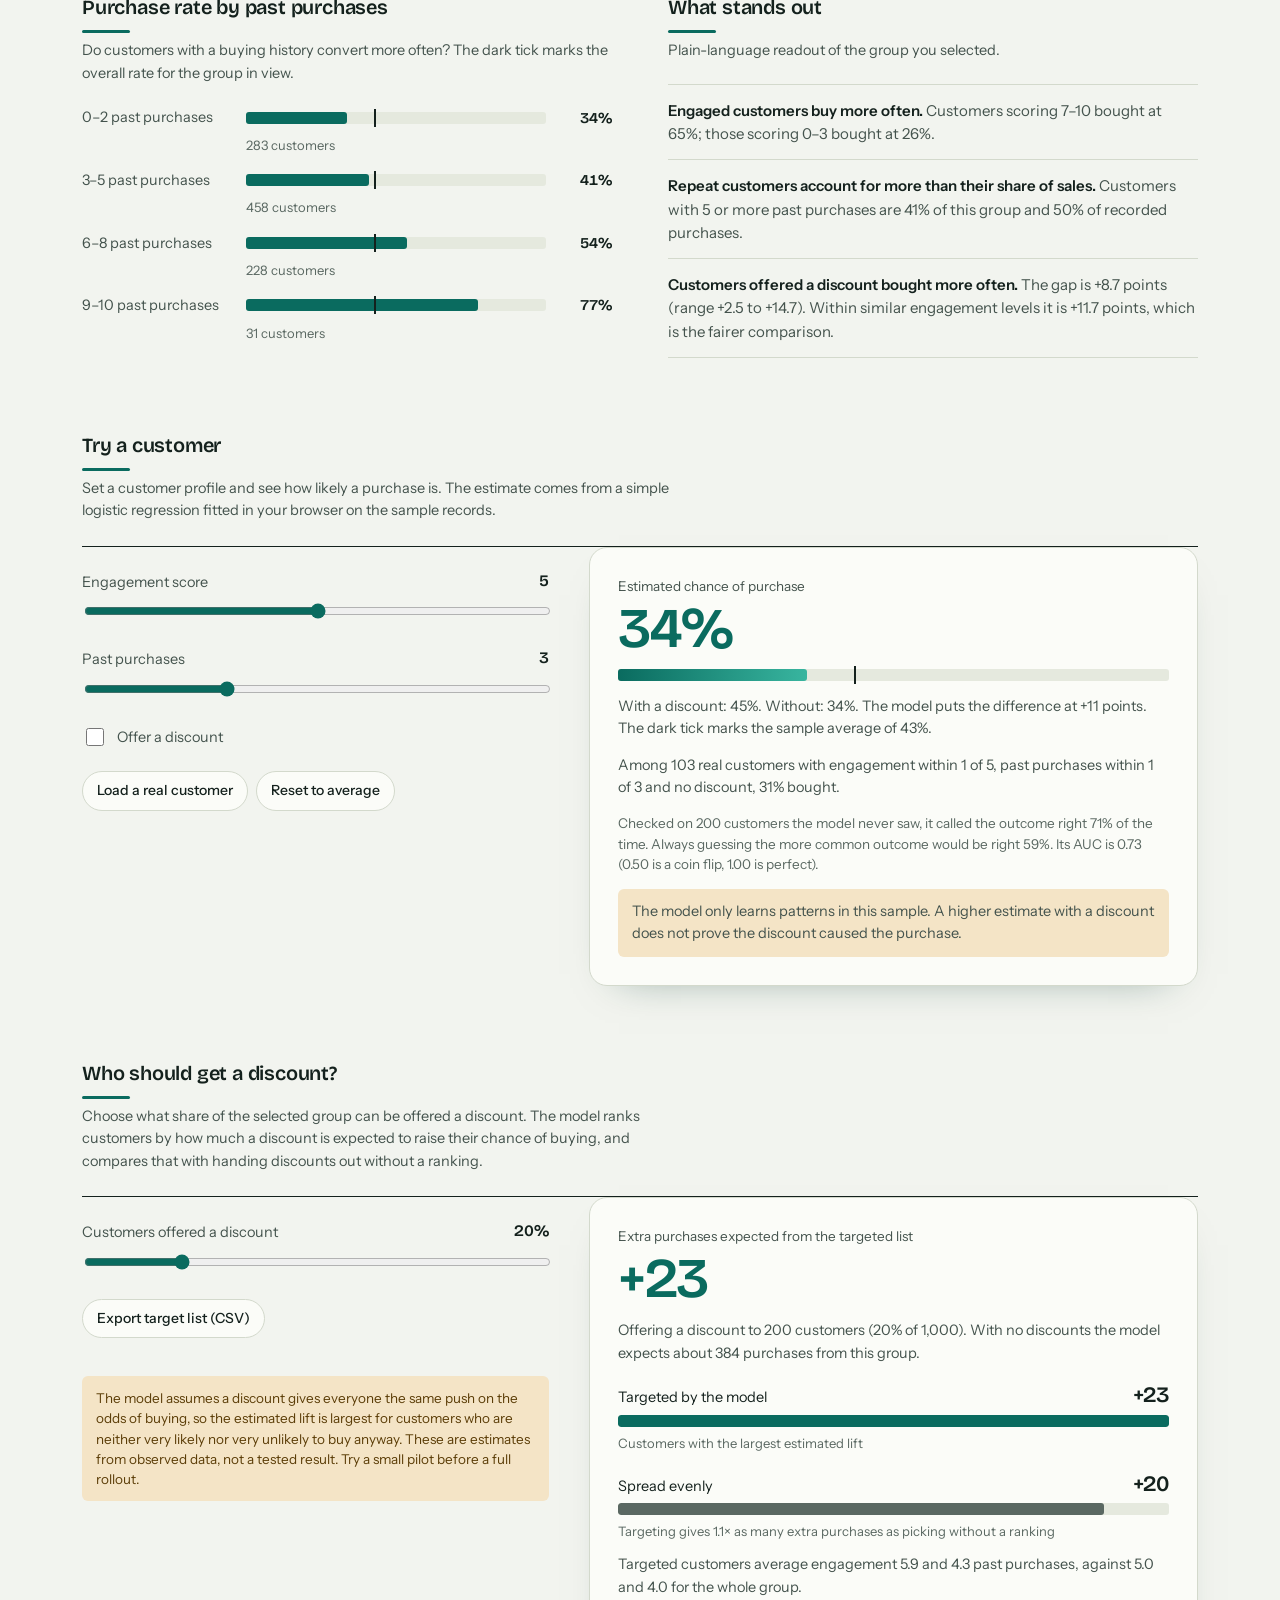
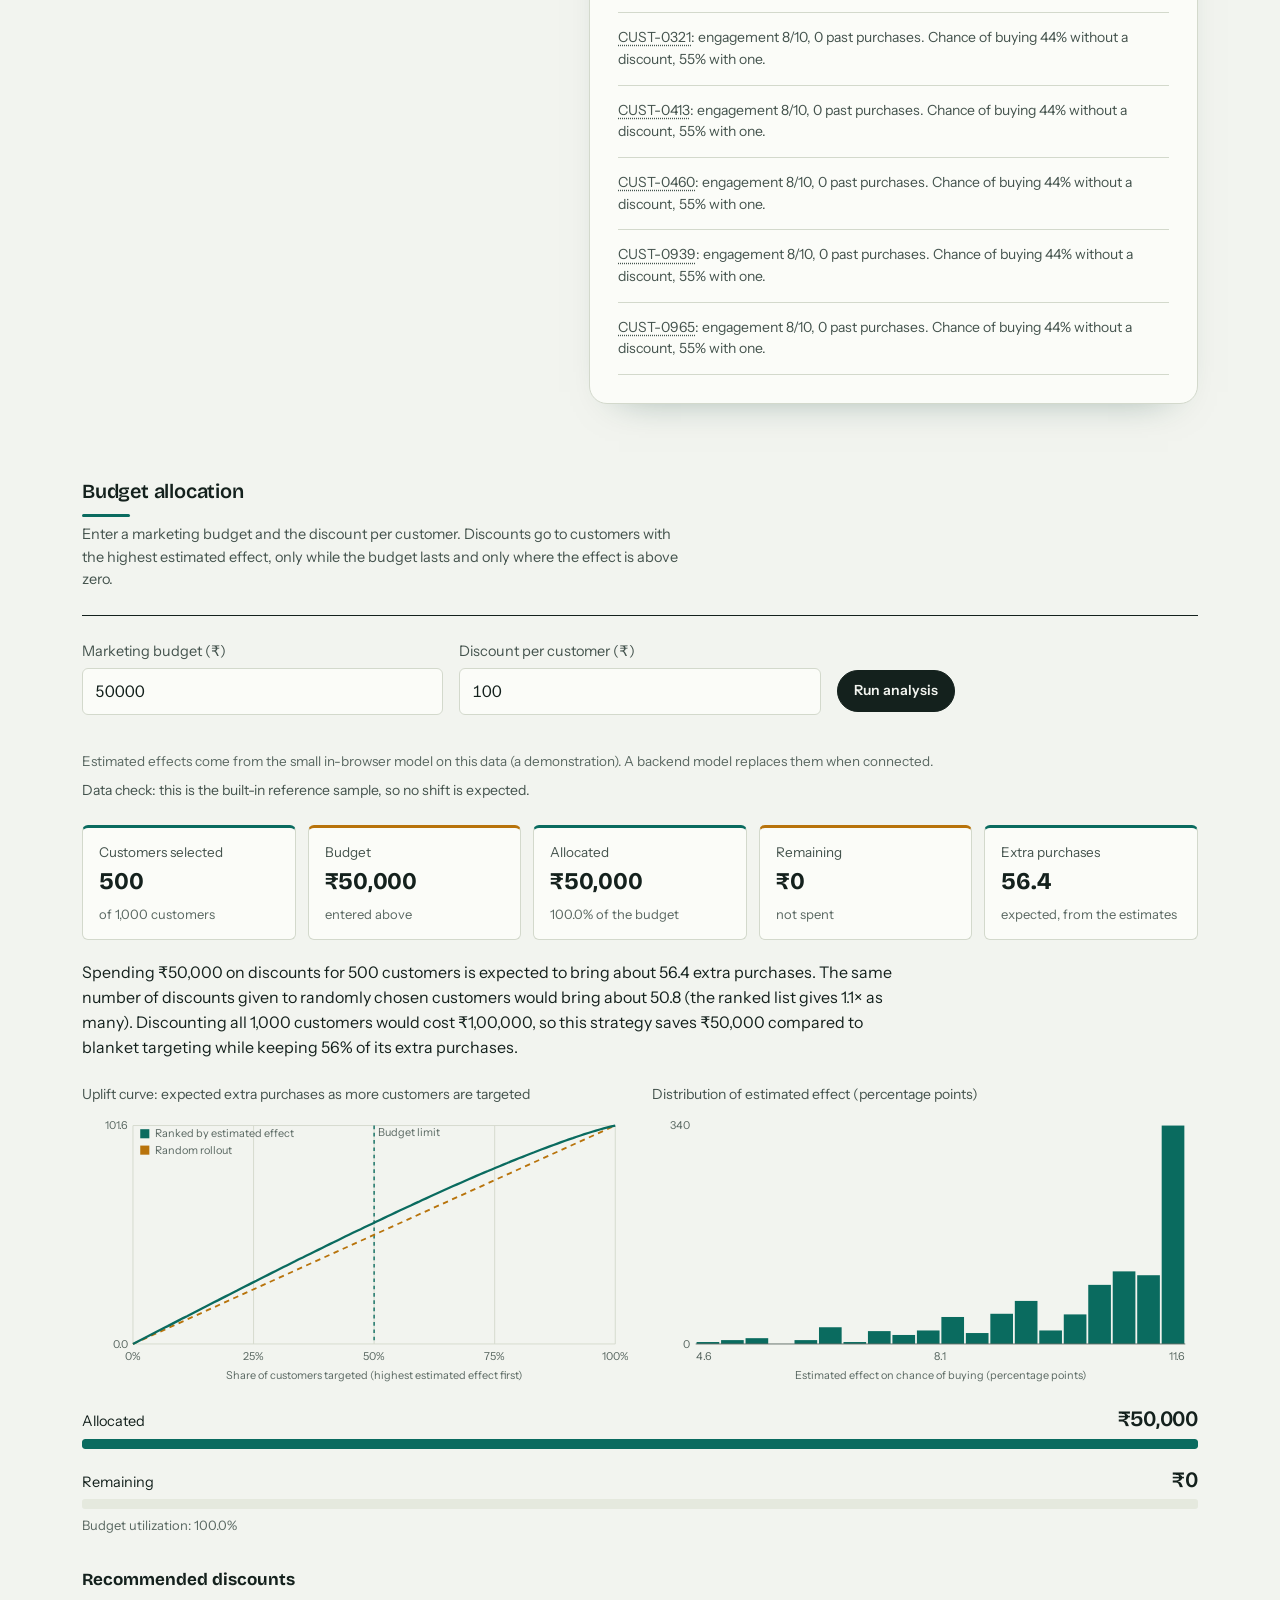
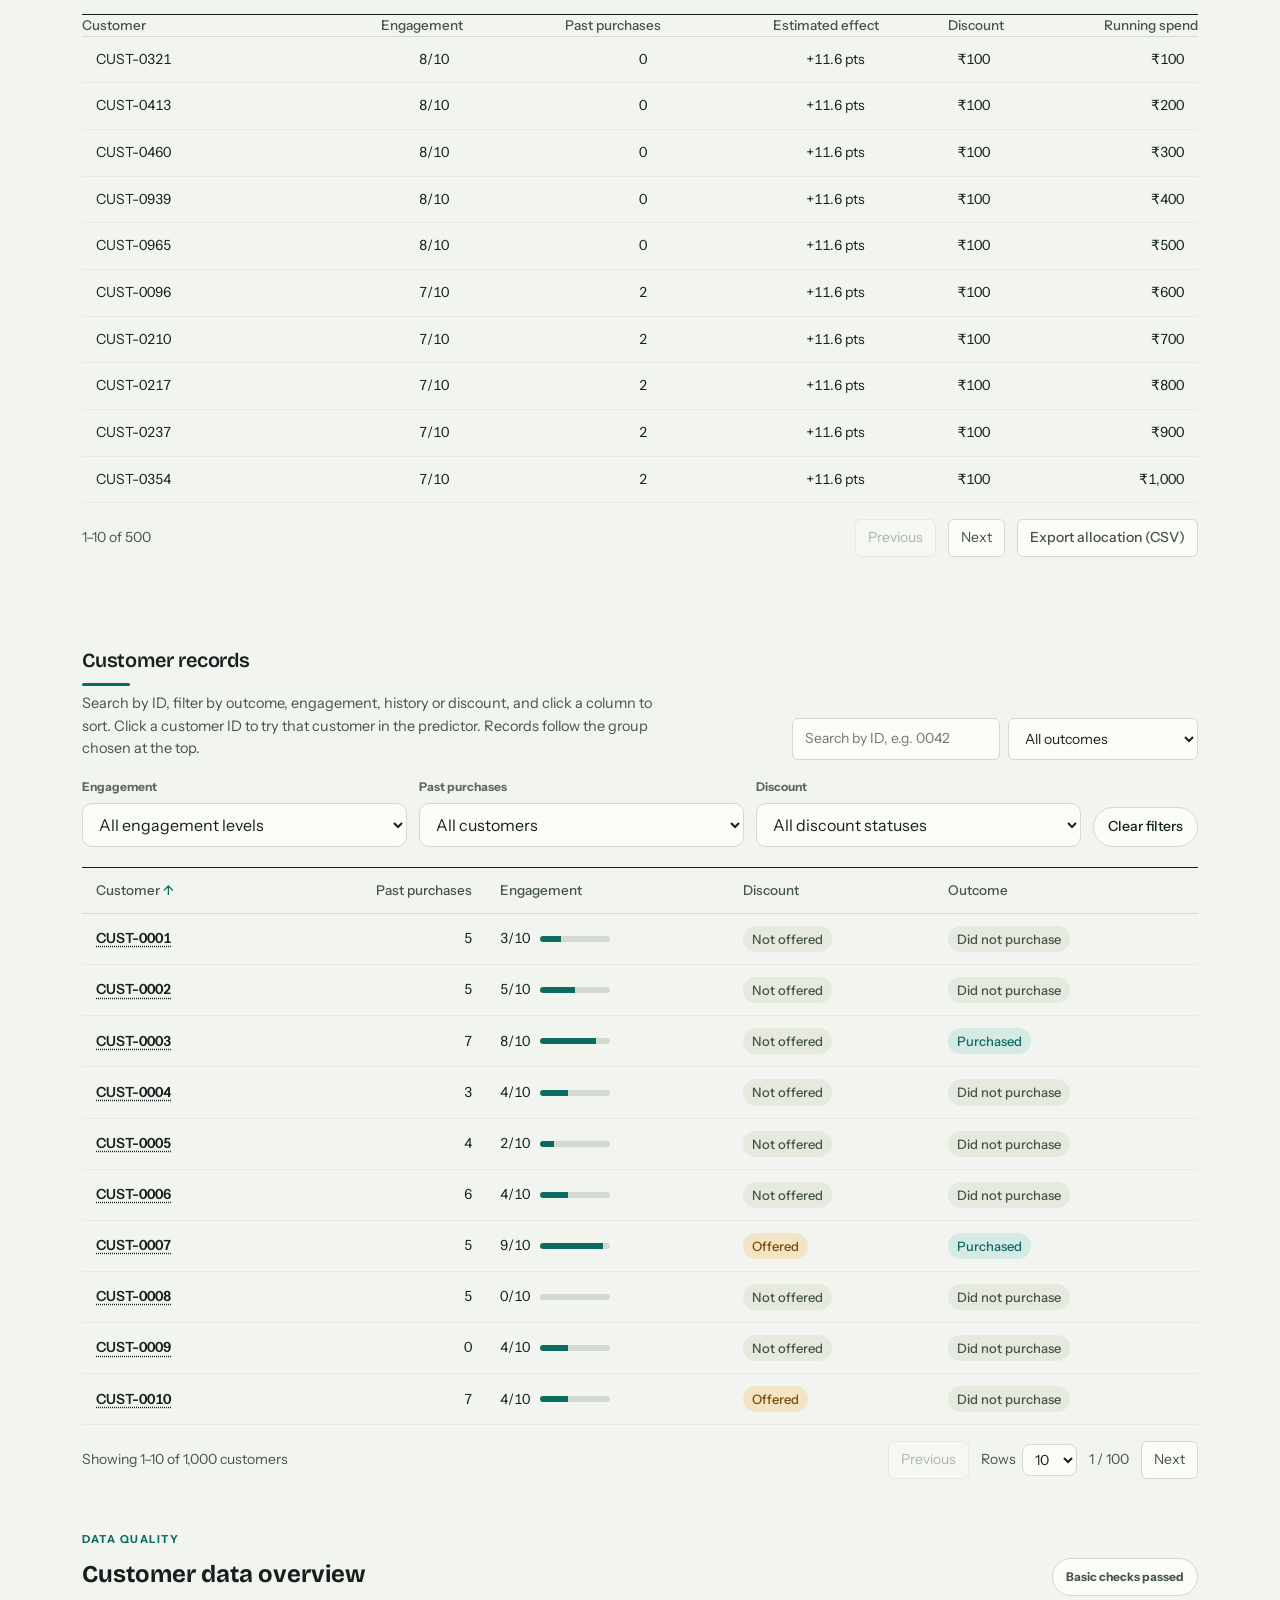
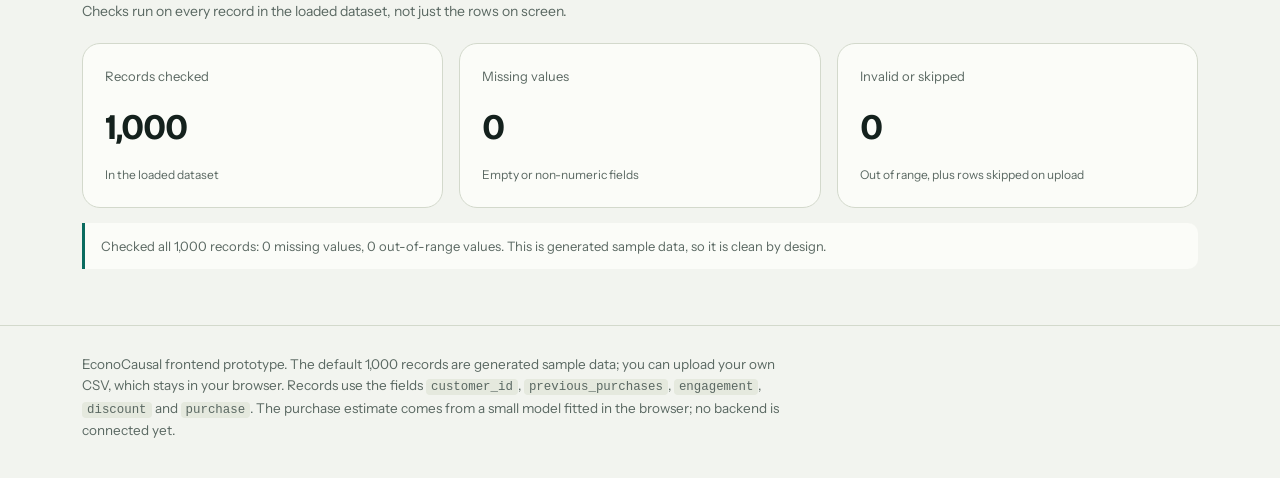
==== commit aed60a1b: "Replace main frontend with Member-3 frontend" ====
--- a/frontend/index.html
+++ b/frontend/index.html
@@ -3,12 +3,16 @@
 <head>
   <meta charset="UTF-8">
   <meta name="viewport" content="width=device-width, initial-scale=1">
-  <title>EconoCasual: customer intelligence</title>
+  <title>EconoCausal: customer intelligence</title>
   <meta name="description" content="Explore who buys, how engaged customers are, and how discounts line up with purchases.">
   <meta name="theme-color" content="#0a6b5f">
   <meta property="og:type" content="website">
-  <meta property="og:title" content="EconoCasual: customer intelligence">
+  <meta property="og:title" content="EconoCausal: customer intelligence">
   <meta property="og:description" content="Explore who buys, how engaged customers are, and how discounts line up with purchases.">
+  <meta property="og:url" content="https://YOUR-USERNAME.github.io/YOUR-REPO/">
+  <meta property="og:image" content="https://YOUR-USERNAME.github.io/YOUR-REPO/og-image.png">
+  <meta property="og:image:alt" content="EconoCausal customer intelligence dashboard">
+  <meta name="twitter:card" content="summary_large_image">
   <link rel="icon" href="data:image/svg+xml,%3Csvg xmlns='http://www.w3.org/2000/svg' viewBox='0 0 24 24'%3E%3Cg fill='%230a6b5f'%3E%3Crect x='2' y='12' width='5' height='10' rx='1.5'/%3E%3Crect x='9.5' y='6' width='5' height='16' rx='1.5'/%3E%3Crect x='17' y='2' width='5' height='20' rx='1.5'/%3E%3C/g%3E%3C/svg%3E">
   <link rel="preconnect" href="https://fonts.googleapis.com">
   <link rel="preconnect" href="https://fonts.gstatic.com" crossorigin>
@@ -17,23 +21,26 @@
   <link rel="stylesheet" href="style.css">
 </head>
 <body>
+<a class="skip" href="#summary">Skip to content</a>
 
 <header class="site-header">
   <div class="wrap topbar">
-    <a class="wordmark" href="#top" aria-label="EconoCasual home">
+    <a class="wordmark" href="#top" aria-label="EconoCausal home">
       <svg viewBox="0 0 24 24" width="24" height="24" aria-hidden="true">
         <rect x="2" y="12" width="5" height="10" rx="1.5"/>
         <rect x="9.5" y="6" width="5" height="16" rx="1.5"/>
         <rect x="17" y="2" width="5" height="20" rx="1.5"/>
       </svg>
-      EconoCasual
+      EconoCausal
     </a>
     <nav class="nav" aria-label="Sections">
       <a href="#summary" class="active">Summary</a>
-      <a href="#drivers">What drives purchases</a>
+      <a href="#drivers">Drivers</a>
       <a href="#predict">Try a customer</a>
       <a href="#target">Plan discounts</a>
-      <a href="#customers">Customer records</a>
+      <a href="#budget">Budget</a>
+      <a href="#customers">Records</a>
+      <a href="#data-quality">Data quality</a>
     </nav>
     <div class="actions">
       <button class="btn-ghost" id="theme" type="button" aria-pressed="false">Dark mode</button>
@@ -47,6 +54,7 @@
 <main id="top">
   <section class="wrap hero" id="summary" aria-labelledby="headline">
     <p class="source"><span id="sourceText">Sample data: 1,000 generated customers</span> <button type="button" class="link" id="useSample" hidden>Back to sample data</button></p>
+    <p class="api-status" id="apiStatus" role="status" hidden></p>
     <h1 id="headline" class="headline" aria-live="polite">Loading customer sample…</h1>
     <p class="subline" id="subline"></p>
 
@@ -90,10 +98,11 @@
           <span><i class="swatch"></i> Customers at this score</span>
         </div>
         <div class="chart" id="trendWrap">
-          <svg id="trend" role="img" tabindex="0" aria-labelledby="trendDesc"></svg>
+          <svg id="trend" role="img" tabindex="0" aria-labelledby="trendDesc" aria-keyshortcuts="ArrowLeft ArrowRight Home End Escape"></svg>
           <div class="tip" id="tip" hidden></div>
         </div>
         <p class="sr-only" id="trendDesc"></p>
+        <div class="chart-actions"><button type="button" class="btn-ghost" id="chartPng">Download chart (PNG)</button></div>
       </div>
 
       <aside class="drivers-side">
@@ -186,6 +195,52 @@
     </div>
   </section>
 
+  <section class="wrap predict" id="budget" aria-labelledby="bud-title">
+    <div class="sec-head">
+      <h2 id="bud-title">Budget allocation</h2>
+      <p>Enter a marketing budget and the discount per customer. Discounts go to customers with the highest estimated effect, only while the budget lasts and only where the effect is above zero.</p>
+    </div>
+    <form class="b-form" id="bForm" novalidate>
+      <div class="b-field">
+        <label for="bBudget">Marketing budget (₹)</label>
+        <input id="bBudget" type="text" inputmode="numeric" autocomplete="off" value="50000" aria-describedby="bBudgetErr">
+        <small class="b-err" id="bBudgetErr" role="alert"></small>
+      </div>
+      <div class="b-field">
+        <label for="bDisc">Discount per customer (₹)</label>
+        <input id="bDisc" type="text" inputmode="numeric" autocomplete="off" value="100" aria-describedby="bDiscErr">
+        <small class="b-err" id="bDiscErr" role="alert"></small>
+      </div>
+      <button class="btn" id="bRun" type="submit">Run analysis</button>
+    </form>
+    <p class="b-note" id="bSource"></p>
+    <p class="b-drift" id="bDrift" role="status"></p>
+    <div id="bResults">
+      <div class="b-cards" id="bCards"></div>
+      <p class="b-summary" id="bSummary" aria-live="polite"></p>
+      <div class="b-charts">
+        <figure><figcaption>Uplift curve: expected extra purchases as more customers are targeted</figcaption><svg id="bUplift" viewBox="0 0 600 300" role="img" aria-label="Uplift curve"></svg></figure>
+        <figure><figcaption>Distribution of estimated effect (percentage points)</figcaption><svg id="bHist" viewBox="0 0 600 300" role="img" aria-label="Histogram of estimated effects"></svg></figure>
+      </div>
+      <ul class="compare" id="bUsage"></ul>
+      <h3 class="b-h3">Recommended discounts</h3>
+      <div class="table-scroll" tabindex="0" role="region" aria-label="Allocation table">
+        <table>
+          <thead><tr><th scope="col">Customer</th><th scope="col" class="num">Engagement</th><th scope="col" class="num">Past purchases</th><th scope="col" class="num">Estimated effect</th><th scope="col" class="num">Discount</th><th scope="col" class="num">Running spend</th></tr></thead>
+          <tbody id="bRows"></tbody>
+        </table>
+      </div>
+      <div class="pager">
+        <span id="bPageInfo" aria-live="polite"></span>
+        <div class="pager-ctl">
+          <button type="button" id="bPrev">Previous</button>
+          <button type="button" id="bNext">Next</button>
+          <button type="button" class="btn-ghost" id="bExport">Export allocation (CSV)</button>
+        </div>
+      </div>
+    </div>
+  </section>
+
   <section class="wrap records" id="customers" aria-labelledby="rec-title">
     <div class="rec-head">
       <div class="sec-head">
@@ -193,7 +248,7 @@
         <p>Search by ID, filter by outcome, engagement, history or discount, and click a column to sort. Click a customer ID to try that customer in the predictor. Records follow the group chosen at the top.</p>
       </div>
       <div class="filters">
-        <input type="search" id="search" inputmode="numeric" placeholder="Search by ID, e.g. 0042" aria-label="Search by customer ID" autocomplete="off">
+        <input type="search" id="search" inputmode="numeric" maxlength="4" pattern="[0-9]*" placeholder="Search by ID, e.g. 0042" aria-label="Search by customer ID" autocomplete="off">
         <select id="purchaseFilter" aria-label="Filter by outcome">
           <option value="all">All outcomes</option>
           <option value="1">Purchased</option>
@@ -246,55 +301,53 @@
       <span id="summaryText" aria-live="polite"></span>
       <div class="pager-ctl">
         <button type="button" id="prev">Previous</button>
+        <label class="page-size">Rows
+          <select id="pageSize" aria-label="Rows per page">
+            <option value="10">10</option>
+            <option value="25">25</option>
+            <option value="50">50</option>
+          </select>
+        </label>
         <span id="pageText"></span>
         <button type="button" id="next">Next</button>
       </div>
     </div>
   </section>
 
-<!-- EconoCasual: Data Quality Panel -->
-<section class="wrap quality-section" id="data-quality" aria-labelledby="quality-title">
+<!-- Data quality panel -->
+  <section class="wrap quality-section" id="data-quality" aria-labelledby="quality-title">
     <div class="quality-header">
-        <div>
-            <span class="section-eyebrow">DATA QUALITY</span>
-            <h2 id="quality-title">Customer data overview</h2>
-            <p>Checks run on every record in the loaded dataset, not just the rows on screen.</p>
-        </div>
-
-        <span class="quality-badge" id="quality-status">
-            Awaiting analysis
-        </span>
-    </div>
-
+      <div>
+        <span class="section-eyebrow">DATA QUALITY</span>
+        <h2 id="quality-title">Customer data overview</h2>
+        <p>Checks run on every record in the loaded dataset, not just the rows on screen.</p>
+      </div>
+      <span class="quality-badge" id="quality-status">Awaiting analysis</span>
+    </div>
     <div class="quality-grid">
-        <article class="quality-card">
-            <span class="quality-label">Records checked</span>
-            <strong id="quality-visible">0</strong>
-            <p>In the loaded dataset</p>
-        </article>
-
-        <article class="quality-card">
-            <span class="quality-label">Missing values</span>
-            <strong id="quality-missing">—</strong>
-            <p>Empty or non-numeric fields</p>
-        </article>
-
-        <article class="quality-card">
-            <span class="quality-label">Invalid or skipped</span>
-            <strong id="quality-invalid">—</strong>
-            <p>Out of range, plus rows skipped on upload</p>
-        </article>
-    </div>
-
-    <p class="quality-note" id="quality-note" aria-live="polite">
-        Quality checks run when data loads.
-    </p>
-</section>
+      <article class="quality-card">
+        <span class="quality-label">Records checked</span>
+        <strong id="quality-visible">0</strong>
+        <p>In the loaded dataset</p>
+      </article>
+      <article class="quality-card">
+        <span class="quality-label">Missing values</span>
+        <strong id="quality-missing">—</strong>
+        <p>Empty or non-numeric fields</p>
+      </article>
+      <article class="quality-card">
+        <span class="quality-label">Invalid or skipped</span>
+        <strong id="quality-invalid">—</strong>
+        <p>Out of range, plus rows skipped on upload</p>
+      </article>
+    </div>
+    <p class="quality-note" id="quality-note" aria-live="polite">Quality checks run when data loads.</p>
+  </section>
 </main>
 
 <footer class="site-footer">
   <div class="wrap">
-    <p>EconoCasual frontend prototype. The default 1,000 records are generated sample data; you can upload your own CSV, which stays in your browser. Records use the fields <code>customer_id</code>, <code>previous_purchases</code>, <code>engagement</code>, <code>discount</code> and <code>purchase</code>. The purchase estimate comes from a small model fitted in the browser; no backend is connected yet.</p>
+    <p>EconoCausal frontend prototype. The default 1,000 records are generated sample data; you can upload your own CSV, which stays in your browser. Records use the fields <code>customer_id</code>, <code>previous_purchases</code>, <code>engagement</code>, <code>discount</code> and <code>purchase</code>. The purchase estimate comes from a small model fitted in the browser; no backend is connected yet.</p>
   </div>
 </footer>
 
@@ -303,7 +356,7 @@
   <div class="dlg">
     <h2 id="uTitle">Check your file</h2>
     <div id="uBody"></div>
-    <p class="u-note">Columns needed: <code>previous_purchases</code>, <code>engagement</code> (0–10), <code>discount</code> and <code>purchase</code> (0/1 or yes/no). <code>customer_id</code> is optional. The file is read in your browser and is not uploaded anywhere.</p>
+    <p class="u-note">Columns needed: <code>previous_purchases</code>, <code>engagement</code> (0–10), <code>discount</code> and <code>purchase</code> (0/1 or yes/no). <code>customer_id</code> is optional (kept when every value is a unique whole number from 1 to 9999). The file is read in your browser and is not uploaded anywhere.</p>
     <div class="dlg-actions">
       <button type="button" class="btn-ghost" id="uTemplate">Download a template</button>
       <button type="button" class="btn-ghost" id="uAgain">Choose another file</button>
@@ -316,6 +369,7 @@
 <div id="toast" role="status" aria-live="polite"></div>
 <script src="config.js"></script>
 <script src="script.js"></script>
+<script src="budget.js"></script>
 <script>(function(){var h=document.querySelector(".site-header");if(!h)return;function f(){h.classList.toggle("scrolled",window.scrollY>8)}addEventListener("scroll",f,{passive:true});f()})()</script>
 </body>
 </html>
--- a/frontend/style.css
+++ b/frontend/style.css
@@ -1,4 +1,4 @@
-/* EconoCasual: customer intelligence dashboard
+/* EconoCausal: customer intelligence dashboard
    Paper and ink, with two colours that always mean the same thing:
    teal = offered a discount, amber = no discount. */
 
@@ -40,10 +40,6 @@
 :focus-visible { outline: 2px solid var(--teal); outline-offset: 2px; border-radius: 4px; }
 
 .wrap { width: 100%; max-width: 1180px; margin: 0 auto; padding: 0 32px; }
-.sr-only {
-  position: absolute; width: 1px; height: 1px; overflow: hidden;
-  clip: rect(0 0 0 0); white-space: nowrap;
-}
 .noscript { margin: 0; padding: 16px 32px; background: var(--amber-soft); color: var(--amber-ink); }
 
 /* Header */
@@ -413,10 +409,6 @@
 @media print { dialog, #theme, #upload { display: none !important; } }
 
 
-/* ==========================================
-   ECONOCASUAL - FRONTEND ENHANCEMENTS
-   ========================================== */
-
 /* Data quality panel */
 
 .quality-section {
@@ -471,12 +463,6 @@
     border: 1px solid var(--rule);
     border-radius: 18px;
     background: var(--surface);
-    box-shadow: 0 12px 28px rgba(20, 33, 29, 0.07);
-    transition: transform 180ms ease, border-color 180ms ease;
-}
-
-.quality-card:hover {
-    transform: translateY(-3px);
 }
 
 .quality-label {
@@ -572,15 +558,6 @@
 
 }
 
-@media (prefers-reduced-motion: reduce) {
-    .quality-card {
-        transition: none !important;
-    }
-
-    .quality-card:hover {
-        transform: none;
-    }
-}
 /* Records section (restored) */
 .records .advanced-filters { margin-top: 18px; }
 .segments .link#resetDashboard { margin-left: auto; align-self: center; }
@@ -607,10 +584,9 @@
 .site-header.scrolled { box-shadow: 0 6px 18px -14px rgba(20, 33, 29, .45); }
 
 
-/* EconoCasual polish layer: loads AFTER style.css, so delete this file to go back to the old look. */
+/* ---------- Visual polish layer ---------- */
 
 /* 1. Header: scroll-progress line */
-.site-header { position: sticky; }
 .scroll-bar { position: absolute; left: 0; bottom: -1px; height: 3px; width: 100%; background: linear-gradient(90deg, var(--teal), var(--amber)); transform: scaleX(var(--p, 0)); transform-origin: left; pointer-events: none; }
 
 /* 2. The memorable thing: customer field as a dark "stage" with glowing buyers and one scan sweep */
@@ -676,22 +652,10 @@
   .scroll-bar { display: none; }
 }
 
-/* Header fix: on desktop keep logo, tabs and buttons on ONE row (tabs scroll if the window is tight) */
-@media (min-width: 961px) {
-  .topbar { flex-wrap: nowrap; gap: 16px; }
-  .wordmark { flex: none; }
-  .nav { flex: 1 1 auto; min-width: 0; justify-content: center; gap: 2px; overflow-x: auto; scrollbar-width: none; }
-  .nav::-webkit-scrollbar { display: none; }
-  .nav a { white-space: nowrap; padding: 8px 10px; font-size: 13.5px; }
-  .actions { flex: none; gap: 6px; }
-  .actions .btn, .actions .btn-ghost { white-space: nowrap; padding: 7px 13px; font-size: 13.5px; }
-}
 /* Keep every header button text on one line at any width */
 .actions .btn, .actions .btn-ghost { white-space: nowrap; }
 
-/* ==========================================================
-   EconoCasual: FINAL FIXES (paste at the very bottom of style.css)
-   ========================================================== */
+/* ---------- Header, accessibility and dark-mode fixes ---------- */
 
 /* 1. Header tabs: no more cut-off "ummary" / "Customer recorc" */
 @media (min-width: 961px) {
@@ -739,4 +703,46 @@
 @media (max-width: 720px) {
   .actions { flex-wrap: wrap; justify-content: flex-end; }
   .topbar { row-gap: 6px; }
-}+}
+
+/* ---------- Data status, chart actions, page size, keyboard squares ---------- */
+.api-status { margin: 8px 0 0; font-size: 14px; color: var(--ink-2); }
+.chart-actions { margin-top: 12px; }
+.page-size { display: inline-flex; align-items: center; gap: 6px; font-size: 14px; color: var(--ink-2); }
+.page-size select { padding: 5px 8px; border: 1px solid var(--rule); border-radius: 8px; background: var(--surface); color: var(--ink); }
+#peopleGroups:focus-visible { outline: 2px solid var(--teal); outline-offset: 8px; }
+.d.kb { outline: 2px solid var(--ink); outline-offset: 1px; opacity: 1; transform: none; position: relative; z-index: 1; }
+
+/* Skip link (keyboard users) */
+.skip {
+  position: absolute; left: 12px; top: -48px; z-index: 100;
+  padding: 10px 16px; border-radius: 6px;
+  background: var(--ink); color: var(--paper); font-weight: 600;
+}
+.skip:focus { top: 12px; }
+
+/* ---------- Budget allocation section ---------- */
+.b-form { display: grid; grid-template-columns: repeat(auto-fit, minmax(min(100%, 220px), 1fr)); gap: 16px; align-items: start; margin-top: 24px; padding-top: 24px; border-top: 1px solid var(--ink); }
+.b-field label { display: block; font-size: 14.5px; color: var(--ink-2); margin-bottom: 6px; }
+.b-field input { width: 100%; padding: 10px 12px; border: 1px solid var(--rule); border-radius: 6px; background: var(--surface); font-variant-numeric: tabular-nums; }
+.b-field input.bad { border-color: var(--amber); box-shadow: 0 0 0 1px var(--amber); }
+.b-err { display: block; min-height: 20px; margin-top: 4px; font-size: 13.5px; color: var(--amber-ink); }
+#bRun { align-self: center; justify-self: start; margin-top: 4px; }
+#bRun:disabled { opacity: .7; cursor: progress; }
+.b-note { margin: 12px 0 0; font-size: 13.5px; color: var(--ink-3); }
+.b-drift { margin: 8px 0 0; font-size: 14px; color: var(--ink-2); }
+.b-drift.warn { padding: 10px 14px; border-left: 4px solid var(--amber); background: var(--amber-soft); color: var(--amber-ink); border-radius: 4px; }
+.b-cards { display: grid; grid-template-columns: repeat(auto-fit, minmax(min(100%, 170px), 1fr)); gap: 12px; margin-top: 24px; }
+.b-card { padding: 14px 16px; background: var(--surface); border: 1px solid var(--rule); border-top: 3px solid var(--teal); border-radius: 6px; }
+.b-card:nth-child(even) { border-top-color: var(--amber); }
+.b-card span { display: block; font-size: 13.5px; color: var(--ink-2); }
+.b-card strong { display: block; font-size: 24px; letter-spacing: -.01em; font-variant-numeric: tabular-nums; overflow-wrap: anywhere; }
+.b-card small { color: var(--ink-3); font-size: 13px; }
+.b-summary { margin: 20px 0 0; max-width: 75ch; font-size: 16px; color: var(--ink); }
+.b-charts { display: grid; grid-template-columns: repeat(auto-fit, minmax(min(100%, 340px), 1fr)); gap: 24px; margin: 24px 0 0; }
+.b-charts figure { margin: 0; min-width: 0; }
+.b-charts figcaption { font-size: 14px; color: var(--ink-2); margin-bottom: 6px; }
+.b-charts svg { width: 100%; height: auto; display: block; }
+.b-h3 { margin: 32px 0 0; font-size: 17px; }
+#bResults .num { text-align: right; font-variant-numeric: tabular-nums; }
+#bResults .b-empty { text-align: center; color: var(--ink-3); padding: 24px 0; }
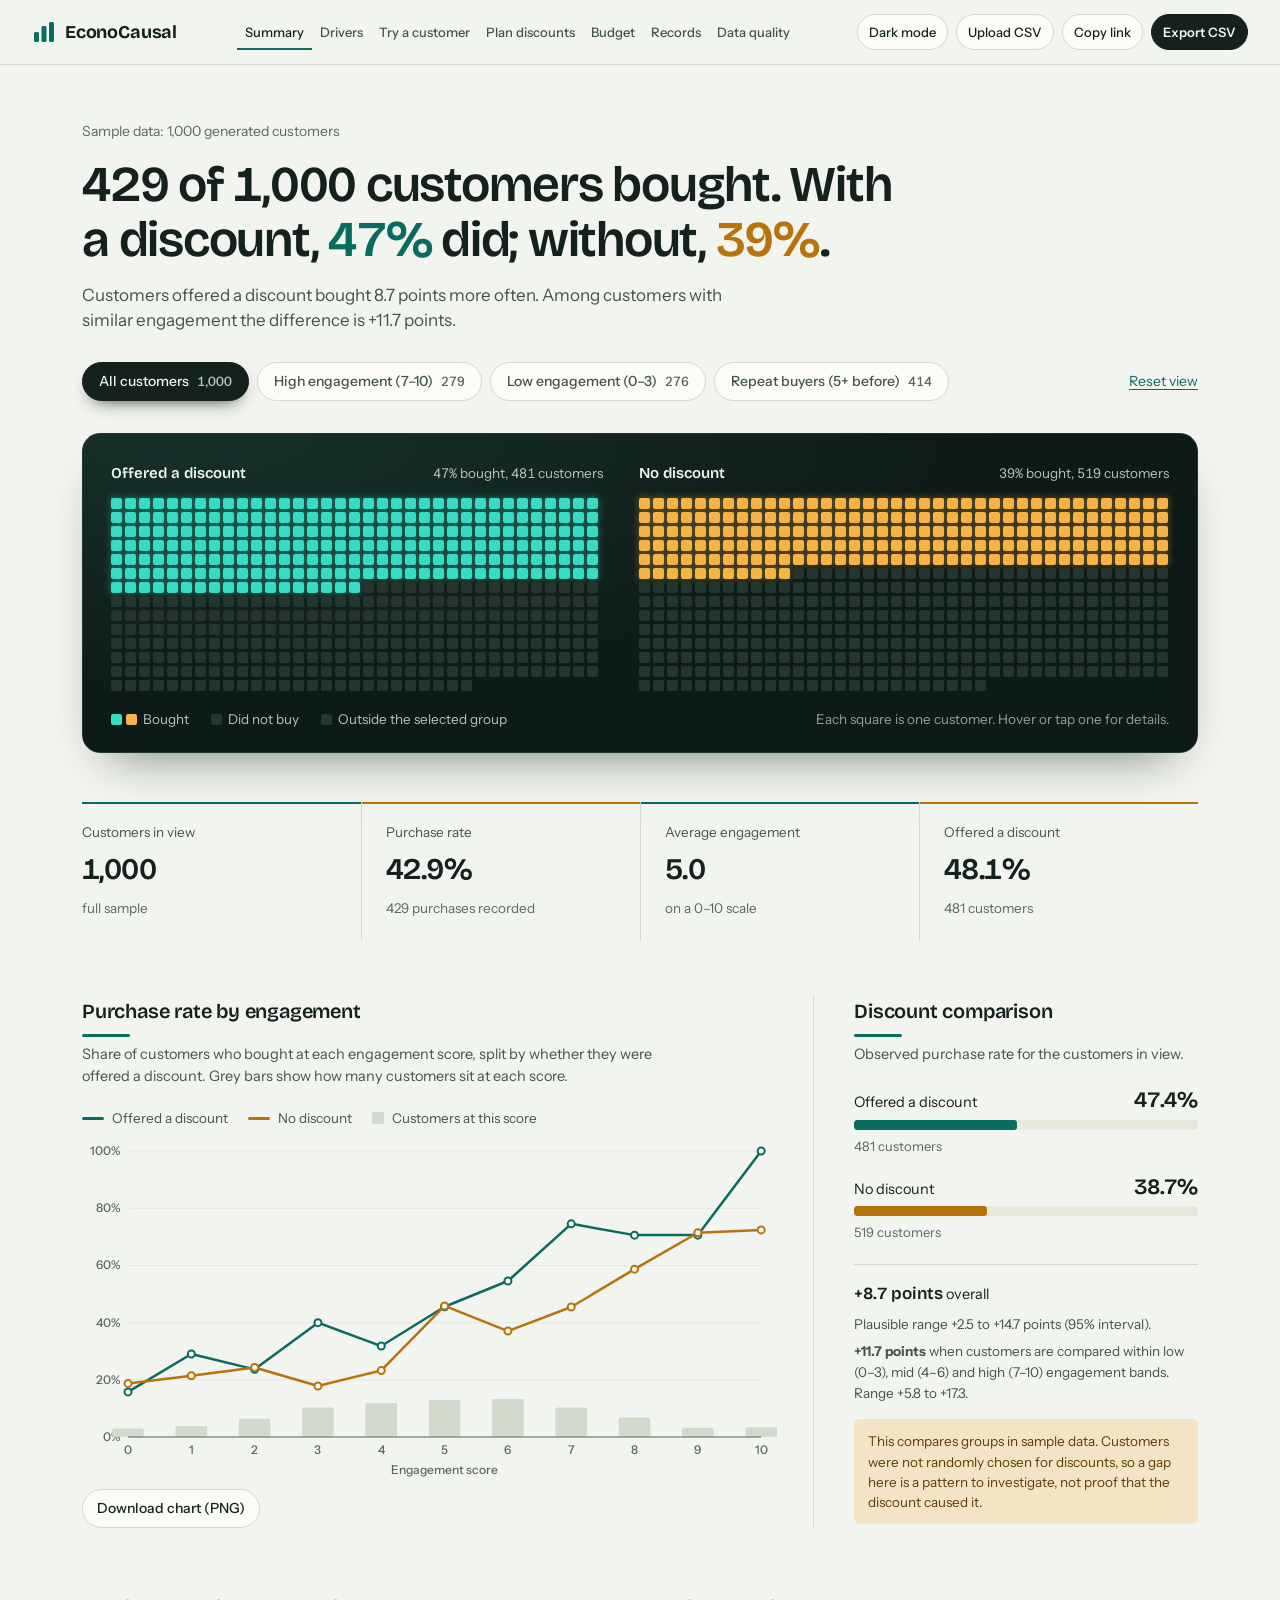
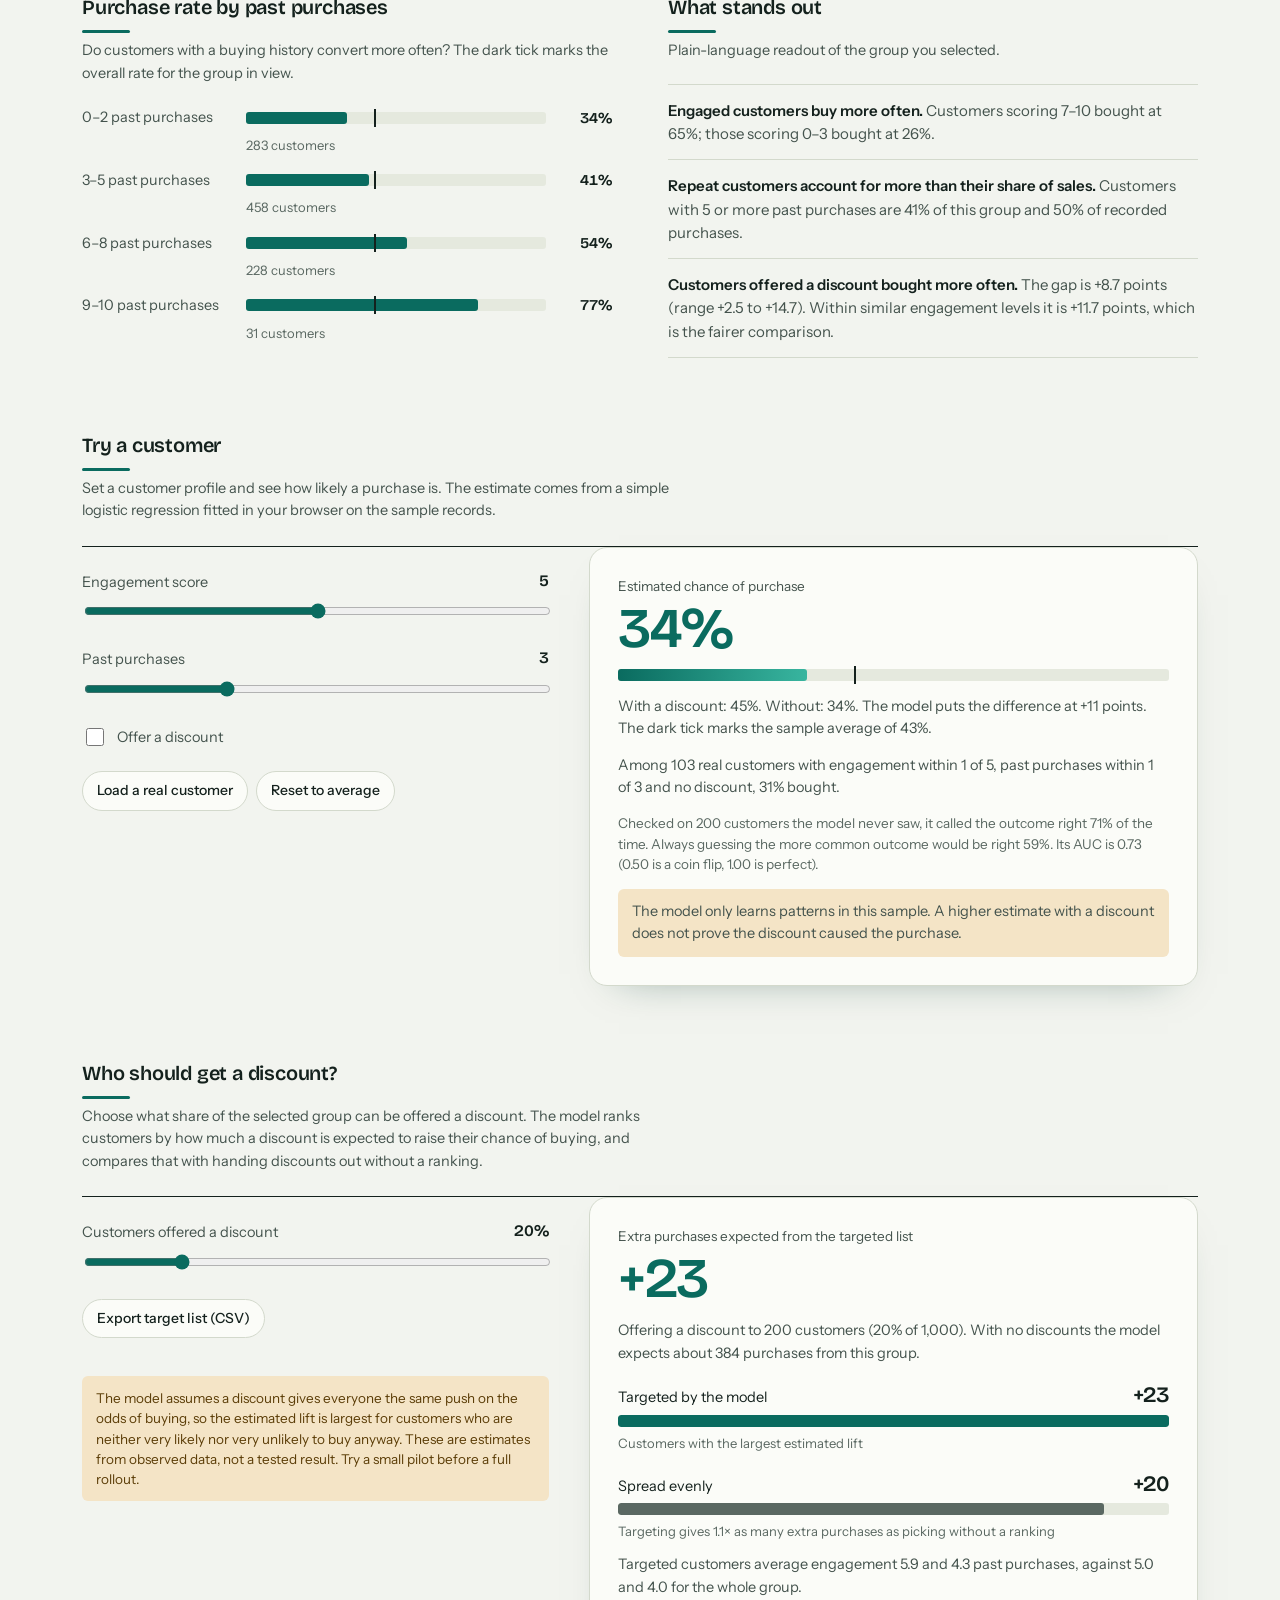
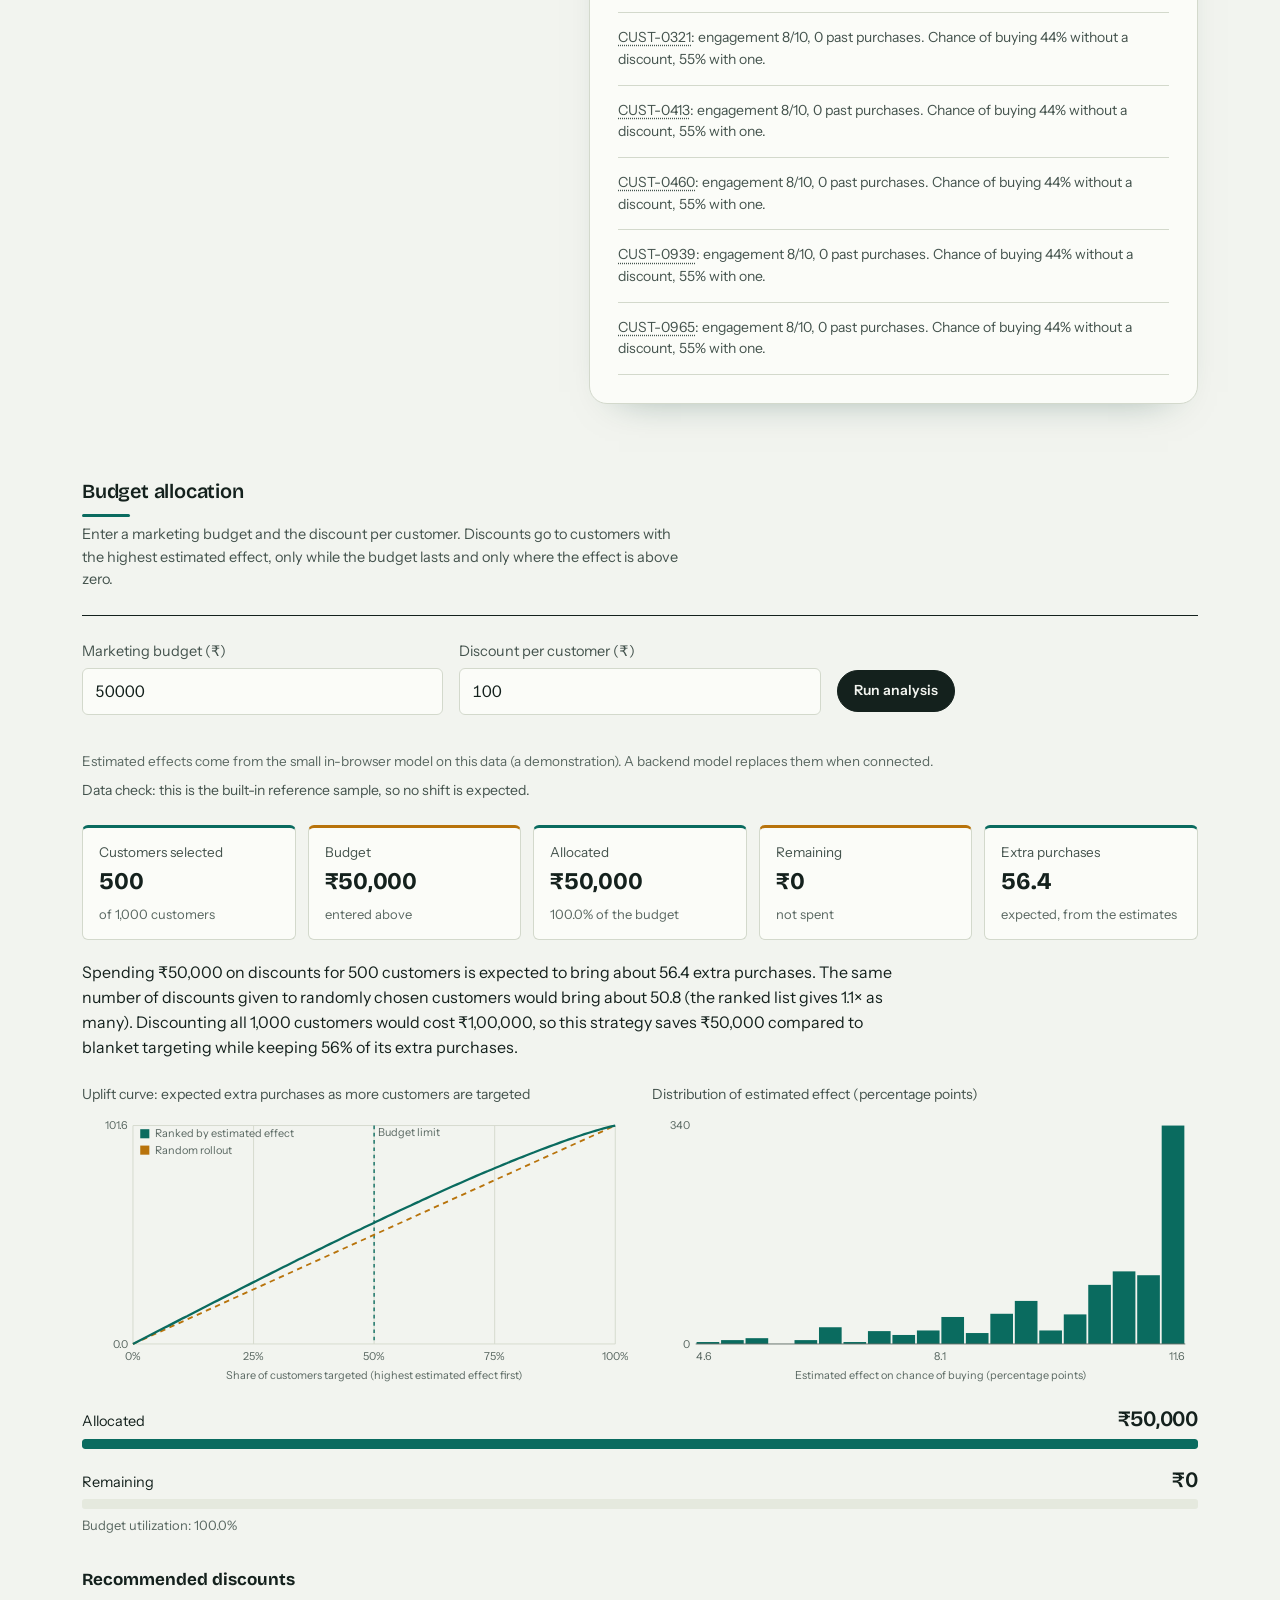
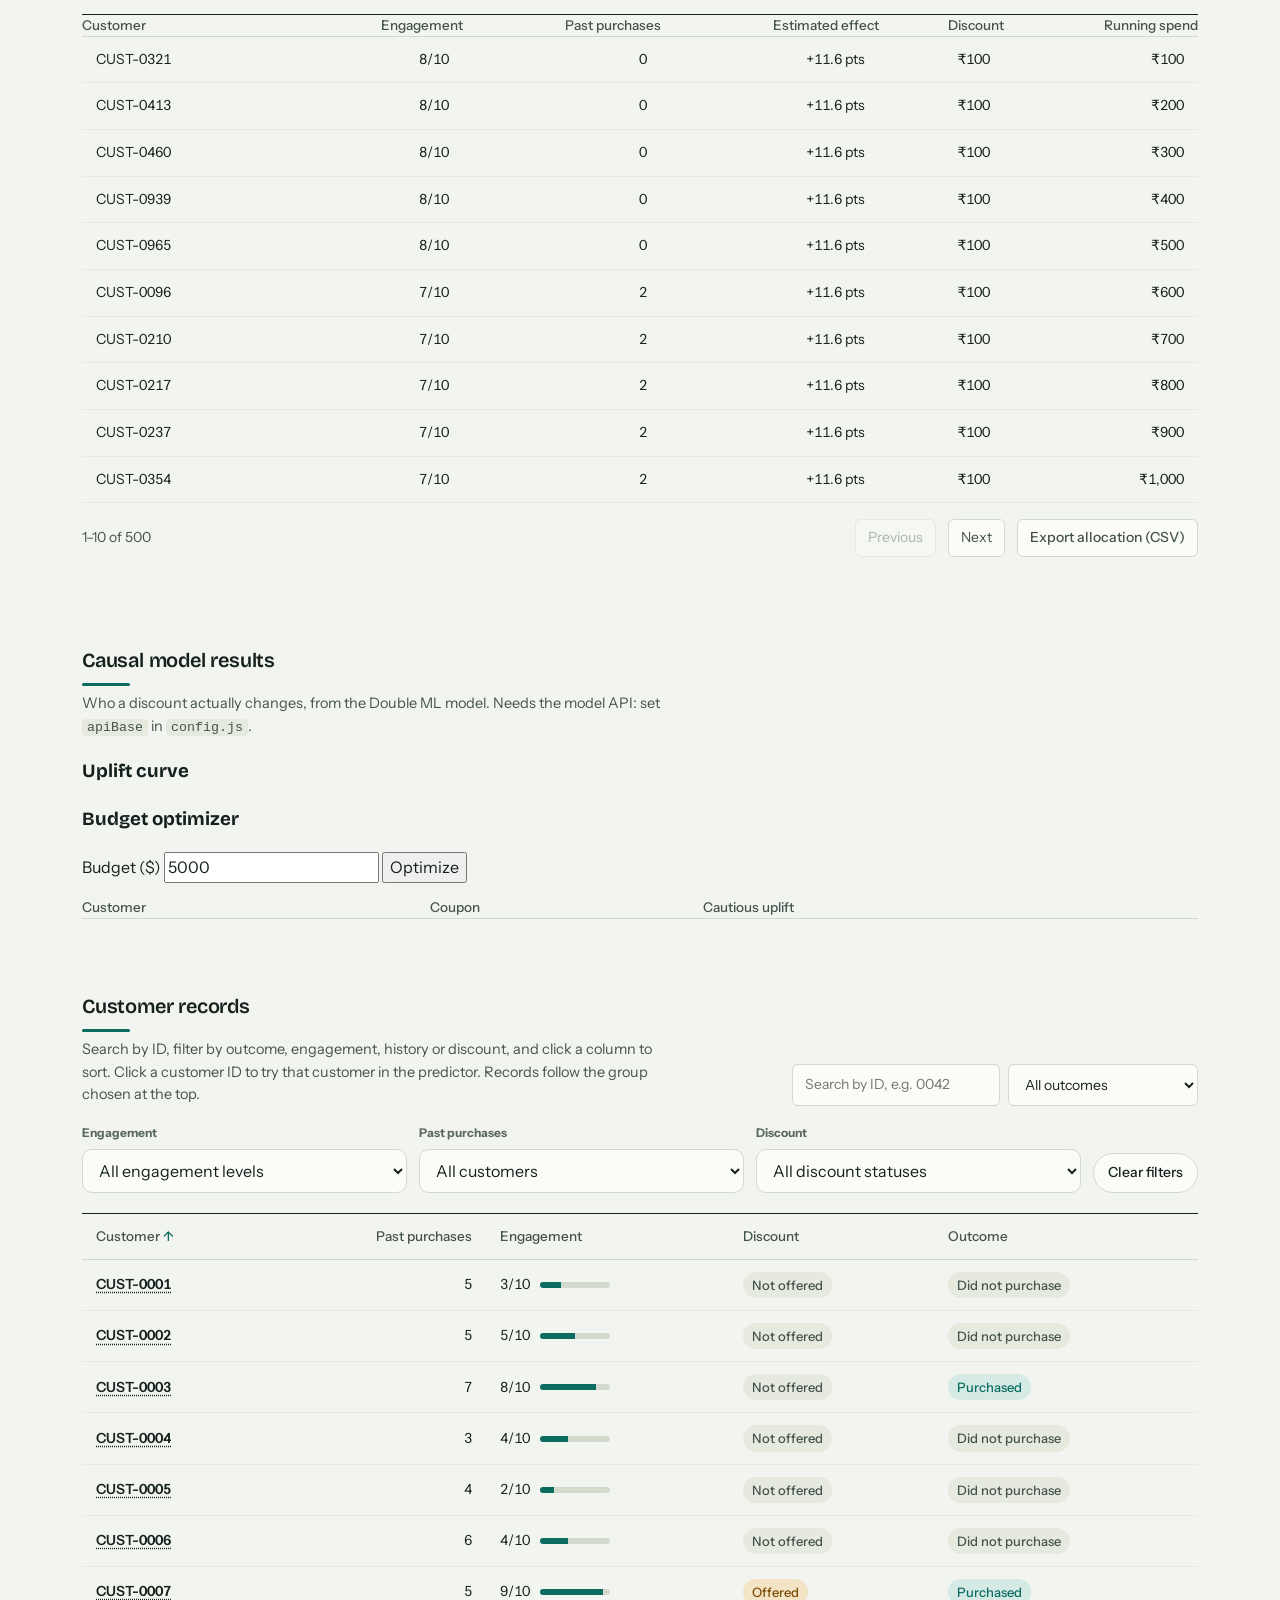
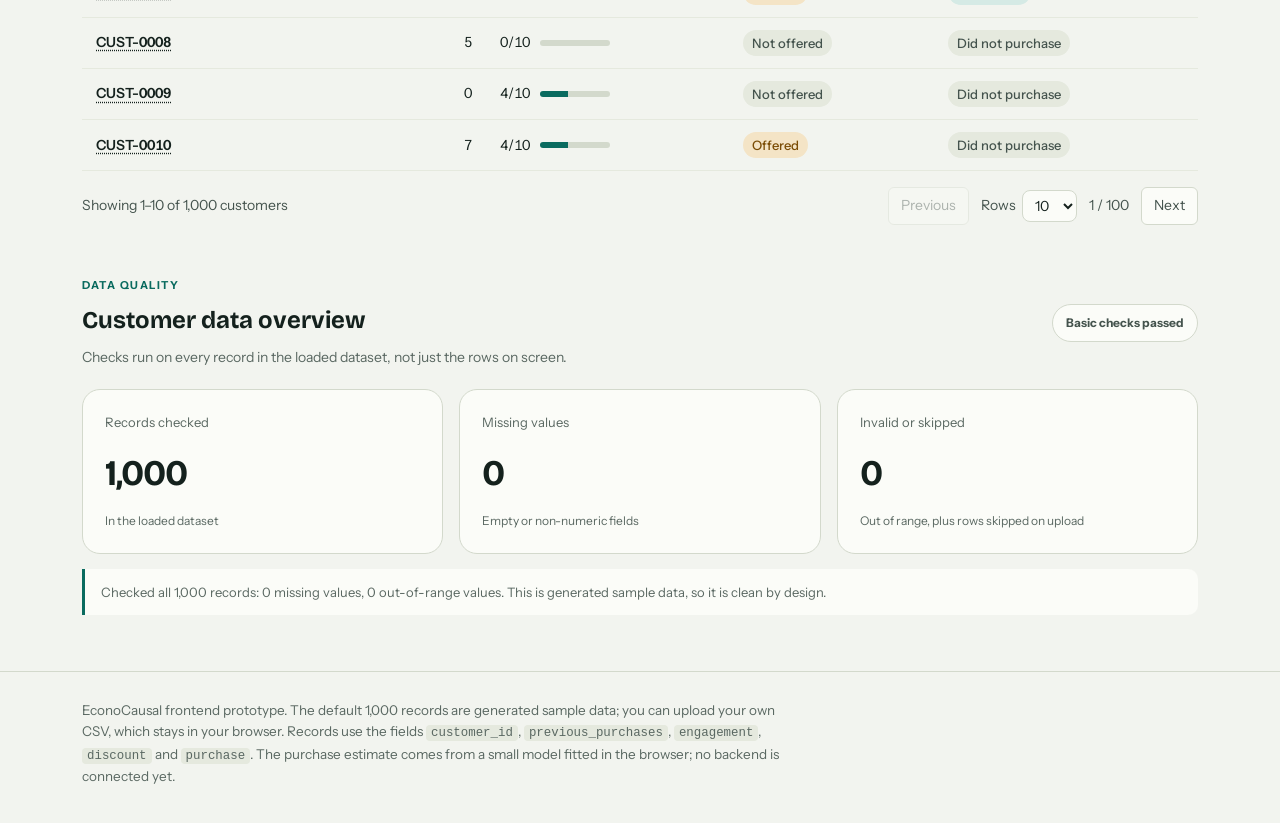
==== commit 78f9b265: "Add causal model results section to index.html" ====
--- a/frontend/index.html
+++ b/frontend/index.html
@@ -241,6 +241,30 @@
     </div>
   </section>
 
+  <section class="wrap predict" id="causal" aria-labelledby="causal-title">
+    <div class="sec-head">
+      <h2 id="causal-title">Causal model results</h2>
+      <p>Who a discount actually changes, from the Double ML model. Needs the model API: set <code>apiBase</code> in <code>config.js</code>.</p>
+    </div>
+    <div id="causalDrift"></div>
+    <div class="causal-grid">
+      <div class="causal-card">
+        <h3>Uplift curve</h3>
+        <div id="causalQini"></div>
+        <p class="source" id="causalQiniNote"></p>
+      </div>
+      <div class="causal-card">
+        <h3>Budget optimizer</h3>
+        <div class="causal-row">
+          <label>Budget ($) <input id="causalBudget" type="number" min="1" step="500" value="5000"></label>
+          <button type="button" id="causalGo">Optimize</button>
+        </div>
+        <p id="causalSummary" class="source"></p>
+        <table class="causal-table"><thead><tr><th>Customer</th><th>Coupon</th><th>Cautious uplift</th></tr></thead><tbody id="causalRows"></tbody></table>
+      </div>
+    </div>
+  </section>
+
   <section class="wrap records" id="customers" aria-labelledby="rec-title">
     <div class="rec-head">
       <div class="sec-head">
@@ -370,6 +394,7 @@
 <script src="config.js"></script>
 <script src="script.js"></script>
 <script src="budget.js"></script>
+<script src="model-views.js"></script>
 <script>(function(){var h=document.querySelector(".site-header");if(!h)return;function f(){h.classList.toggle("scrolled",window.scrollY>8)}addEventListener("scroll",f,{passive:true});f()})()</script>
 </body>
-</html>+</html>
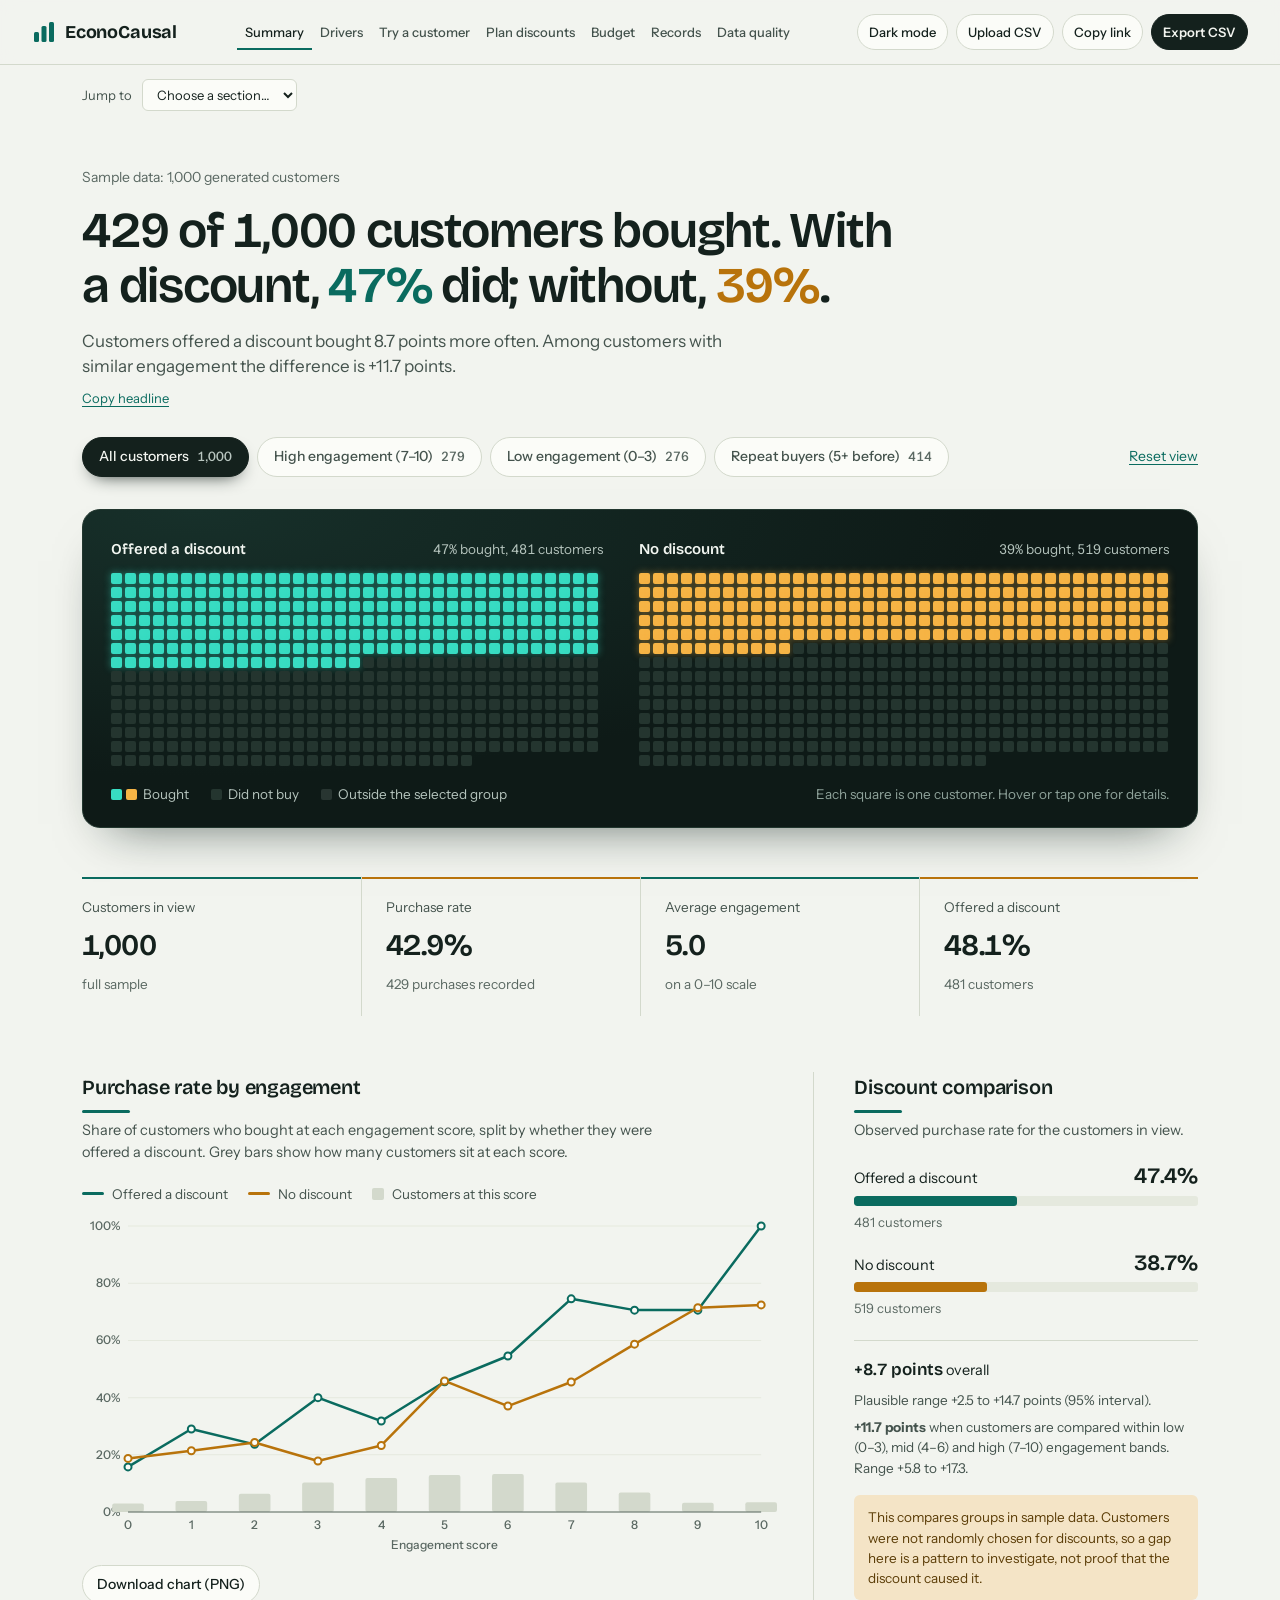
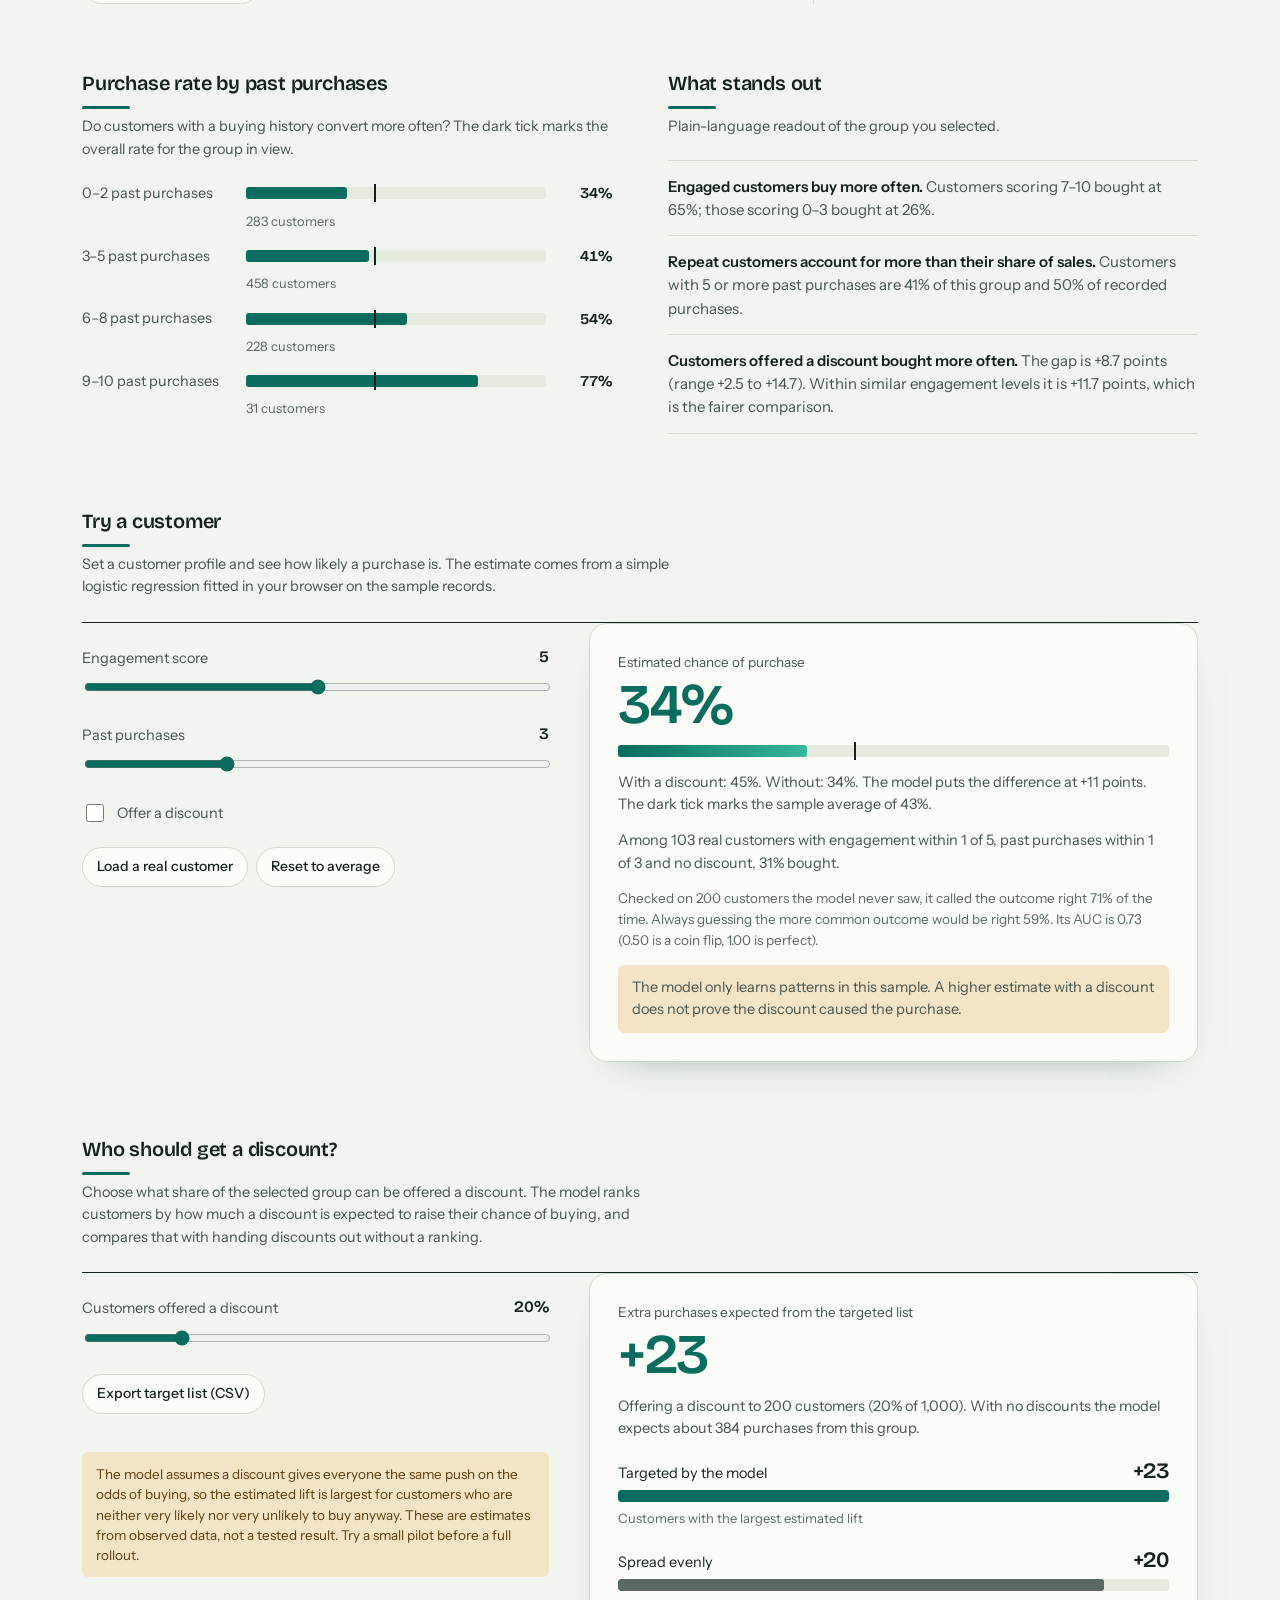
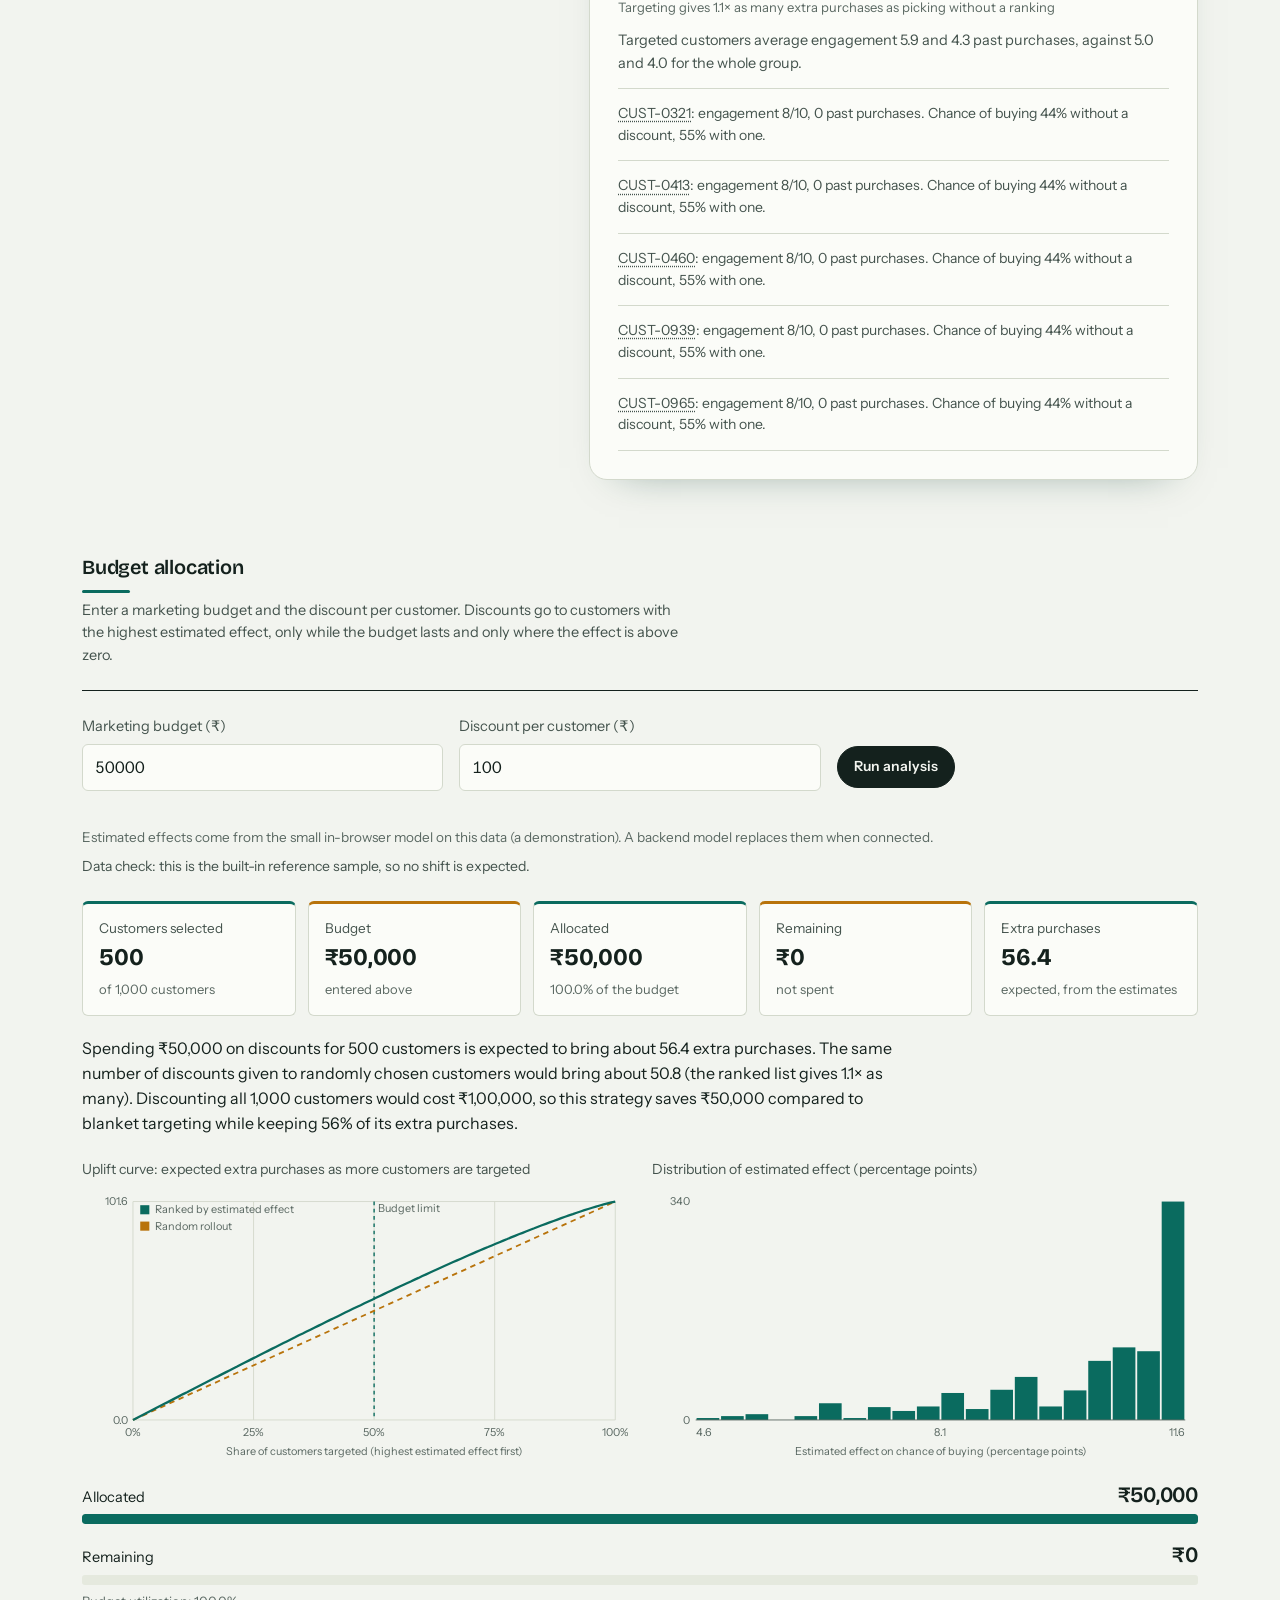
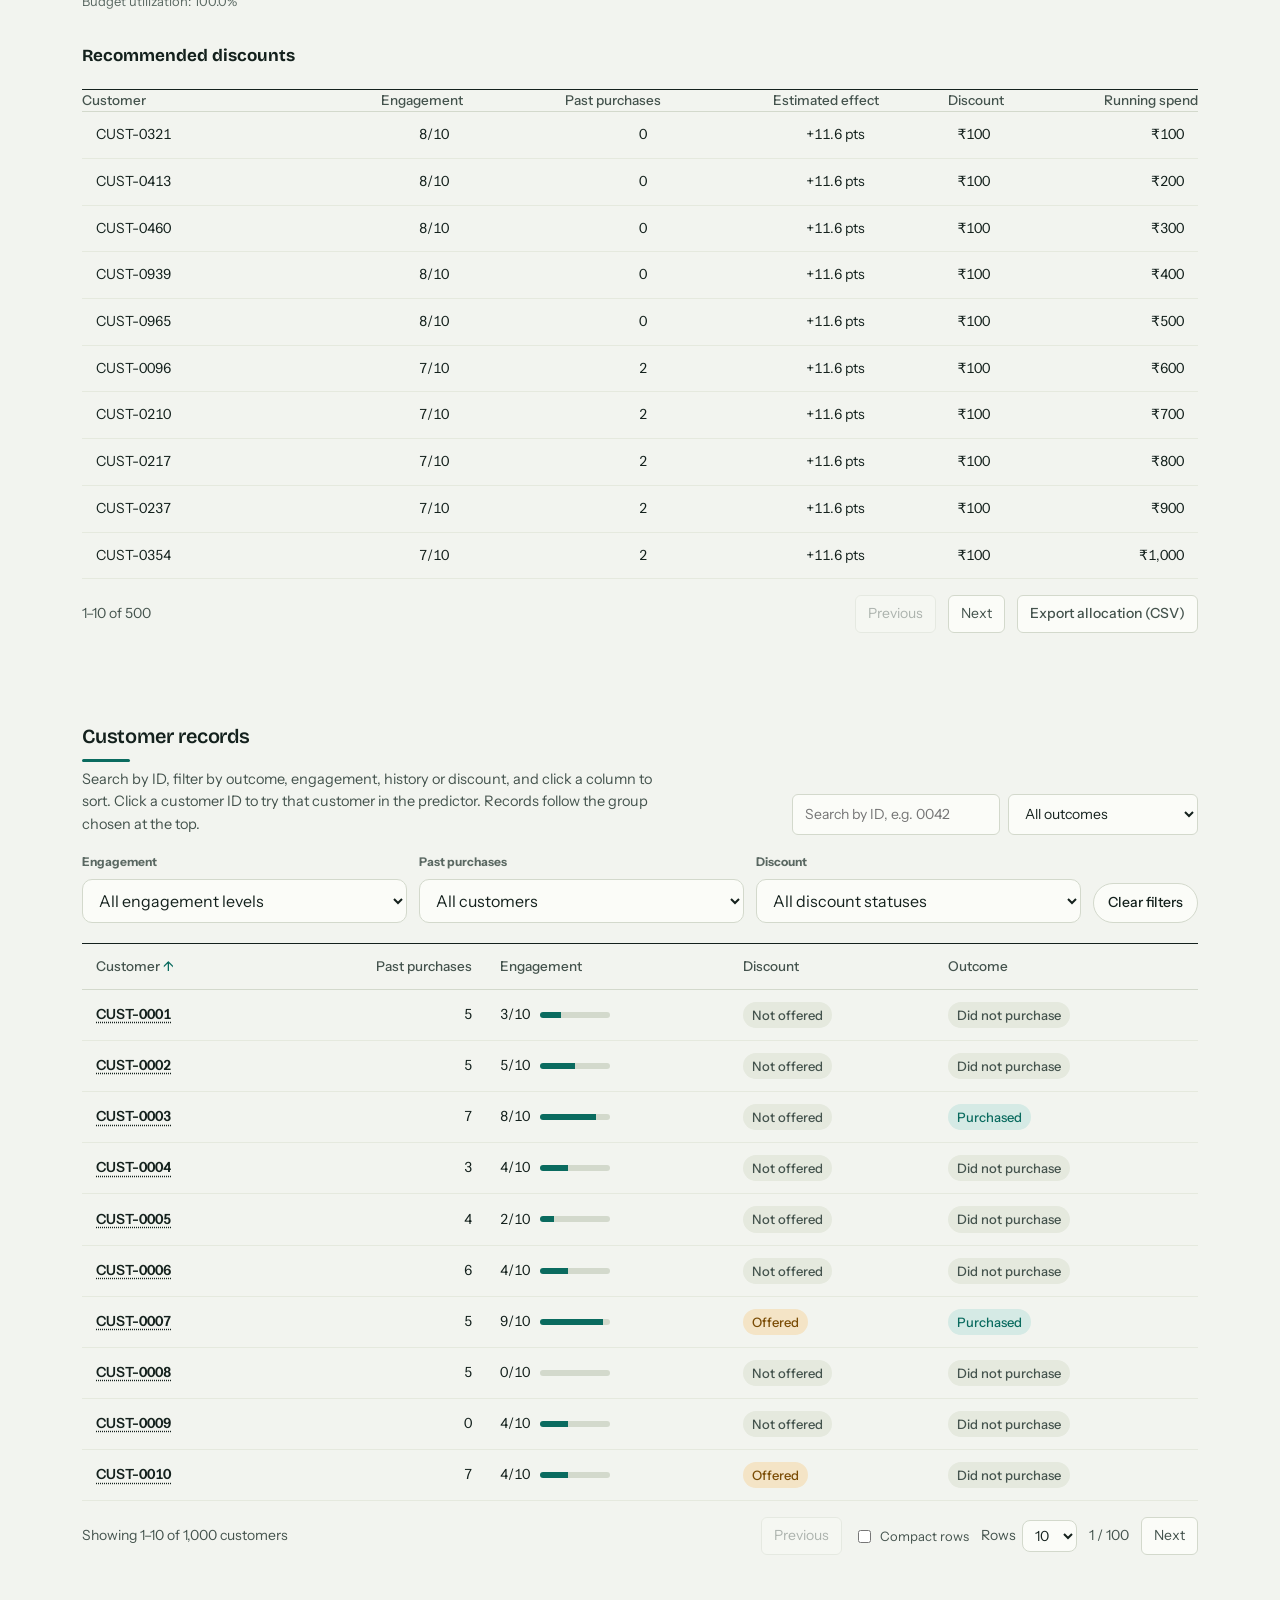
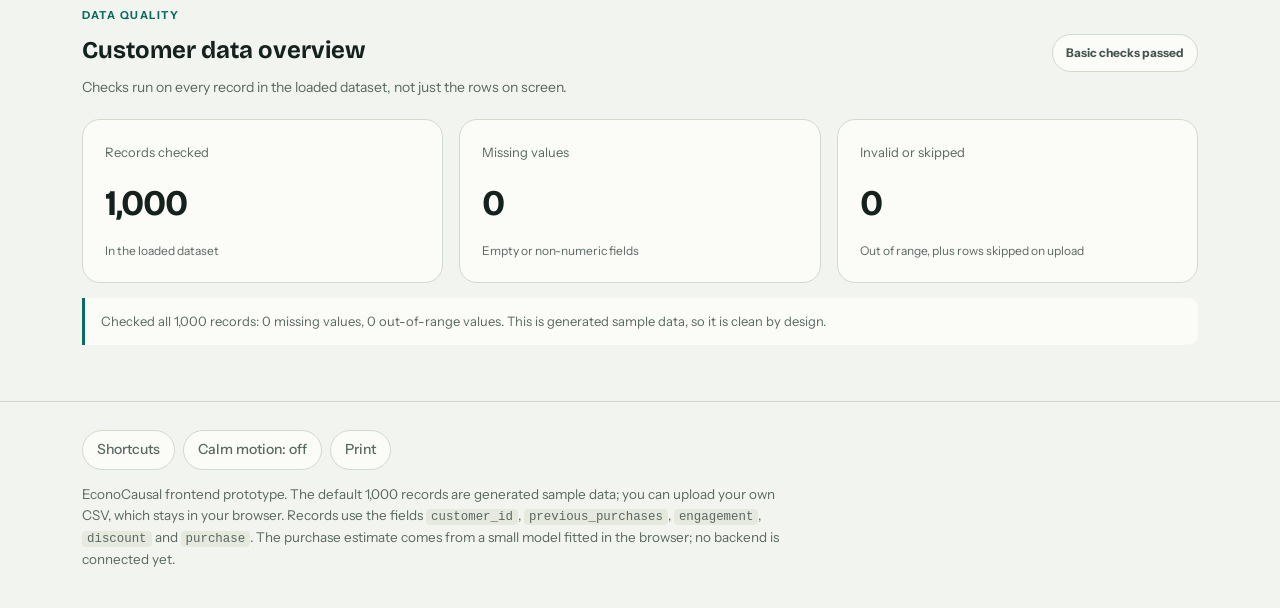
==== commit dad2857f: "Merge Member-3 frontend into main" ====
--- a/frontend/index.html
+++ b/frontend/index.html
@@ -52,11 +52,24 @@
 </header>
 
 <main id="top">
+  <nav class="wrap jump-nav" aria-label="Jump to section">
+    <label for="jumpSel">Jump to</label>
+    <select id="jumpSel">
+      <option value="">Choose a section…</option>
+      <option value="summary">Summary</option>
+      <option value="predict">Try a customer</option>
+      <option value="target">Plan discounts</option>
+      <option value="budget">Budget allocation</option>
+      <option value="customers">Customer records</option>
+      <option value="data-quality">Data quality</option>
+    </select>
+  </nav>
   <section class="wrap hero" id="summary" aria-labelledby="headline">
     <p class="source"><span id="sourceText">Sample data: 1,000 generated customers</span> <button type="button" class="link" id="useSample" hidden>Back to sample data</button></p>
     <p class="api-status" id="apiStatus" role="status" hidden></p>
     <h1 id="headline" class="headline" aria-live="polite">Loading customer sample…</h1>
     <p class="subline" id="subline"></p>
+    <button type="button" class="link" id="copyHeadline" title="Copy the headline above as text">Copy headline</button>
 
     <div class="segments" role="group" aria-label="Customer group">
       <button type="button" class="seg is-on" data-seg="all" aria-pressed="true">All customers <span class="seg-n"></span></button>
@@ -237,30 +250,6 @@
           <button type="button" id="bNext">Next</button>
           <button type="button" class="btn-ghost" id="bExport">Export allocation (CSV)</button>
         </div>
-      </div>
-    </div>
-  </section>
-
-  <section class="wrap predict" id="causal" aria-labelledby="causal-title">
-    <div class="sec-head">
-      <h2 id="causal-title">Causal model results</h2>
-      <p>Who a discount actually changes, from the Double ML model. Needs the model API: set <code>apiBase</code> in <code>config.js</code>.</p>
-    </div>
-    <div id="causalDrift"></div>
-    <div class="causal-grid">
-      <div class="causal-card">
-        <h3>Uplift curve</h3>
-        <div id="causalQini"></div>
-        <p class="source" id="causalQiniNote"></p>
-      </div>
-      <div class="causal-card">
-        <h3>Budget optimizer</h3>
-        <div class="causal-row">
-          <label>Budget ($) <input id="causalBudget" type="number" min="1" step="500" value="5000"></label>
-          <button type="button" id="causalGo">Optimize</button>
-        </div>
-        <p id="causalSummary" class="source"></p>
-        <table class="causal-table"><thead><tr><th>Customer</th><th>Coupon</th><th>Cautious uplift</th></tr></thead><tbody id="causalRows"></tbody></table>
       </div>
     </div>
   </section>
@@ -325,6 +314,10 @@
       <span id="summaryText" aria-live="polite"></span>
       <div class="pager-ctl">
         <button type="button" id="prev">Previous</button>
+        <label class="compact-toggle">
+          <input type="checkbox" id="compactRows">
+          <span>Compact rows</span>
+        </label>
         <label class="page-size">Rows
           <select id="pageSize" aria-label="Rows per page">
             <option value="10">10</option>
@@ -371,6 +364,11 @@
 
 <footer class="site-footer">
   <div class="wrap">
+    <div class="footer-tools">
+      <button class="btn-ghost" id="keysBtn" type="button" aria-haspopup="dialog" title="Keyboard shortcuts (?)" aria-label="Keyboard shortcuts">Shortcuts</button>
+      <button class="btn-ghost" id="calmBtn" type="button" aria-pressed="false" title="Turn page animations off or on">Calm motion: off</button>
+      <button class="btn-ghost" id="printBtn" type="button" title="Print this page or save it as PDF" aria-label="Print this page">Print</button>
+    </div>
     <p>EconoCausal frontend prototype. The default 1,000 records are generated sample data; you can upload your own CSV, which stays in your browser. Records use the fields <code>customer_id</code>, <code>previous_purchases</code>, <code>engagement</code>, <code>discount</code> and <code>purchase</code>. The purchase estimate comes from a small model fitted in the browser; no backend is connected yet.</p>
   </div>
 </footer>
@@ -390,11 +388,36 @@
   </div>
 </dialog>
 <noscript><p class="noscript">This dashboard needs JavaScript to draw its charts and table.</p></noscript>
+<button type="button" id="toTop" class="to-top" aria-label="Back to top" title="Back to top" hidden>
+  <svg viewBox="0 0 24 24" width="20" height="20" aria-hidden="true" fill="none" stroke="currentColor" stroke-width="2.4" stroke-linecap="round" stroke-linejoin="round">
+    <path d="M12 19V5"/>
+    <path d="M5 12l7-7 7 7"/>
+  </svg>
+</button>
+<dialog id="keysDlg" aria-labelledby="kTitle">
+  <div class="dlg">
+    <h2 id="kTitle">Keyboard shortcuts</h2>
+    <ul class="k-list">
+      <li><kbd>?</kbd><span>Open this list</span></li>
+      <li><kbd>/</kbd><span>Jump to the customer search box</span></li>
+      <li><kbd>Esc</kbd><span>Close this window</span></li>
+      <li><kbd>←</kbd><kbd>→</kbd><span>Move along the engagement chart (when it is focused)</span></li>
+    </ul>
+    <div class="dlg-actions">
+      <button type="button" class="btn" id="kClose">Close</button>
+    </div>
+  </div>
+</dialog>
+<div id="netBadge" class="net-badge" role="status" aria-live="polite" hidden></div>
+<div id="resumeBar" class="resume-bar" role="region" aria-label="Resume reading" hidden>
+  <span>Continue where you left off?</span>
+  <button type="button" id="resumeGo" class="resume-go">Resume</button>
+  <button type="button" id="resumeNo" class="resume-no" aria-label="Dismiss">Dismiss</button>
+</div>
 <div id="toast" role="status" aria-live="polite"></div>
 <script src="config.js"></script>
 <script src="script.js"></script>
 <script src="budget.js"></script>
-<script src="model-views.js"></script>
 <script>(function(){var h=document.querySelector(".site-header");if(!h)return;function f(){h.classList.toggle("scrolled",window.scrollY>8)}addEventListener("scroll",f,{passive:true});f()})()</script>
 </body>
 </html>
--- a/frontend/style.css
+++ b/frontend/style.css
@@ -746,3 +746,164 @@
 .b-h3 { margin: 32px 0 0; font-size: 17px; }
 #bResults .num { text-align: right; font-variant-numeric: tabular-nums; }
 #bResults .b-empty { text-align: center; color: var(--ink-3); padding: 24px 0; }
+
+/* ===== DAY 1: Back-to-top button ===== */
+.to-top {
+  position: fixed;
+  right: 18px;
+  bottom: calc(18px + env(safe-area-inset-bottom, 0px));
+  z-index: 60;
+  display: inline-flex;
+  align-items: center;
+  justify-content: center;
+  width: 44px;
+  height: 44px;
+  padding: 0;
+  border: 0;
+  border-radius: 50%;
+  background: var(--teal);
+  color: #fff;
+  cursor: pointer;
+  box-shadow: 0 8px 20px -8px rgba(0, 0, 0, .45);
+  opacity: 0;
+  transform: translateY(12px);
+  transition: opacity .2s ease, transform .2s ease, filter .15s ease;
+}
+.to-top[hidden] { display: none; }
+.to-top.show { opacity: 1; transform: none; }
+.to-top:hover { filter: brightness(1.12); }
+.to-top:active { transform: scale(.94); }
+.to-top:focus-visible { outline: 2px solid var(--ink); outline-offset: 3px; }
+@media (prefers-reduced-motion: reduce) { .to-top { transition: none; } }
+
+/* ===== DAY 2: Keyboard shortcuts dialog ===== */
+.k-list { list-style: none; margin: 8px 0 0; padding: 0; display: grid; gap: 10px; }
+.k-list li { display: flex; align-items: center; gap: 8px; font-size: 15px; color: var(--ink-2); }
+.k-list li span { margin-left: 6px; }
+kbd {
+  display: inline-block;
+  min-width: 26px;
+  padding: 3px 8px;
+  border: 1px solid var(--rule);
+  border-bottom-width: 2px;
+  border-radius: 6px;
+  background: var(--paper);
+  color: var(--ink);
+  font-family: inherit;
+  font-size: 13px;
+  font-weight: 600;
+  line-height: 1.2;
+  text-align: center;
+}
+#search.flash { outline: 2px solid var(--teal); outline-offset: 2px; }
+
+/* ===== DAY 3: Compact table rows ===== */
+.compact-toggle {
+  display: inline-flex;
+  align-items: center;
+  gap: 6px;
+  font-size: 13px;
+  color: var(--ink-2);
+  cursor: pointer;
+  user-select: none;
+}
+.compact-toggle input { accent-color: var(--teal); cursor: pointer; }
+.compact-toggle:focus-within { outline: 2px solid var(--teal); outline-offset: 3px; border-radius: 4px; }
+.table-scroll.is-compact td { padding: 5px 12px; font-size: 13px; }
+.table-scroll.is-compact th button { padding-top: 6px; padding-bottom: 6px; }
+
+/* ===== DAY 4: Calm motion mode ===== */
+html.calm,
+html.calm * ,
+html.calm *::before,
+html.calm *::after {
+  animation: none !important;
+  transition: none !important;
+  scroll-behavior: auto !important;
+}
+#calmBtn[aria-pressed="true"] { background: var(--teal); color: #fff; border-color: var(--teal); }
+#calmBtn:focus-visible,
+#printBtn:focus-visible,
+#keysBtn:focus-visible { outline: 2px solid var(--teal); outline-offset: 3px; }
+.footer-tools { display: flex; flex-wrap: wrap; gap: 8px; margin-bottom: 14px; }
+
+/* ===== DAY 6: Copy headline button ===== */
+#copyHeadline { margin: 8px 0 0; padding: 0; font-size: 13px; cursor: pointer; }
+#copyHeadline.copied { color: var(--teal); font-weight: 600; }
+#copyHeadline:focus-visible { outline: 2px solid var(--teal); outline-offset: 3px; border-radius: 4px; }
+
+/* ===== DAY 7: Jump to section menu ===== */
+.jump-nav {
+  display: flex;
+  align-items: center;
+  gap: 10px;
+  padding-top: 14px;
+  font-size: 13px;
+  color: var(--ink-2);
+}
+.jump-nav select {
+  max-width: 100%;
+  padding: 6px 10px;
+  border: 1px solid var(--rule);
+  border-radius: 6px;
+  background: var(--surface);
+  color: var(--ink);
+  font: inherit;
+  cursor: pointer;
+}
+.jump-nav select:focus-visible { outline: 2px solid var(--teal); outline-offset: 2px; }
+
+/* ===== DAY 8: Offline / online badge ===== */
+.net-badge {
+  position: fixed;
+  left: 18px;
+  bottom: calc(18px + env(safe-area-inset-bottom, 0px));
+  z-index: 60;
+  max-width: calc(100vw - 100px);
+  padding: 8px 14px;
+  border-radius: 999px;
+  background: var(--ink);
+  color: var(--paper);
+  font-size: 13px;
+  font-weight: 600;
+  box-shadow: 0 8px 20px -8px rgba(0, 0, 0, .45);
+}
+.net-badge[hidden] { display: none; }
+.net-badge.offline { background: var(--amber); color: #000; }
+.net-badge.online { background: var(--teal); color: #fff; }
+
+/* ===== DAY 9: Resume where you left off ===== */
+.resume-bar {
+  position: fixed;
+  left: 50%;
+  top: calc(12px + env(safe-area-inset-top, 0px));
+  transform: translateX(-50%);
+  z-index: 70;
+  display: flex;
+  align-items: center;
+  gap: 10px;
+  max-width: calc(100vw - 24px);
+  padding: 8px 12px;
+  border: 1px solid var(--rule);
+  border-radius: 999px;
+  background: var(--surface);
+  color: var(--ink);
+  font-size: 13px;
+  box-shadow: 0 8px 24px -10px rgba(0, 0, 0, .5);
+}
+.resume-bar[hidden] { display: none; }
+.resume-bar button { padding: 5px 12px; border: 0; border-radius: 999px; font: inherit; font-weight: 600; cursor: pointer; }
+.resume-go { background: var(--teal); color: #fff; }
+.resume-no { background: transparent; color: var(--ink-2); }
+.resume-bar button:focus-visible { outline: 2px solid var(--ink); outline-offset: 2px; }
+
+/* ===== DAY 5: Print layout for the new controls ===== */
+@media print {
+  #printBtn, #calmBtn, #keysBtn, .footer-tools, .to-top, .net-badge, .resume-bar,
+  .compact-toggle, .jump-nav, #copyHeadline, #keysDlg {
+    display: none !important;
+  }
+  body { background: #fff !important; color: #000 !important; }
+  .table-scroll { overflow: visible !important; }
+  tr, svg, .b-card { break-inside: avoid; }
+}
